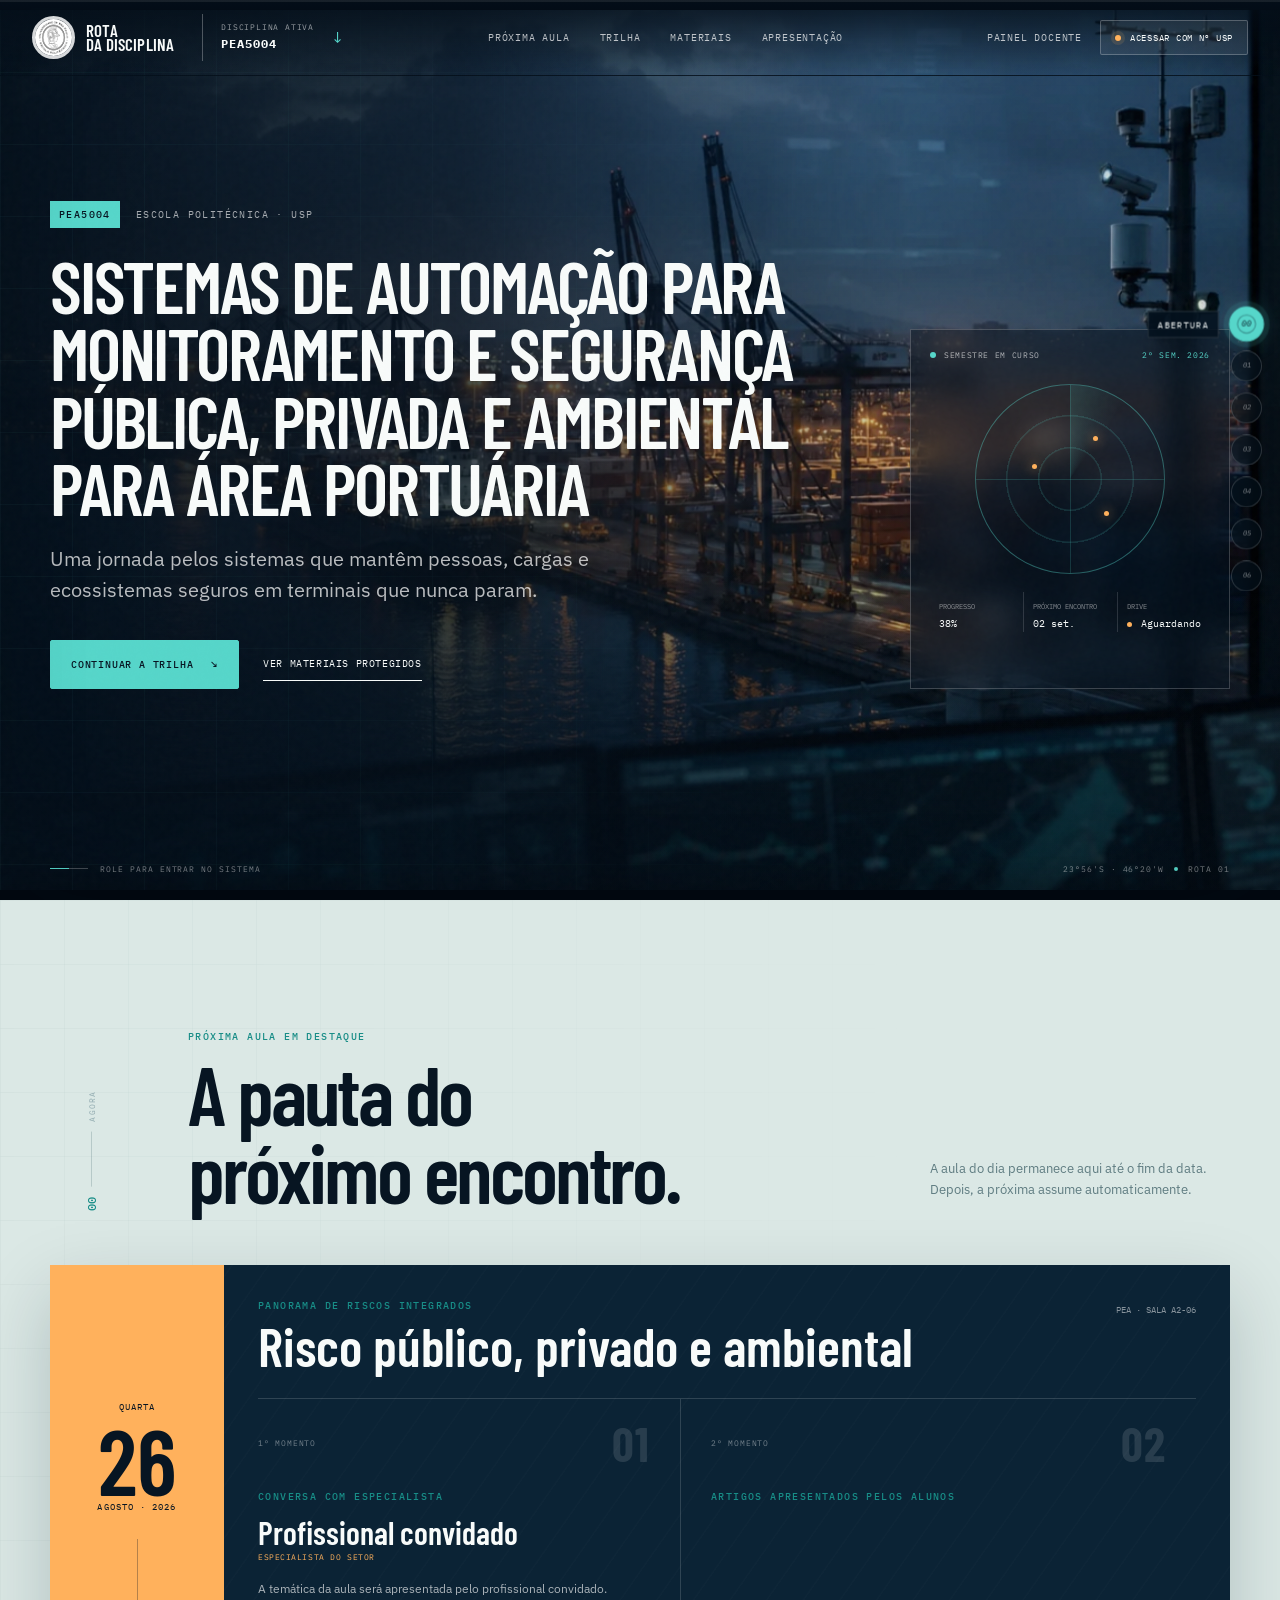
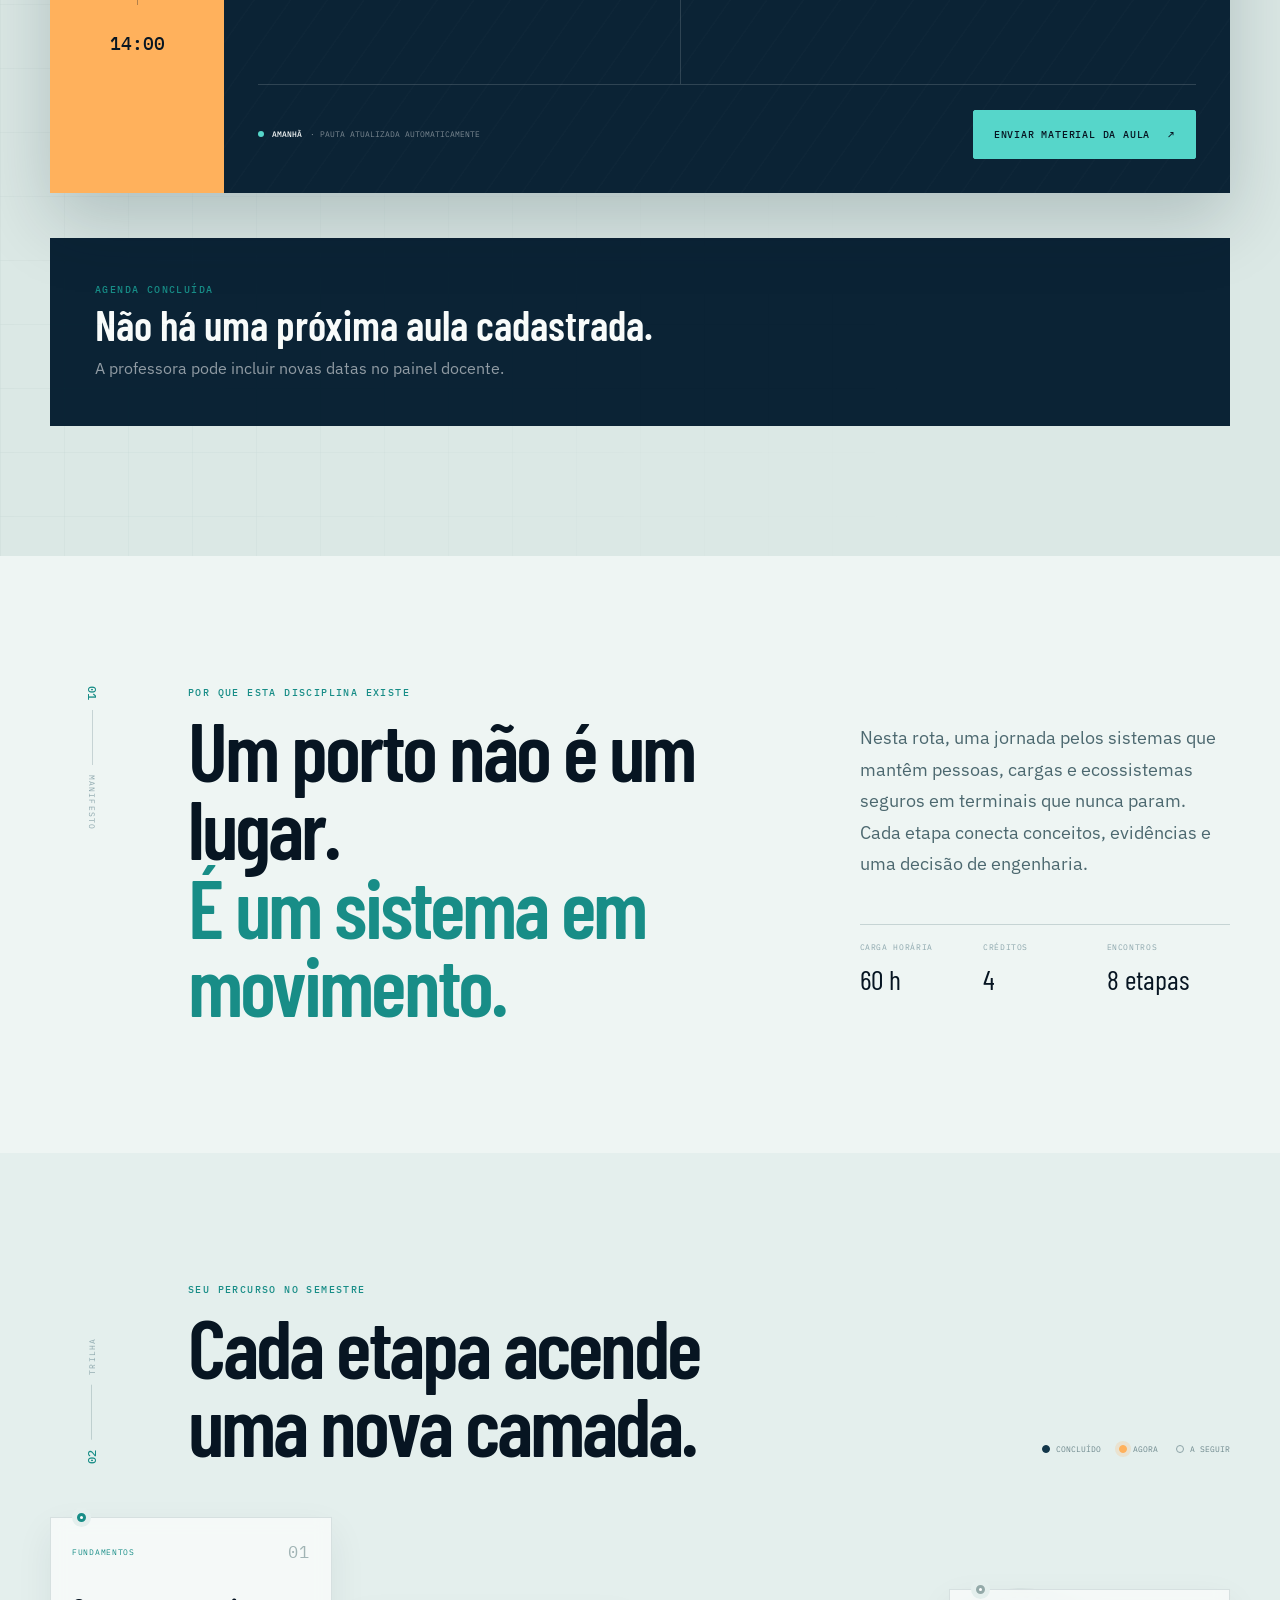
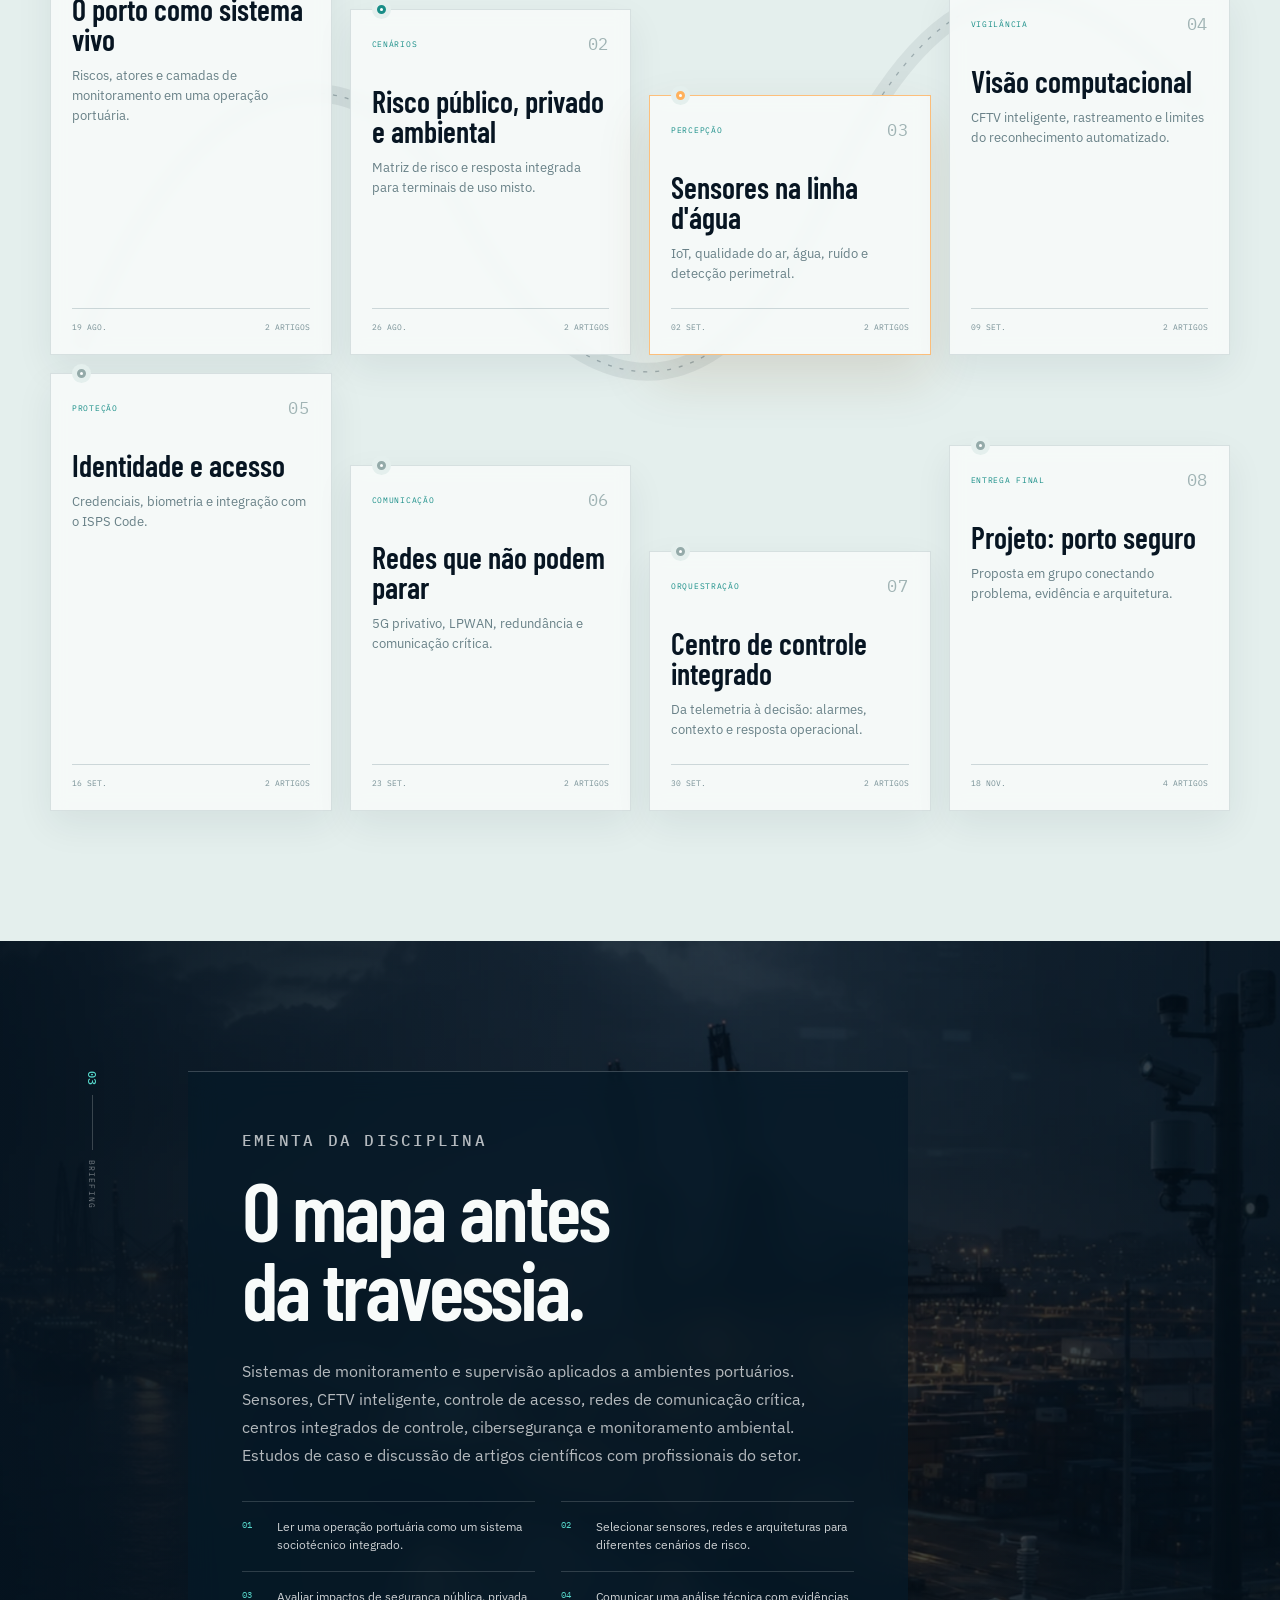
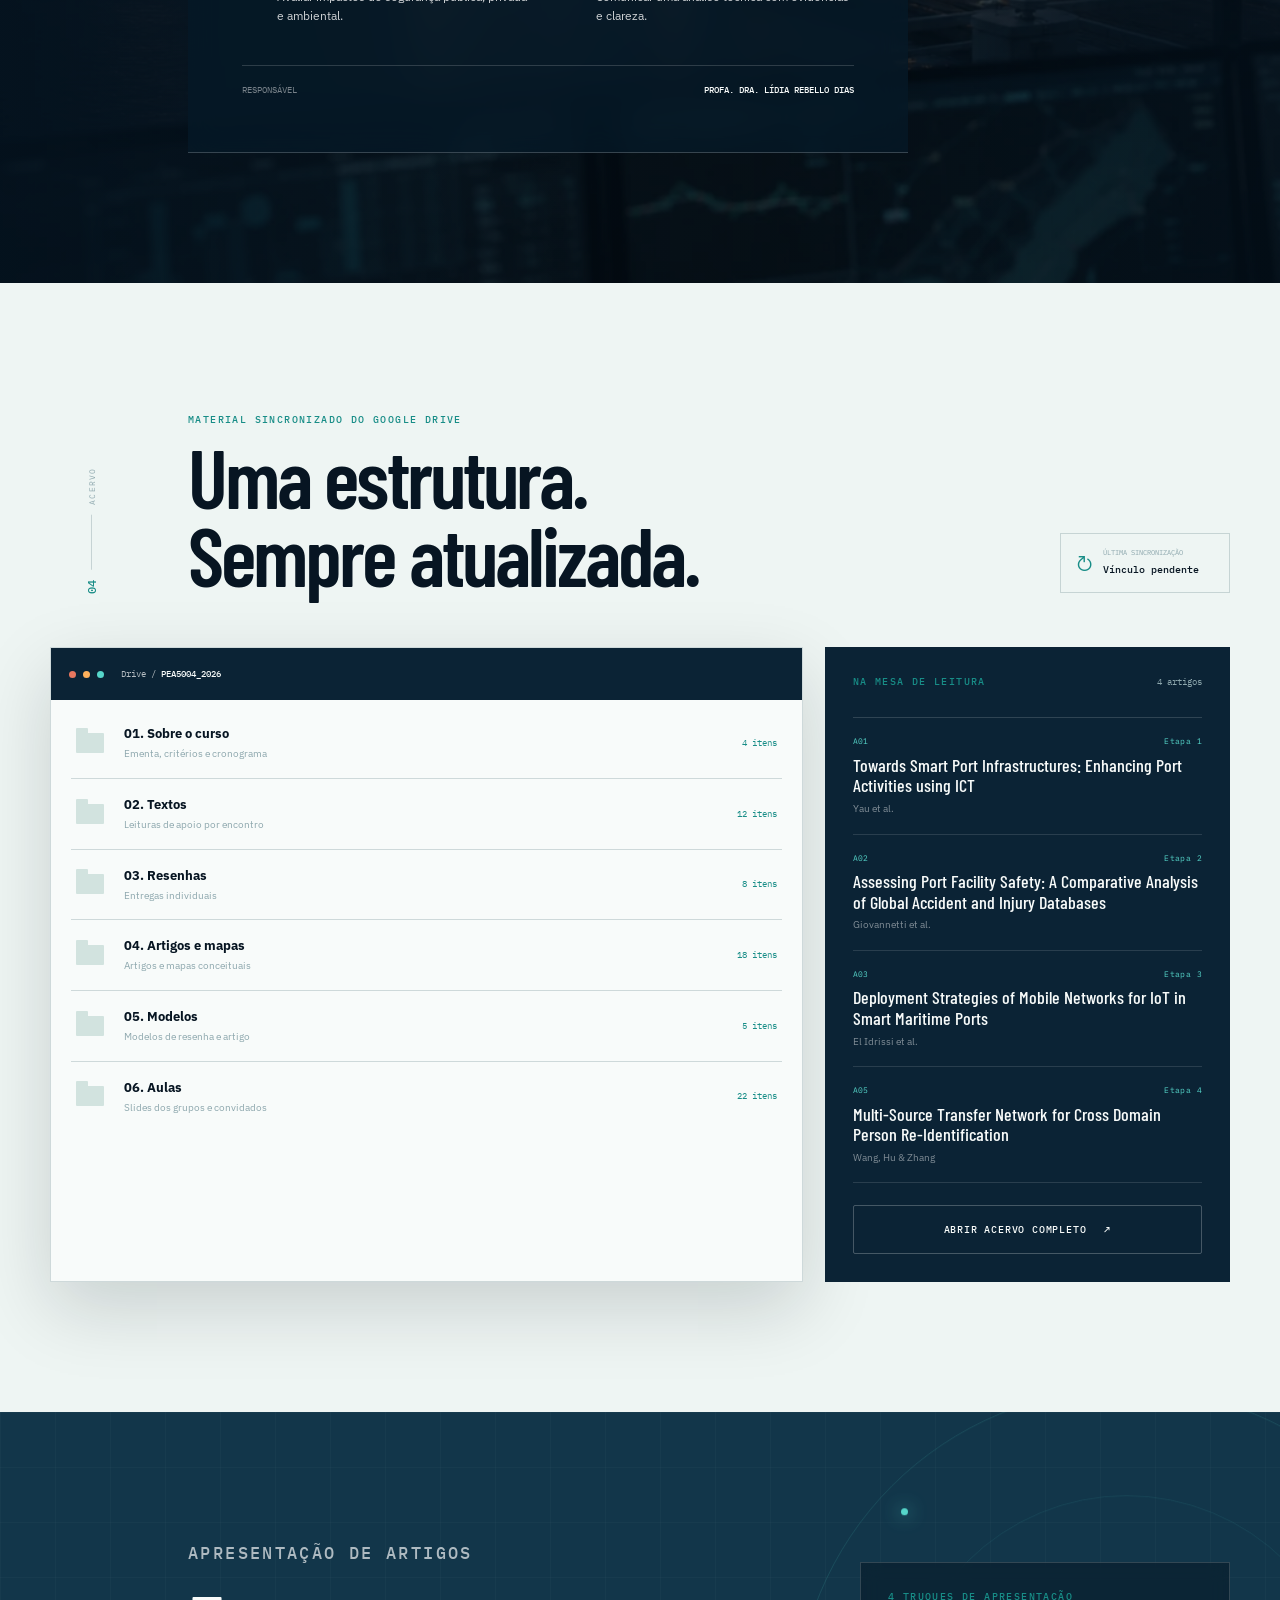
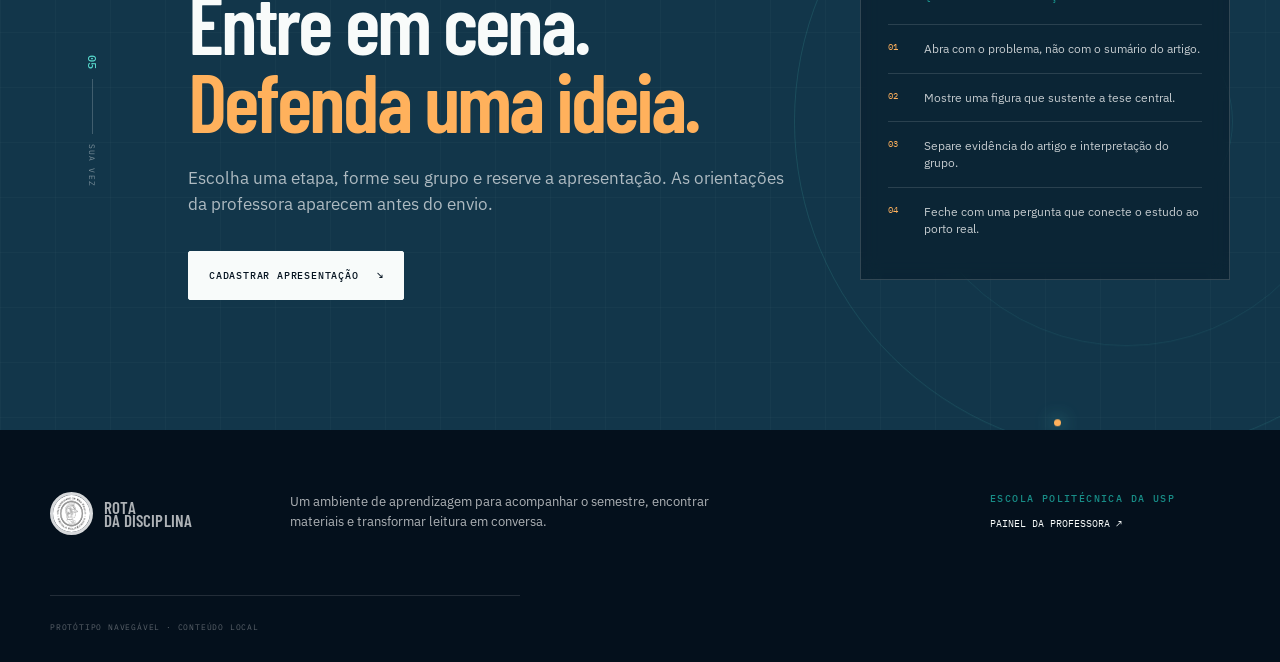
==== index.html @ afad5a91 "feat: restaura narrativa cinematografica por scroll" ====
<!doctype html>
<html lang="pt-BR">
<head>
  <meta charset="utf-8">
  <meta name="viewport" content="width=device-width, initial-scale=1">
  <meta name="theme-color" content="#071522">
  <meta name="description" content="Rota da Disciplina — ambiente imersivo de aprendizagem para disciplinas PEA/USP.">
  <title>Rota da Disciplina · PEA/USP</title>
  <link rel="icon" href="assets/epusp-logo.webp" type="image/webp">
  <link rel="preconnect" href="https://fonts.googleapis.com">
  <link rel="preconnect" href="https://fonts.gstatic.com" crossorigin>
  <link href="https://fonts.googleapis.com/css2?family=Barlow+Condensed:wght@500;600;700&family=IBM+Plex+Mono:wght@400;500&family=IBM+Plex+Sans:wght@400;500;600&display=swap" rel="stylesheet">
  <link rel="stylesheet" href="styles.css">
</head>
<body class="student-page">
  <a class="skip-link" href="#conteudo">Pular para o conteúdo</a>
  <div class="page-noise" aria-hidden="true"></div>
  <div class="scroll-progress" aria-hidden="true"><span id="scrollProgress"></span></div>
  <div class="cinematic-frame" aria-hidden="true">
    <span class="cinematic-bar cinematic-bar--top"></span>
    <span class="cinematic-bar cinematic-bar--bottom"></span>
    <span class="cinematic-vignette"></span>
    <span class="cinematic-scanline"></span>
  </div>

  <nav class="cinematic-chapters" id="cinematicChapters" aria-label="Capítulos da experiência">
    <a href="#top" data-cinematic-link="top"><i>00</i><span>Abertura</span></a>
    <a href="#proxima-aula" data-cinematic-link="proxima-aula"><i>01</i><span>Próxima aula</span></a>
    <a href="#manifesto" data-cinematic-link="manifesto"><i>02</i><span>Manifesto</span></a>
    <a href="#trilha" data-cinematic-link="trilha"><i>03</i><span>Trilha</span></a>
    <a href="#ementa" data-cinematic-link="ementa"><i>04</i><span>Ementa</span></a>
    <a href="#materiais" data-cinematic-link="materiais"><i>05</i><span>Materiais</span></a>
    <a href="#apresentacao" data-cinematic-link="apresentacao"><i>06</i><span>Sua cena</span></a>
  </nav>

  <header class="site-header" id="siteHeader">
    <a class="wordmark" href="#top" aria-label="Rota da Disciplina, início">
      <img class="epusp-seal" src="assets/epusp-logo.webp" alt="" width="44" height="44">
      <span>Rota<br>da disciplina</span>
    </a>
    <button class="course-trigger" id="courseTrigger" aria-expanded="false" aria-controls="courseSwitcher">
      <span><small>Disciplina ativa</small><strong id="headerCourseCode">PEA5004</strong></span>
      <span class="trigger-arrow" aria-hidden="true">↓</span>
    </button>
    <nav class="header-nav" aria-label="Navegação principal">
      <a href="#proxima-aula">Próxima aula</a>
      <a href="#trilha">Trilha</a>
      <a href="#materiais">Materiais</a>
      <a href="#apresentacao">Apresentação</a>
    </nav>
    <div class="header-actions">
      <a class="icon-link" href="admin.html" aria-label="Abrir painel da professora">Painel docente</a>
      <button class="access-button" id="accessButton"><span class="status-led" aria-hidden="true"></span><span id="accessLabel">Acessar com Nº USP</span></button>
    </div>
  </header>

  <aside class="course-switcher" id="courseSwitcher" aria-label="Escolher disciplina" hidden>
    <div class="switcher-head">
      <div>
        <span class="eyebrow">Disciplinas da professora</span>
        <h2>Escolha uma rota</h2>
      </div>
      <button class="close-button" id="closeSwitcher" aria-label="Fechar seletor">×</button>
    </div>
    <div class="switcher-grid" id="switcherGrid"></div>
  </aside>
  <div class="switcher-scrim" id="switcherScrim" hidden></div>

  <main id="conteudo">
    <section class="cinematic-hero cine-scene" id="top" data-cinematic-scene="top" aria-labelledby="heroTitle">
      <div class="hero-media" id="heroMedia" aria-hidden="true"></div>
      <div class="hero-shade" aria-hidden="true"></div>
      <div class="chart-grid" aria-hidden="true"></div>
      <div class="hero-content shell">
        <div class="hero-copy reveal">
          <div class="hero-kicker">
            <span id="heroCode">PEA5004</span>
            <span>Escola Politécnica · USP</span>
          </div>
          <h1 id="heroTitle">Sistemas de Automação para Monitoramento e Segurança</h1>
          <p id="heroDescription">Uma jornada pelos sistemas que mantêm pessoas, cargas e ecossistemas seguros em terminais que nunca param.</p>
          <div class="hero-actions">
            <a class="primary-button" href="#trilha">Continuar a trilha <span aria-hidden="true">↘</span></a>
            <button class="text-button" id="openAccessFromHero">Ver materiais protegidos</button>
          </div>
        </div>

        <aside class="signal-panel reveal" aria-label="Estado da disciplina">
          <div class="signal-head">
            <span class="live-dot" aria-hidden="true"></span>
            <span>Semestre em curso</span>
            <span id="heroSemester">2º sem. 2026</span>
          </div>
          <div class="signal-radar" aria-hidden="true">
            <span class="radar-sweep"></span>
            <i class="ping p1"></i><i class="ping p2"></i><i class="ping p3"></i>
          </div>
          <dl>
            <div><dt>Progresso</dt><dd id="heroProgress">38%</dd></div>
            <div><dt>Próximo encontro</dt><dd id="nextClass">02 set.</dd></div>
            <div><dt>Drive</dt><dd><span class="inline-ok" id="heroDriveDot"></span> <span id="heroDriveStatus">Sincronizado</span></dd></div>
          </dl>
        </aside>
      </div>
      <div class="hero-foot shell">
        <div class="scroll-cue"><span aria-hidden="true"></span>Role para entrar no sistema</div>
        <div class="coordinates">23°56'S · 46°20'W <i></i> ROTA 01</div>
      </div>
    </section>

    <section class="next-class-section section-pad cine-scene" id="proxima-aula" data-cinematic-scene="proxima-aula" aria-labelledby="nextClassTitle">
      <div class="shell">
        <header class="next-class-heading reveal">
          <div class="section-index"><span>00</span><i></i><small>Agora</small></div>
          <div>
            <p class="eyebrow">Próxima aula em destaque</p>
            <h2 id="nextClassTitle">A pauta do<br>próximo encontro.</h2>
          </div>
          <p class="next-class-rule">A aula do dia permanece aqui até o fim da data. Depois, a próxima assume automaticamente.</p>
        </header>

        <article class="class-call-sheet reveal" id="nextClassCard">
          <aside class="class-date-block">
            <span id="nextClassWeekday">Quarta</span>
            <strong id="nextClassDay">26</strong>
            <span id="nextClassMonth">Agosto · 2026</span>
            <i aria-hidden="true"></i>
            <small id="nextClassTime">14:00</small>
          </aside>
          <div class="class-call-main">
            <div class="call-title">
              <div><span class="eyebrow" id="nextClassTheme">Panorama de riscos integrados</span><h3 id="nextClassName">Risco público, privado e ambiental</h3></div>
              <p id="nextClassLocation">PEA · Sala A2-06</p>
            </div>
            <div class="two-act-grid">
              <section class="class-act specialist-act" aria-labelledby="specialistActTitle">
                <div class="act-number"><span>1º momento</span><strong>01</strong></div>
                <p class="eyebrow" id="specialistActTitle">Conversa com especialista</p>
                <h4 id="specialistName">Profissional convidado</h4>
                <p class="act-role" id="specialistRole">Especialista do setor</p>
                <p id="specialistTopic">A temática da aula será apresentada pelo profissional convidado.</p>
              </section>
              <section class="class-act student-act" aria-labelledby="studentActTitle">
                <div class="act-number"><span>2º momento</span><strong>02</strong></div>
                <p class="eyebrow" id="studentActTitle">Artigos apresentados pelos alunos</p>
                <div class="next-article-list" id="nextArticleList"></div>
              </section>
            </div>
            <footer class="call-actions">
              <p><span class="live-dot" aria-hidden="true"></span><strong id="classCountdown">Amanhã</strong> · pauta atualizada automaticamente</p>
              <button class="primary-button protected-action" data-action="upload">Enviar material da aula <span aria-hidden="true">↗</span></button>
            </footer>
          </div>
        </article>
        <div class="next-class-empty" id="nextClassEmpty" hidden>
          <span class="eyebrow">Agenda concluída</span>
          <h3>Não há uma próxima aula cadastrada.</h3>
          <p>A professora pode incluir novas datas no painel docente.</p>
        </div>
      </div>
    </section>

    <section class="manifest-section section-pad cine-scene" id="manifesto" data-cinematic-scene="manifesto" aria-labelledby="manifestTitle">
      <div class="shell manifest-layout">
        <div class="section-index reveal"><span>01</span><i></i><small>Manifesto</small></div>
        <div class="manifest-copy reveal">
          <p class="eyebrow">Por que esta disciplina existe</p>
          <h2 id="manifestTitle">Um porto não é um lugar.<br><em>É um sistema em movimento.</em></h2>
        </div>
        <div class="manifest-body reveal">
          <p id="courseDescriptionLong">Nesta rota, cada sensor, protocolo e decisão deixa de ser uma peça isolada. Você aprende a ler o conjunto: o risco que aparece, o dado que chega e a resposta que precisa acontecer.</p>
          <dl class="course-facts">
            <div><dt>Carga horária</dt><dd id="factWorkload">60 h</dd></div>
            <div><dt>Créditos</dt><dd id="factCredits">4</dd></div>
            <div><dt>Encontros</dt><dd id="factMeetings">8 etapas</dd></div>
          </dl>
        </div>
      </div>
    </section>

    <section class="course-map section-pad cine-scene" id="trilha" data-cinematic-scene="trilha" aria-labelledby="trailTitle">
      <div class="shell">
        <header class="section-heading reveal">
          <div class="section-index"><span>02</span><i></i><small>Trilha</small></div>
          <div>
            <p class="eyebrow">Seu percurso no semestre</p>
            <h2 id="trailTitle">Cada etapa acende<br>uma nova camada.</h2>
          </div>
          <div class="trail-legend" aria-label="Legenda da trilha">
            <span><i class="done"></i> concluído</span>
            <span><i class="current"></i> agora</span>
            <span><i></i> a seguir</span>
          </div>
        </header>
        <div class="route-canvas">
          <svg class="route-line" viewBox="0 0 1200 520" preserveAspectRatio="none" aria-hidden="true">
            <path class="route-shadow" d="M30 410 C150 110 320 90 420 275 S670 520 790 260 S1030 20 1170 170"/>
            <path class="route-track" d="M30 410 C150 110 320 90 420 275 S670 520 790 260 S1030 20 1170 170"/>
            <path class="route-glow" d="M30 410 C150 110 320 90 420 275 S670 520 790 260 S1030 20 1170 170"/>
          </svg>
          <div class="module-grid" id="moduleGrid"></div>
        </div>
      </div>
    </section>

    <section class="briefing-section section-pad cine-scene" id="ementa" data-cinematic-scene="ementa" aria-labelledby="briefingTitle">
      <div class="briefing-photo" id="briefingPhoto" aria-hidden="true"></div>
      <div class="shell briefing-layout">
        <div class="section-index light reveal"><span>03</span><i></i><small>Briefing</small></div>
        <div class="briefing-panel reveal">
          <p class="eyebrow">Ementa da disciplina</p>
          <h2 id="briefingTitle">O mapa antes<br>da travessia.</h2>
          <p id="syllabusText"></p>
          <div class="objective-list" id="objectiveList"></div>
          <p class="professor-line"><span>Responsável</span><strong id="professorName">Profa. Dra. Lídia Rebello Dias</strong></p>
        </div>
      </div>
    </section>

    <section class="materials-section section-pad cine-scene" id="materiais" data-cinematic-scene="materiais" aria-labelledby="materialsTitle">
      <div class="shell">
        <header class="section-heading reveal">
          <div class="section-index"><span>04</span><i></i><small>Acervo</small></div>
          <div>
            <p class="eyebrow">Material sincronizado do Google Drive</p>
            <h2 id="materialsTitle">Uma estrutura.<br>Sempre atualizada.</h2>
          </div>
          <div class="sync-stamp"><span class="sync-icon" aria-hidden="true">↻</span><small>Última sincronização</small><strong id="syncTime">Hoje, 18:42</strong></div>
        </header>

        <div class="materials-layout">
          <div class="folder-browser reveal">
            <div class="browser-bar"><span></span><span></span><span></span><p>Drive / <strong id="drivePath">PEA5004_2026</strong></p></div>
            <div class="folder-list" id="folderList"></div>
          </div>
          <aside class="reading-desk reveal">
            <div class="desk-head">
              <p class="eyebrow">Na mesa de leitura</p>
              <span id="readingCount">4 artigos</span>
            </div>
            <div id="readingList"></div>
            <button class="secondary-button protected-action" data-action="drive">Abrir acervo completo <span aria-hidden="true">↗</span></button>
          </aside>
        </div>
      </div>
    </section>

    <section class="presentation-section section-pad cine-scene" id="apresentacao" data-cinematic-scene="apresentacao" aria-labelledby="presentationTitle">
      <div class="presentation-orbit" aria-hidden="true"><span></span><i></i><b></b></div>
      <div class="shell presentation-layout">
        <div class="section-index light reveal"><span>05</span><i></i><small>Sua vez</small></div>
        <div class="presentation-copy reveal">
          <p class="eyebrow">Apresentação de artigos</p>
          <h2 id="presentationTitle">Entre em cena.<br><em>Defenda uma ideia.</em></h2>
          <p>Escolha uma etapa, forme seu grupo e reserve a apresentação. As orientações da professora aparecem antes do envio.</p>
          <button class="primary-button light protected-action" data-action="presentation">Cadastrar apresentação <span aria-hidden="true">↘</span></button>
        </div>
        <aside class="tip-reel reveal">
          <p class="eyebrow">4 truques de apresentação</p>
          <ol id="tipList"></ol>
        </aside>
      </div>
    </section>
  </main>

  <footer class="site-footer">
    <div class="shell footer-grid">
      <a class="wordmark" href="#top"><img class="epusp-seal" src="assets/epusp-logo.webp" alt="" width="44" height="44"><span>Rota<br>da disciplina</span></a>
      <p>Um ambiente de aprendizagem para acompanhar o semestre, encontrar materiais e transformar leitura em conversa.</p>
      <div><span class="eyebrow">Escola Politécnica da USP</span><a href="admin.html">Painel da professora ↗</a></div>
      <p class="footer-meta">Protótipo navegável · Conteúdo local</p>
    </div>
  </footer>

  <dialog class="app-dialog access-dialog" id="accessDialog">
    <form method="dialog" class="dialog-card" id="accessForm">
      <button class="dialog-close" type="button" data-close="accessDialog" aria-label="Fechar">×</button>
      <span class="eyebrow">Acesso da turma</span>
      <h2>Confirme sua matrícula</h2>
      <p>Use o Nº USP e o e-mail que a professora cadastrou nesta disciplina.</p>
      <label>Número USP<input name="nusp" inputmode="numeric" autocomplete="username" placeholder="Ex.: 12345678" required pattern="[0-9]{7,10}"></label>
      <label>E-mail USP<input name="email" type="email" autocomplete="email" placeholder="voce@usp.br" required></label>
      <p class="form-hint">Para testar: <strong>12345678</strong> e <strong>ana.souza@usp.br</strong></p>
      <p class="form-error" id="accessError" role="alert"></p>
      <button class="primary-button" value="default" type="submit">Entrar na disciplina</button>
    </form>
  </dialog>

  <dialog class="app-dialog presentation-dialog" id="presentationDialog">
    <form method="dialog" class="dialog-card wide" id="presentationForm">
      <button class="dialog-close" type="button" data-close="presentationDialog" aria-label="Fechar">×</button>
      <span class="eyebrow">Reserva de apresentação</span>
      <h2>Sua cena no semestre</h2>
      <div class="form-columns">
        <label>Etapa<select name="module" id="moduleSelect" required></select></label>
        <label>Nome do grupo<input name="group" placeholder="Ex.: Grupo Farol" required></label>
      </div>
      <label>Integrantes<textarea name="members" rows="3" placeholder="Nome e Nº USP, um por linha" required></textarea></label>
      <label>Link dos slides no Drive<input name="slides" type="url" placeholder="https://drive.google.com/..."></label>
      <div class="dialog-actions"><button class="text-button" type="button" data-close="presentationDialog">Cancelar</button><button class="primary-button" type="submit" value="default">Reservar apresentação</button></div>
    </form>
  </dialog>

  <dialog class="app-dialog upload-dialog" id="uploadDialog">
    <form class="dialog-card wide" id="uploadForm" enctype="multipart/form-data">
      <button class="dialog-close" type="button" data-close="uploadDialog" aria-label="Fechar">×</button>
      <span class="eyebrow">Envio para a disciplina</span>
      <h2>Entregar material</h2>
      <p>Envie slides, resenha ou material de apoio. A professora verá o arquivo, o aluno e a aula vinculada no painel.</p>
      <div class="form-columns">
        <label>Aula<select name="session_id" id="uploadSessionSelect" required></select></label>
        <label>Artigo relacionado<select name="article_id" id="uploadArticleSelect"><option value="">Material geral da aula</option></select></label>
      </div>
      <label>Arquivo<input name="file" type="file" required accept=".pdf,.ppt,.pptx,.doc,.docx,.odt,.odp,.xls,.xlsx,.csv,.zip"></label>
      <label>Descrição<textarea name="description" rows="3" placeholder="Ex.: slides finais do Grupo Farol"></textarea></label>
      <p class="upload-note">Tamanho máximo: 25 MB.</p>
      <p class="form-error" id="uploadError" role="alert"></p>
      <div class="upload-progress" id="uploadProgress" hidden><span></span><p>Enviando material…</p></div>
      <div class="dialog-actions"><button class="text-button" type="button" data-close="uploadDialog">Cancelar</button><button class="primary-button" type="submit">Enviar material</button></div>
    </form>
  </dialog>

  <div class="toast" id="toast" role="status" aria-live="polite"></div>

  <script src="data.js"></script>
  <script src="app.js"></script>
</body>
</html>
---- styles.css ----
:root {
  --ink: #071522;
  --ink-2: #0b2335;
  --ink-3: #12364a;
  --paper: #eef5f3;
  --paper-2: #dce8e6;
  --white: #f8fbfa;
  --teal: #56d6ca;
  --teal-deep: #188d87;
  --amber: #ffb15c;
  --coral: #e8775f;
  --muted: #8da7ad;
  --line: rgba(20, 62, 74, .18);
  --display: 'Barlow Condensed', sans-serif;
  --body: 'IBM Plex Sans', sans-serif;
  --mono: 'IBM Plex Mono', monospace;
  --shell: min(1180px, calc(100vw - 64px));
  --header-height: 76px;
  --shadow: 0 26px 70px rgba(3, 16, 27, .16);
  --cine-progress: 0;
  --hero-exit: 0;
  --hero-shift: 0;
  --hero-zoom: 0;
  --pointer-x: 0;
  --pointer-y: 0;
  --briefing-shift: 0;
  --orbit-turn: 0deg;
}

* { box-sizing: border-box; }
html { scroll-behavior: smooth; }
body {
  margin: 0;
  color: var(--ink);
  background: var(--paper);
  font-family: var(--body);
  font-size: 16px;
  line-height: 1.55;
  -webkit-font-smoothing: antialiased;
}
body.switcher-open { overflow: hidden; }
button, input, textarea, select { font: inherit; }
button, a { -webkit-tap-highlight-color: transparent; }
button { cursor: pointer; }
a { color: inherit; }
img { max-width: 100%; }
::selection { color: var(--ink); background: var(--teal); }
:focus-visible { outline: 2px solid var(--amber); outline-offset: 4px; }

.skip-link {
  position: fixed;
  top: 8px;
  left: 8px;
  z-index: 200;
  padding: 10px 16px;
  color: var(--ink);
  background: var(--white);
  transform: translateY(-150%);
  transition: transform .2s ease;
}
.skip-link:focus { transform: none; }
.shell { width: var(--shell); margin-inline: auto; }
.page-noise {
  position: fixed;
  inset: 0;
  z-index: 90;
  pointer-events: none;
  opacity: .025;
  background-image: url("data:image/svg+xml,%3Csvg viewBox='0 0 180 180' xmlns='http://www.w3.org/2000/svg'%3E%3Cfilter id='n'%3E%3CfeTurbulence type='fractalNoise' baseFrequency='.8' numOctaves='3' stitchTiles='stitch'/%3E%3C/filter%3E%3Crect width='100%25' height='100%25' filter='url(%23n)' opacity='.8'/%3E%3C/svg%3E");
}
.scroll-progress {
  position: fixed;
  inset: 0 0 auto;
  z-index: 120;
  height: 2px;
  background: rgba(255,255,255,.08);
}
.scroll-progress span { display: block; width: 0; height: 100%; background: var(--amber); }

/* Cinematic viewport: a port control-room narrative guided by scroll */
.cinematic-frame {
  position: fixed;
  inset: 0;
  z-index: 92;
  overflow: hidden;
  pointer-events: none;
}
.cinematic-bar {
  position: absolute;
  right: 0;
  left: 0;
  height: clamp(5px, .75vw, 10px);
  background: #020810;
  box-shadow: 0 0 30px rgba(0,0,0,.4);
}
.cinematic-bar--top { top: 0; }
.cinematic-bar--bottom { bottom: 0; }
.cinematic-vignette {
  position: absolute;
  inset: 0;
  opacity: .45;
  box-shadow: inset 0 0 110px rgba(0,8,18,.22);
}
.cinematic-scanline {
  position: absolute;
  top: -18%;
  right: 0;
  left: 0;
  height: 18%;
  opacity: .1;
  background: linear-gradient(180deg, transparent, rgba(86,214,202,.2), transparent);
  animation: cinematicScan 8s linear infinite;
  mix-blend-mode: screen;
}
@keyframes cinematicScan { to { transform: translateY(660%); } }

.cinematic-chapters {
  position: fixed;
  top: 50%;
  right: 18px;
  z-index: 96;
  display: grid;
  gap: 11px;
  transform: translateY(-50%);
}
.cinematic-chapters a {
  position: relative;
  width: 31px;
  height: 31px;
  display: grid;
  place-items: center;
  color: rgba(255,255,255,.48);
  background: rgba(4,18,30,.56);
  border: 1px solid rgba(255,255,255,.16);
  border-radius: 50%;
  backdrop-filter: blur(9px);
  font-family: var(--mono);
  font-size: 7px;
  text-decoration: none;
  transition: color .25s ease, background .25s ease, border-color .25s ease, transform .25s ease;
}
.cinematic-chapters a::before {
  content: '';
  position: absolute;
  inset: 6px;
  border: 1px solid transparent;
  border-radius: inherit;
}
.cinematic-chapters a span {
  position: absolute;
  top: 50%;
  right: 39px;
  width: max-content;
  padding: 5px 8px;
  opacity: 0;
  color: var(--white);
  background: rgba(4,18,30,.88);
  border: 1px solid rgba(255,255,255,.13);
  transform: translate(8px, -50%);
  pointer-events: none;
  transition: opacity .2s ease, transform .25s ease;
  font-size: 8px;
  letter-spacing: .08em;
  text-transform: uppercase;
}
.cinematic-chapters a:hover span,
.cinematic-chapters a:focus-visible span,
.cinematic-chapters a.active span { opacity: 1; transform: translate(0, -50%); }
.cinematic-chapters a.active {
  color: var(--ink);
  background: var(--teal);
  border-color: var(--teal);
  transform: scale(1.13);
  box-shadow: 0 0 0 5px rgba(86,214,202,.1), 0 0 22px rgba(86,214,202,.24);
}
.cinematic-chapters a.active::before { border-color: rgba(7,21,34,.34); }
.cine-scene { --scene-proximity: 0; }

.eyebrow {
  display: block;
  color: var(--teal-deep);
  font-family: var(--mono);
  font-size: 10px;
  font-weight: 500;
  letter-spacing: .14em;
  line-height: 1.4;
  text-transform: uppercase;
}
.section-pad { padding: 130px 0; }
h1, h2, h3, p { margin-top: 0; }
h1, h2, h3 { font-family: var(--display); font-weight: 600; line-height: .94; }
h2 { font-size: clamp(52px, 6.5vw, 90px); letter-spacing: -.035em; }
h2 em { color: var(--teal-deep); font-family: inherit; font-style: normal; }

/* Global header */
.site-header {
  position: fixed;
  inset: 0 0 auto;
  z-index: 100;
  height: var(--header-height);
  display: grid;
  grid-template-columns: auto auto 1fr auto;
  align-items: center;
  gap: 28px;
  padding: 0 32px;
  color: var(--white);
  background: linear-gradient(180deg, rgba(4, 15, 26, .84), rgba(4, 15, 26, .28) 70%, transparent);
  border-bottom: 1px solid transparent;
  transition: height .35s ease, background .35s ease, border-color .35s ease;
}
.site-header.compact {
  height: 66px;
  background: rgba(7, 21, 34, .94);
  border-color: rgba(255,255,255,.1);
  backdrop-filter: blur(14px);
}
.wordmark {
  display: inline-flex;
  align-items: center;
  gap: 11px;
  color: inherit;
  font-family: var(--display);
  font-size: 17px;
  font-weight: 600;
  line-height: .78;
  letter-spacing: .01em;
  text-decoration: none;
  text-transform: uppercase;
}
.epusp-seal {
  width: 43px;
  height: 43px;
  flex: 0 0 43px;
  border: 3px solid rgba(255,255,255,.84);
  border-radius: 50%;
  object-fit: cover;
  filter: grayscale(1) contrast(1.1);
}
.course-trigger {
  min-width: 142px;
  display: flex;
  align-items: center;
  justify-content: space-between;
  gap: 16px;
  padding: 7px 0 7px 18px;
  color: inherit;
  background: transparent;
  border: 0;
  border-left: 1px solid rgba(255,255,255,.28);
  text-align: left;
}
.course-trigger small, .course-trigger strong { display: block; }
.course-trigger small { color: rgba(255,255,255,.58); font-family: var(--mono); font-size: 8px; letter-spacing: .1em; text-transform: uppercase; }
.course-trigger strong { margin-top: 2px; font-family: var(--mono); font-size: 12px; letter-spacing: .08em; }
.trigger-arrow { color: var(--teal); font-size: 16px; transition: transform .3s ease; }
.course-trigger[aria-expanded="true"] .trigger-arrow { transform: rotate(180deg); }
.header-nav { display: flex; justify-content: center; gap: 30px; }
.header-nav a, .icon-link {
  color: rgba(255,255,255,.72);
  font-family: var(--mono);
  font-size: 10px;
  letter-spacing: .08em;
  text-decoration: none;
  text-transform: uppercase;
  transition: color .2s ease;
}
.header-nav a:hover, .icon-link:hover { color: var(--white); }
.header-actions { display: flex; align-items: center; gap: 18px; }
.access-button {
  display: inline-flex;
  align-items: center;
  gap: 9px;
  padding: 10px 14px;
  color: var(--white);
  background: rgba(255,255,255,.08);
  border: 1px solid rgba(255,255,255,.24);
  border-radius: 2px;
  font-family: var(--mono);
  font-size: 9px;
  letter-spacing: .08em;
  text-transform: uppercase;
}
.access-button:hover { background: rgba(255,255,255,.14); }
.status-led { width: 6px; height: 6px; border-radius: 50%; background: var(--amber); box-shadow: 0 0 0 4px rgba(255,177,92,.12); }
.is-authenticated .status-led { background: var(--teal); box-shadow: 0 0 0 4px rgba(86,214,202,.12); }

/* Course switcher */
.course-switcher {
  position: fixed;
  inset: 0 0 auto;
  z-index: 115;
  min-height: 465px;
  padding: 40px max(32px, calc((100vw - 1180px)/2));
  color: var(--white);
  background: var(--ink);
  box-shadow: 0 24px 80px rgba(0,0,0,.38);
  animation: switcherIn .35s cubic-bezier(.2,.8,.2,1) both;
}
@keyframes switcherIn { from { opacity: 0; transform: translateY(-20px); } }
.switcher-scrim { position: fixed; inset: 0; z-index: 110; background: rgba(3,12,20,.68); backdrop-filter: blur(4px); }
.switcher-head { display: flex; align-items: flex-start; justify-content: space-between; margin-bottom: 26px; }
.switcher-head h2 { margin: 5px 0 0; font-size: 42px; }
.close-button, .dialog-close {
  width: 40px;
  height: 40px;
  display: grid;
  place-items: center;
  color: inherit;
  background: transparent;
  border: 1px solid rgba(255,255,255,.22);
  border-radius: 50%;
  font-size: 22px;
}
.switcher-grid { display: grid; grid-template-columns: repeat(3, 1fr); gap: 14px; }
.course-option {
  position: relative;
  min-height: 275px;
  display: flex;
  flex-direction: column;
  justify-content: flex-end;
  overflow: hidden;
  padding: 24px;
  color: var(--white);
  background: #102a3c center/cover;
  border: 1px solid rgba(255,255,255,.14);
  text-align: left;
  isolation: isolate;
}
.course-option::before { content: ''; position: absolute; inset: 0; z-index: -1; background: linear-gradient(180deg, rgba(5,18,30,.05), rgba(5,18,30,.94)); }
.course-option::after { content: ''; position: absolute; inset: auto 24px 19px; height: 1px; background: var(--course-accent, var(--teal)); transform: scaleX(.18); transform-origin: left; transition: transform .35s ease; }
.course-option:hover::after, .course-option.active::after { transform: scaleX(1); }
.course-option .option-top { position: absolute; inset: 20px 20px auto; display: flex; justify-content: space-between; font-family: var(--mono); font-size: 9px; letter-spacing: .1em; text-transform: uppercase; }
.course-option .option-top i { width: 8px; height: 8px; border-radius: 50%; background: var(--course-accent, var(--teal)); }
.course-option strong { max-width: 310px; margin-bottom: 24px; font-family: var(--display); font-size: 27px; line-height: 1; }
.course-option small { margin-bottom: 6px; color: var(--course-accent, var(--teal)); font-family: var(--mono); font-size: 10px; letter-spacing: .12em; }

/* Cinematic hero */
.cinematic-hero {
  position: relative;
  min-height: 100svh;
  display: flex;
  align-items: center;
  overflow: hidden;
  color: var(--white);
  background: var(--ink);
  isolation: isolate;
}
.hero-media, .briefing-photo {
  position: absolute;
  inset: -5%;
  z-index: -4;
  background: center/cover no-repeat;
  will-change: transform;
}
.hero-media {
  transform: translate3d(
    calc(var(--pointer-x) * -9px),
    calc((var(--hero-shift) * 1px) + (var(--pointer-y) * -6px)),
    0
  ) scale(calc(1.06 + var(--hero-zoom)));
  filter: saturate(calc(.84 + (var(--hero-exit) * .2))) contrast(1.04);
}
.briefing-photo {
  transform: translate3d(0, calc(var(--briefing-shift) * 1px), 0) scale(1.1);
  will-change: transform;
}
.hero-shade { position: absolute; inset: 0; z-index: -3; background: linear-gradient(90deg, rgba(4,15,26,.97) 0%, rgba(4,15,26,.76) 36%, rgba(4,15,26,.14) 71%), linear-gradient(0deg, rgba(4,15,26,.74), transparent 38%); }
.chart-grid {
  position: absolute;
  inset: 0;
  z-index: -2;
  opacity: .14;
  background-image: linear-gradient(rgba(102,213,203,.3) 1px, transparent 1px), linear-gradient(90deg, rgba(102,213,203,.3) 1px, transparent 1px);
  background-size: 72px 72px;
  mask-image: linear-gradient(90deg, #000, transparent 72%);
}
.hero-content { display: grid; grid-template-columns: minmax(0, 1fr) 320px; align-items: end; gap: 74px; padding-top: 110px; padding-bottom: 120px; }
.hero-copy { max-width: 810px; }
.hero-kicker { display: flex; align-items: center; gap: 16px; margin-bottom: 24px; font-family: var(--mono); font-size: 10px; letter-spacing: .14em; text-transform: uppercase; }
.hero-kicker span:first-child { padding: 6px 9px; color: var(--ink); background: var(--teal); font-weight: 500; }
.hero-kicker span:last-child { color: rgba(255,255,255,.64); }
.hero-copy h1 { max-width: 840px; margin-bottom: 22px; font-size: clamp(54px, 5.7vw, 82px); letter-spacing: -.03em; line-height: .92; text-transform: uppercase; text-wrap: balance; }
.hero-copy p { max-width: 640px; margin-bottom: 34px; color: rgba(255,255,255,.72); font-size: clamp(16px, 1.6vw, 21px); line-height: 1.55; }
.hero-actions { display: flex; align-items: center; gap: 24px; }
.primary-button, .secondary-button {
  display: inline-flex;
  align-items: center;
  justify-content: center;
  gap: 18px;
  min-height: 49px;
  padding: 0 20px;
  color: var(--ink);
  background: var(--teal);
  border: 1px solid var(--teal);
  border-radius: 2px;
  font-family: var(--mono);
  font-size: 10px;
  font-weight: 500;
  letter-spacing: .08em;
  text-decoration: none;
  text-transform: uppercase;
  transition: color .25s ease, background .25s ease, transform .25s ease;
}
.primary-button:hover { background: var(--white); border-color: var(--white); transform: translateY(-2px); }
.primary-button.light { background: var(--white); border-color: var(--white); }
.primary-button.light:hover { background: var(--teal); border-color: var(--teal); }
.text-button { padding: 8px 0; color: inherit; background: transparent; border: 0; border-bottom: 1px solid currentColor; font-family: var(--mono); font-size: 10px; letter-spacing: .06em; text-transform: uppercase; }
.signal-panel {
  position: relative;
  min-height: 360px;
  padding: 19px;
  background: rgba(5, 21, 34, .42);
  border: 1px solid rgba(255,255,255,.2);
  backdrop-filter: blur(14px);
}
.signal-head { display: grid; grid-template-columns: auto 1fr auto; align-items: center; gap: 8px; color: rgba(255,255,255,.66); font-family: var(--mono); font-size: 8px; letter-spacing: .08em; text-transform: uppercase; }
.signal-head span:last-child { color: var(--teal); }
.live-dot { width: 6px; height: 6px; border-radius: 50%; background: var(--teal); animation: pulse 2s ease infinite; }
@keyframes pulse { 50% { box-shadow: 0 0 0 8px rgba(86,214,202,0); } 0% { box-shadow: 0 0 0 0 rgba(86,214,202,.42); } }
.signal-radar { position: relative; width: 190px; height: 190px; margin: 23px auto 18px; overflow: hidden; border: 1px solid rgba(86,214,202,.36); border-radius: 50%; background: repeating-radial-gradient(circle, transparent 0 30px, rgba(86,214,202,.15) 31px 32px); }
.signal-radar::before, .signal-radar::after { content: ''; position: absolute; background: rgba(86,214,202,.18); }
.signal-radar::before { inset: 50% 0 auto; height: 1px; }
.signal-radar::after { inset: 0 auto 0 50%; width: 1px; }
.radar-sweep { position: absolute; width: 50%; height: 50%; top: 0; left: 50%; background: conic-gradient(from 270deg at 0 100%, rgba(86,214,202,.48), transparent 35%); transform-origin: 0 100%; animation: sweep 5s linear infinite; }
@keyframes sweep { to { transform: rotate(360deg); } }
.ping { position: absolute; width: 5px; height: 5px; border-radius: 50%; background: var(--amber); box-shadow: 0 0 12px var(--amber); }
.ping.p1 { left: 30%; top: 42%; }.ping.p2 { left: 62%; top: 27%; }.ping.p3 { left: 68%; top: 67%; }
.signal-panel dl { display: grid; grid-template-columns: repeat(3, 1fr); gap: 0; margin: 0; }
.signal-panel dl div { padding: 10px 9px 0; border-left: 1px solid rgba(255,255,255,.14); }
.signal-panel dl div:first-child { border-left: 0; }
.signal-panel dt { color: rgba(255,255,255,.5); font-family: var(--mono); font-size: 7px; line-height: 1.3; text-transform: uppercase; }
.signal-panel dd { margin: 5px 0 0; color: var(--white); font-family: var(--mono); font-size: 10px; }
.inline-ok { display: inline-block; width: 5px; height: 5px; margin-right: 3px; border-radius: 50%; background: var(--teal); }
.inline-ok.pending { background: var(--amber); }
.hero-foot { position: absolute; inset: auto 0 25px; display: flex; align-items: center; justify-content: space-between; color: rgba(255,255,255,.48); font-family: var(--mono); font-size: 8px; letter-spacing: .12em; text-transform: uppercase; }
.scroll-cue { display: flex; align-items: center; gap: 12px; }
.scroll-cue > span { width: 38px; height: 1px; overflow: hidden; background: rgba(255,255,255,.24); }
.scroll-cue > span::after { content: ''; display: block; width: 50%; height: 1px; background: var(--teal); animation: cue 2s ease-in-out infinite; }
@keyframes cue { 50% { transform: translateX(100%); } }
.coordinates { display: flex; align-items: center; gap: 10px; }
.coordinates i { width: 4px; height: 4px; border-radius: 50%; background: var(--teal); }

/* Reveal */
.reveal { opacity: 0; transform: translateY(24px); transition: opacity .7s ease, transform .9s cubic-bezier(.2,.8,.2,1); }
.reveal.in-view { opacity: 1; transform: none; }
.cinematic-ready .hero-copy.reveal.in-view {
  opacity: calc(1 - (var(--hero-exit) * .72));
  transform: translate3d(
    calc(var(--pointer-x) * -8px),
    calc(var(--hero-exit) * -38px),
    0
  );
}
.cinematic-ready .signal-panel.reveal.in-view {
  opacity: calc(1 - (var(--hero-exit) * .45));
  transform: perspective(900px)
    translate3d(calc(var(--pointer-x) * 11px), calc(var(--hero-exit) * 26px), 0)
    rotateY(calc(var(--pointer-x) * -1.1deg));
}
.cinematic-ready .hero-foot {
  opacity: calc(1 - (var(--hero-exit) * 1.2));
  transform: translateY(calc(var(--hero-exit) * 18px));
}
.cinematic-ready .chart-grid {
  background-position: calc(var(--hero-exit) * -45px) calc(var(--hero-exit) * 32px);
}

/* Next class: a two-act call sheet */
.next-class-section {
  position: relative;
  overflow: hidden;
  background: #dbe8e5;
}
.next-class-section::before {
  content: '';
  position: absolute;
  inset: 0;
  opacity: .22;
  pointer-events: none;
  background-image: linear-gradient(rgba(14,76,83,.14) 1px, transparent 1px), linear-gradient(90deg, rgba(14,76,83,.14) 1px, transparent 1px);
  background-size: 64px 64px;
  mask-image: linear-gradient(90deg, #000, transparent 78%);
}
.next-class-heading {
  position: relative;
  display: grid;
  grid-template-columns: 84px minmax(0, 1fr) 300px;
  gap: 54px;
  align-items: end;
}
.next-class-heading h2 { margin: 10px 0 0; }
.next-class-rule { margin: 0 0 10px; color: #5f7c81; font-size: 13px; line-height: 1.65; }
.class-call-sheet {
  position: relative;
  display: grid;
  grid-template-columns: 174px minmax(0, 1fr);
  margin-top: 55px;
  overflow: hidden;
  color: var(--white);
  background: var(--ink-2);
  box-shadow: 0 28px 70px rgba(7,30,40,.2);
}
.class-call-sheet::before {
  content: '';
  position: absolute;
  inset: 0;
  opacity: .16;
  pointer-events: none;
  background: repeating-linear-gradient(125deg, transparent 0 28px, rgba(255,255,255,.08) 29px 30px);
}
.class-date-block {
  position: relative;
  z-index: 1;
  display: flex;
  flex-direction: column;
  align-items: center;
  justify-content: center;
  min-height: 520px;
  padding: 28px 18px;
  color: var(--ink);
  background: var(--amber);
  text-align: center;
}
.class-date-block > span { font-family: var(--mono); font-size: 9px; letter-spacing: .12em; text-transform: uppercase; }
.class-date-block strong { margin: 9px 0 4px; font-family: var(--display); font-size: 92px; font-weight: 600; line-height: .8; }
.class-date-block i { width: 1px; height: 66px; margin: 25px 0; background: rgba(7,21,34,.3); }
.class-date-block small { font-family: var(--mono); font-size: 18px; font-weight: 500; }
.class-call-main { position: relative; z-index: 1; min-width: 0; padding: 34px; }
.call-title { display: flex; justify-content: space-between; align-items: start; gap: 30px; padding-bottom: 27px; border-bottom: 1px solid rgba(255,255,255,.15); }
.call-title h3 { max-width: 750px; margin: 8px 0 0; font-size: clamp(40px, 4.2vw, 66px); line-height: .92; }
.call-title > p { margin: 4px 0 0; color: rgba(255,255,255,.5); font-family: var(--mono); font-size: 9px; text-align: right; text-transform: uppercase; }
.two-act-grid { display: grid; grid-template-columns: .9fr 1.1fr; border-bottom: 1px solid rgba(255,255,255,.15); }
.class-act { position: relative; min-height: 285px; padding: 28px 30px 25px 0; }
.class-act + .class-act { padding-left: 30px; border-left: 1px solid rgba(255,255,255,.15); }
.act-number { display: flex; justify-content: space-between; align-items: center; margin-bottom: 30px; color: rgba(255,255,255,.42); font-family: var(--mono); font-size: 8px; letter-spacing: .1em; text-transform: uppercase; }
.act-number strong { color: rgba(255,255,255,.12); font-family: var(--display); font-size: 48px; line-height: .7; }
.class-act h4 { margin: 12px 0 3px; font-family: var(--display); font-size: 32px; font-weight: 600; line-height: 1; }
.class-act > p:last-child { max-width: 430px; margin: 16px 0 0; color: rgba(255,255,255,.65); font-size: 12px; line-height: 1.55; }
.act-role { margin: 0 !important; color: var(--amber) !important; font-family: var(--mono); font-size: 8px !important; letter-spacing: .07em; text-transform: uppercase; }
.next-article-list { display: grid; gap: 8px; margin-top: 15px; }
.next-article {
  display: grid;
  grid-template-columns: 40px minmax(0, 1fr);
  gap: 12px;
  padding: 11px 0;
  border-top: 1px solid rgba(255,255,255,.12);
}
.next-article:first-child { border-top: 0; }
.next-article > span { color: var(--teal); font-family: var(--mono); font-size: 9px; }
.next-article strong { display: block; font-size: 11px; font-weight: 500; line-height: 1.35; }
.next-article small { display: block; margin-top: 5px; color: rgba(255,255,255,.5); font-size: 9px; }
.presenter-line { color: var(--amber) !important; }
.next-article-empty { padding: 20px 0; color: rgba(255,255,255,.46); font-size: 12px; }
.call-actions { display: flex; align-items: center; justify-content: space-between; gap: 24px; padding-top: 25px; }
.call-actions > p { display: flex; align-items: center; gap: 8px; margin: 0; color: rgba(255,255,255,.46); font-family: var(--mono); font-size: 8px; text-transform: uppercase; }
.call-actions > p strong { color: var(--white); font-weight: 500; }
.next-class-empty { margin-top: 45px; padding: 45px; color: var(--white); background: var(--ink-2); }
.next-class-empty h3 { margin: 8px 0 12px; font-size: 42px; }.next-class-empty p { margin: 0; color: rgba(255,255,255,.55); }
.upload-note { color: #718a90 !important; font-family: var(--mono); font-size: 9px !important; text-transform: uppercase; }
.upload-progress { display: flex; align-items: center; gap: 12px; padding: 12px; background: #dbe9e6; }
.upload-progress span { width: 15px; height: 15px; border: 2px solid rgba(24,141,135,.2); border-top-color: var(--teal-deep); border-radius: 50%; animation: uploadSpin .8s linear infinite; }
.upload-progress p { margin: 0; color: #56747a; font-family: var(--mono); font-size: 9px; text-transform: uppercase; }
@keyframes uploadSpin { to { transform: rotate(360deg); } }

/* Manifest */
.manifest-section { color: var(--ink); background: var(--paper); }
.manifest-layout { display: grid; grid-template-columns: 84px minmax(0, 1.25fr) minmax(280px, .75fr); gap: 54px; align-items: start; }
.section-index { display: flex; align-items: center; gap: 10px; color: var(--muted); font-family: var(--mono); font-size: 10px; writing-mode: vertical-rl; transform: rotate(180deg); }
.section-index span { color: var(--teal-deep); font-size: 12px; font-weight: 500; }
.section-index i { width: 1px; height: 55px; background: var(--line); }
.section-index small { font-size: 8px; letter-spacing: .14em; text-transform: uppercase; }
.section-index.light { color: rgba(255,255,255,.44); }.section-index.light span { color: var(--teal); }.section-index.light i { background: rgba(255,255,255,.2); }
.manifest-copy h2 { margin: 10px 0 0; }
.manifest-body { padding-top: 36px; }
.manifest-body > p { color: #4c686f; font-size: 18px; line-height: 1.75; }
.course-facts { display: grid; grid-template-columns: repeat(3, 1fr); margin: 44px 0 0; border-top: 1px solid var(--line); }
.course-facts div { padding: 16px 10px 0 0; }
.course-facts dt { color: var(--muted); font-family: var(--mono); font-size: 8px; letter-spacing: .08em; text-transform: uppercase; }
.course-facts dd { margin: 5px 0 0; font-family: var(--display); font-size: 28px; }

/* Trail */
.course-map { overflow: hidden; background: #e4efed; }
.section-heading { display: grid; grid-template-columns: 84px minmax(0, 1fr) auto; gap: 54px; align-items: end; }
.section-heading h2 { margin: 10px 0 0; }
.trail-legend { display: flex; gap: 18px; padding-bottom: 8px; color: #6f898e; font-family: var(--mono); font-size: 8px; text-transform: uppercase; }
.trail-legend span { display: flex; align-items: center; gap: 6px; }
.trail-legend i { width: 8px; height: 8px; border: 1px solid #8da4a8; border-radius: 50%; }
.trail-legend i.done { background: var(--ink-3); border-color: var(--ink-3); }.trail-legend i.current { background: var(--amber); border-color: var(--amber); box-shadow: 0 0 0 4px rgba(255,177,92,.2); }
.route-canvas { position: relative; min-height: 650px; margin-top: 54px; }
.route-line { position: absolute; inset: 20px 0 auto; width: 100%; height: 520px; overflow: visible; }
.route-line path { fill: none; vector-effect: non-scaling-stroke; }
.route-shadow { stroke: rgba(8,35,48,.07); stroke-width: 18; }
.route-track { stroke: rgba(8,35,48,.28); stroke-width: 1.3; stroke-dasharray: 4 8; }
.route-glow { stroke: var(--teal-deep); stroke-width: 2.2; stroke-linecap: round; filter: drop-shadow(0 0 7px rgba(24,141,135,.5)); }
.module-grid { position: relative; z-index: 2; display: grid; grid-template-columns: repeat(4, 1fr); gap: 18px; }
.module-card {
  --node-color: #94aaa9;
  position: relative;
  min-height: 250px;
  display: flex;
  flex-direction: column;
  padding: 21px;
  background: rgba(247,251,250,.88);
  border: 1px solid rgba(11,51,65,.13);
  box-shadow: 0 14px 35px rgba(10,45,57,.07);
  backdrop-filter: blur(8px);
  transition: transform .3s ease, box-shadow .3s ease, border-color .3s ease;
}
.module-card:nth-child(2), .module-card:nth-child(6) { margin-top: 92px; }
.module-card:nth-child(3), .module-card:nth-child(7) { margin-top: 178px; }
.module-card:nth-child(4), .module-card:nth-child(8) { margin-top: 72px; }
.module-card.done { --node-color: var(--teal-deep); }.module-card.current { --node-color: var(--amber); border-color: rgba(255,177,92,.8); box-shadow: 0 24px 50px rgba(108,67,17,.14); }
.module-card:hover { transform: translateY(-7px); border-color: var(--node-color); box-shadow: 0 26px 55px rgba(10,45,57,.12); }
.module-node { position: absolute; top: -10px; left: 21px; width: 19px; height: 19px; display: grid; place-items: center; border: 5px solid #e4efed; border-radius: 50%; background: var(--node-color); }
.module-node::after { content: ''; width: 3px; height: 3px; border-radius: 50%; background: #fff; }
.module-top { display: flex; align-items: center; justify-content: space-between; margin-bottom: 28px; color: var(--teal-deep); font-family: var(--mono); font-size: 8px; letter-spacing: .09em; text-transform: uppercase; }
.module-number { color: #a1b4b5; font-size: 17px; }
.module-card h3 { margin-bottom: 12px; font-size: 30px; line-height: 1; }
.module-card p { margin-bottom: 24px; color: #688087; font-size: 13px; line-height: 1.55; }
.module-meta { display: flex; justify-content: space-between; margin-top: auto; padding-top: 12px; border-top: 1px solid var(--line); color: #789096; font-family: var(--mono); font-size: 8px; text-transform: uppercase; }
.module-action { position: absolute; inset: 0; border: 0; background: transparent; color: transparent; }

/* Briefing */
.briefing-section { position: relative; min-height: 780px; display: flex; align-items: center; overflow: hidden; color: var(--white); background: var(--ink); isolation: isolate; }
.briefing-photo { background-position: center; filter: saturate(.65) brightness(.62); }
.briefing-section::before { content: ''; position: absolute; inset: 0; z-index: -3; background: linear-gradient(90deg, rgba(4,18,30,.92), rgba(4,18,30,.46) 58%, rgba(4,18,30,.72)); }
.briefing-layout { display: grid; grid-template-columns: 84px minmax(0, 720px); gap: 54px; }
.briefing-panel { padding: 54px; background: rgba(6,26,40,.76); border-top: 1px solid rgba(255,255,255,.2); border-bottom: 1px solid rgba(255,255,255,.2); backdrop-filter: blur(15px); }
.briefing-panel h2 { margin: 10px 0 30px; }
.briefing-panel > p { color: rgba(255,255,255,.7); font-size: 16px; line-height: 1.75; }
.objective-list { display: grid; grid-template-columns: 1fr 1fr; gap: 0 26px; margin-top: 32px; counter-reset: objective; }
.objective-item { position: relative; min-height: 70px; padding: 16px 0 16px 35px; border-top: 1px solid rgba(255,255,255,.16); color: rgba(255,255,255,.8); font-size: 12px; }
.objective-item::before { counter-increment: objective; content: counter(objective, decimal-leading-zero); position: absolute; left: 0; color: var(--teal); font-family: var(--mono); font-size: 9px; }
.professor-line { display: flex; justify-content: space-between; gap: 20px; margin: 24px 0 0 !important; padding-top: 16px; border-top: 1px solid rgba(255,255,255,.16); font-family: var(--mono); font-size: 9px !important; text-transform: uppercase; }
.professor-line span { color: rgba(255,255,255,.46); }.professor-line strong { color: var(--white); font-weight: 500; }

/* Materials */
.materials-section { background: var(--paper); }
.sync-stamp { min-width: 170px; display: grid; grid-template-columns: auto 1fr; column-gap: 10px; align-items: center; padding: 13px 15px; border: 1px solid var(--line); }
.sync-icon { grid-row: 1 / 3; color: var(--teal-deep); font-size: 21px; }
.sync-stamp small { color: var(--muted); font-family: var(--mono); font-size: 7px; text-transform: uppercase; }.sync-stamp strong { font-family: var(--mono); font-size: 10px; font-weight: 500; }
.materials-layout { display: grid; grid-template-columns: minmax(0, 1.3fr) minmax(320px, .7fr); gap: 22px; margin-top: 54px; }
.folder-browser { overflow: hidden; background: #f8fbfa; border: 1px solid var(--line); box-shadow: var(--shadow); }
.browser-bar { height: 52px; display: flex; align-items: center; gap: 7px; padding: 0 18px; background: var(--ink-2); color: rgba(255,255,255,.7); }
.browser-bar > span { width: 7px; height: 7px; border-radius: 50%; background: rgba(255,255,255,.18); }.browser-bar > span:first-child { background: var(--coral); }.browser-bar > span:nth-child(2) { background: var(--amber); }.browser-bar > span:nth-child(3) { background: var(--teal); }
.browser-bar p { margin: 0 0 0 10px; font-family: var(--mono); font-size: 9px; }.browser-bar strong { color: var(--white); font-weight: 500; }
.folder-list { padding: 8px 20px 20px; }
.folder-row { display: grid; grid-template-columns: 34px 1fr auto; align-items: center; gap: 14px; padding: 16px 5px; border-bottom: 1px solid var(--line); }
.folder-row:last-child { border-bottom: 0; }
.folder-icon { position: relative; width: 28px; height: 20px; background: #d2e3df; border-radius: 1px; }.folder-icon::before { content: ''; position: absolute; left: 0; top: -5px; width: 12px; height: 6px; background: #d2e3df; border-radius: 1px 1px 0 0; }
.folder-row strong { display: block; font-size: 13px; }.folder-row small { display: block; margin-top: 2px; color: var(--muted); font-size: 10px; }
.folder-count { color: var(--teal-deep); font-family: var(--mono); font-size: 9px; }
.reading-desk { padding: 28px; color: var(--white); background: var(--ink-2); }
.desk-head { display: flex; justify-content: space-between; padding-bottom: 18px; border-bottom: 1px solid rgba(255,255,255,.15); }
.desk-head > span { color: var(--muted); font-family: var(--mono); font-size: 9px; }
.reading-row { padding: 17px 0; border-bottom: 1px solid rgba(255,255,255,.12); }
.reading-row small { display: flex; justify-content: space-between; color: var(--teal); font-family: var(--mono); font-size: 8px; letter-spacing: .05em; }
.reading-row strong { display: block; margin-top: 7px; font-family: var(--display); font-size: 18px; font-weight: 500; line-height: 1.15; }
.reading-row p { margin: 5px 0 0; color: rgba(255,255,255,.48); font-size: 10px; }
.secondary-button { width: 100%; margin-top: 22px; color: var(--white); background: transparent; border-color: rgba(255,255,255,.24); }
.secondary-button:hover { color: var(--ink); background: var(--teal); border-color: var(--teal); }

/* Presentation */
.presentation-section { position: relative; overflow: hidden; color: var(--white); background: var(--ink-3); }
.presentation-section::before { content: ''; position: absolute; inset: 0; opacity: .12; background-image: linear-gradient(rgba(255,255,255,.2) 1px, transparent 1px), linear-gradient(90deg, rgba(255,255,255,.2) 1px, transparent 1px); background-size: 55px 55px; }
.presentation-layout { position: relative; z-index: 2; display: grid; grid-template-columns: 84px minmax(0, 1fr) 370px; gap: 54px; align-items: center; }
.presentation-copy h2 { margin: 10px 0 25px; }.presentation-copy h2 em { color: var(--amber); }.presentation-copy > p { max-width: 600px; color: rgba(255,255,255,.66); font-size: 17px; }.presentation-copy .primary-button { margin-top: 17px; }
.tip-reel { padding: 27px; background: rgba(5,20,32,.5); border: 1px solid rgba(255,255,255,.16); backdrop-filter: blur(10px); }
.tip-reel ol { margin: 20px 0 0; padding: 0; list-style: none; counter-reset: tips; }
.tip-reel li { position: relative; padding: 15px 0 15px 36px; border-top: 1px solid rgba(255,255,255,.13); color: rgba(255,255,255,.76); font-size: 12px; line-height: 1.45; }
.tip-reel li::before { counter-increment: tips; content: counter(tips, decimal-leading-zero); position: absolute; left: 0; color: var(--amber); font-family: var(--mono); font-size: 9px; }
.presentation-orbit { position: absolute; right: -14vw; top: 50%; width: 52vw; aspect-ratio: 1; border: 1px solid rgba(86,214,202,.15); border-radius: 50%; transform: translateY(-50%) rotate(var(--orbit-turn)); will-change: transform; }
.presentation-orbit::before, .presentation-orbit::after { content: ''; position: absolute; inset: 16%; border: 1px solid rgba(86,214,202,.1); border-radius: 50%; }.presentation-orbit::after { inset: 34%; }
.presentation-orbit span, .presentation-orbit i, .presentation-orbit b { position: absolute; width: 7px; height: 7px; border-radius: 50%; background: var(--teal); box-shadow: 0 0 18px var(--teal); }.presentation-orbit span { left: 16%; top: 18%; }.presentation-orbit i { right: 12%; top: 48%; }.presentation-orbit b { left: 39%; bottom: 4%; background: var(--amber); }

/* Footer */
.site-footer { padding: 62px 0 28px; color: rgba(255,255,255,.68); background: #04101c; }
.footer-grid { display: grid; grid-template-columns: 180px 1fr 240px; gap: 60px; align-items: start; }
.footer-grid > p { max-width: 470px; margin: 0; font-size: 13px; }.footer-grid > div a { display: block; margin-top: 10px; color: var(--white); font-family: var(--mono); font-size: 10px; text-decoration: none; text-transform: uppercase; }.footer-meta { grid-column: 1 / -1; padding-top: 25px; border-top: 1px solid rgba(255,255,255,.12); color: rgba(255,255,255,.34); font-family: var(--mono); font-size: 8px !important; letter-spacing: .1em; text-transform: uppercase; }

/* Dialogs and feedback */
.app-dialog {
  width: min(620px, calc(100vw - 30px));
  max-width: calc(100vw - 30px);
  max-height: min(88dvh, 760px);
  overflow-x: hidden;
  overflow-y: auto;
  padding: 0;
  color: var(--ink);
  background: var(--paper);
  border: 0;
  box-shadow: 0 40px 120px rgba(0,0,0,.45);
}
.presentation-dialog, .upload-dialog { width: min(720px, calc(100vw - 30px)); }
.app-dialog::backdrop { background: rgba(3,14,23,.74); backdrop-filter: blur(8px); }
.dialog-card { position: relative; width: 100%; min-width: 0; display: grid; gap: 16px; padding: 38px; }
.dialog-card.wide { width: 100%; }
.dialog-card > * { min-width: 0; }
.dialog-card h2 { max-width: 100%; margin: 0; padding-right: 54px; overflow-wrap: anywhere; font-size: 48px; }.dialog-card > p { margin: 0; color: #607a81; font-size: 14px; }.dialog-close { position: absolute; top: 18px; right: 18px; color: var(--ink); border-color: var(--line); }
.dialog-card label, .admin-field { display: grid; gap: 7px; color: #527079; font-family: var(--mono); font-size: 9px; letter-spacing: .06em; text-transform: uppercase; }
.dialog-card input, .dialog-card textarea, .dialog-card select, .admin-field input, .admin-field textarea, .admin-field select {
  width: 100%;
  padding: 13px 14px;
  color: var(--ink);
  background: #fff;
  border: 1px solid rgba(13,59,72,.2);
  border-radius: 0;
  outline: 0;
  font-family: var(--body);
  font-size: 14px;
  text-transform: none;
}
.dialog-card input:focus, .dialog-card textarea:focus, .dialog-card select:focus, .admin-field input:focus, .admin-field textarea:focus, .admin-field select:focus { border-color: var(--teal-deep); box-shadow: 0 0 0 3px rgba(24,141,135,.1); }
.form-hint { padding: 10px 12px; background: #deebe8; font-size: 11px !important; }.form-error { min-height: 18px; color: #a73e2f !important; font-family: var(--mono); font-size: 9px !important; }
.form-columns { display: grid; grid-template-columns: minmax(0, 1fr) minmax(0, 1fr); gap: 14px; }.dialog-actions { display: flex; flex-wrap: wrap; align-items: center; justify-content: flex-end; gap: 22px; margin-top: 10px; }
.toast { position: fixed; z-index: 180; right: 24px; bottom: 24px; max-width: 370px; padding: 14px 18px; color: var(--white); background: var(--ink-2); border-left: 3px solid var(--teal); box-shadow: var(--shadow); font-size: 13px; opacity: 0; transform: translateY(15px); pointer-events: none; transition: opacity .25s ease, transform .25s ease; }.toast.show { opacity: 1; transform: none; }

/* Admin shell */
.admin-page { min-height: 100vh; overflow-x: hidden; color: #15343f; background: #e8efed; }
.admin-shell { min-height: 100vh; display: grid; grid-template-columns: 264px 1fr; }
.admin-sidebar { position: sticky; top: 0; height: 100vh; display: flex; flex-direction: column; padding: 25px 20px; color: var(--white); background: var(--ink); }
.admin-sidebar .wordmark { margin-bottom: 38px; }.admin-sidebar .epusp-seal { width: 39px; height: 39px; flex-basis: 39px; }
.admin-profile { display: flex; align-items: center; gap: 11px; padding: 14px 0 20px; border-bottom: 1px solid rgba(255,255,255,.12); }
.admin-avatar { width: 34px; height: 34px; display: grid; place-items: center; color: var(--ink); background: var(--amber); border-radius: 50%; font-family: var(--mono); font-size: 10px; font-weight: 500; }
.admin-profile strong, .admin-profile small { display: block; }.admin-profile strong { font-size: 12px; }.admin-profile small { color: rgba(255,255,255,.48); font-size: 9px; }
.admin-nav { display: grid; gap: 5px; margin-top: 28px; }
.admin-nav a { display: flex; align-items: center; gap: 11px; padding: 11px 12px; color: rgba(255,255,255,.56); border-left: 2px solid transparent; font-family: var(--mono); font-size: 9px; letter-spacing: .05em; text-decoration: none; text-transform: uppercase; }.admin-nav a:hover, .admin-nav a.active { color: var(--white); background: rgba(255,255,255,.06); border-color: var(--teal); }.admin-nav a span { width: 19px; text-align: center; color: var(--teal); font-size: 13px; }
.sidebar-foot { margin-top: auto; padding-top: 20px; border-top: 1px solid rgba(255,255,255,.12); }.sidebar-foot a { color: rgba(255,255,255,.6); font-family: var(--mono); font-size: 9px; text-decoration: none; text-transform: uppercase; }
.admin-main { min-width: 0; }
.admin-topbar { height: 72px; display: flex; align-items: center; justify-content: space-between; padding: 0 35px; background: rgba(247,250,249,.86); border-bottom: 1px solid rgba(20,62,74,.12); backdrop-filter: blur(12px); }
.admin-breadcrumb { color: #779096; font-family: var(--mono); font-size: 9px; text-transform: uppercase; }.admin-breadcrumb strong { color: var(--ink-2); font-weight: 500; }
.admin-top-actions { display: flex; align-items: center; gap: 10px; }.admin-button { min-height: 38px; padding: 0 15px; color: var(--ink-2); background: transparent; border: 1px solid rgba(20,62,74,.2); font-family: var(--mono); font-size: 9px; letter-spacing: .05em; text-transform: uppercase; }.admin-button:hover { background: #fff; }.admin-button.primary { color: var(--ink); background: var(--teal); border-color: var(--teal); }
.admin-content { width: 100%; max-width: 1380px; padding: 36px; }
.admin-welcome { display: flex; justify-content: space-between; align-items: end; margin-bottom: 27px; }.admin-welcome h1 { margin: 4px 0 0; font-size: 48px; text-transform: uppercase; }.admin-welcome p { max-width: 520px; margin: 0; color: #6d868c; font-size: 13px; }
.course-tabs { display: grid; grid-template-columns: repeat(3, 1fr); gap: 12px; margin-bottom: 24px; }
.admin-course-tab { position: relative; min-width: 0; min-height: 122px; overflow: hidden; padding: 16px; color: var(--white); background: var(--ink-2) center/cover; border: 2px solid transparent; text-align: left; isolation: isolate; }.admin-course-tab::before { content: ''; position: absolute; inset: 0; z-index: -1; background: linear-gradient(90deg, rgba(6,23,36,.96), rgba(6,23,36,.48)); }.admin-course-tab.active { border-color: var(--teal); }.admin-course-tab small, .admin-course-tab strong, .admin-course-tab span { display: block; }.admin-course-tab small { color: var(--teal); font-family: var(--mono); font-size: 9px; }.admin-course-tab strong { max-width: 280px; margin-top: 7px; font-family: var(--display); font-size: 23px; line-height: 1; }.admin-course-tab span { position: absolute; right: 13px; top: 13px; padding: 4px 6px; background: rgba(0,0,0,.35); font-family: var(--mono); font-size: 7px; text-transform: uppercase; }
.metric-grid { display: grid; grid-template-columns: repeat(4, 1fr); gap: 12px; margin-bottom: 20px; }.metric { padding: 18px; background: #f7faf9; border: 1px solid rgba(20,62,74,.12); }.metric small { display: block; color: #789095; font-family: var(--mono); font-size: 8px; text-transform: uppercase; }.metric strong { display: block; margin-top: 7px; color: var(--ink-2); font-family: var(--display); font-size: 36px; font-weight: 600; line-height: 1; }.metric span { display: block; margin-top: 4px; color: var(--teal-deep); font-size: 10px; }
.admin-grid { display: grid; grid-template-columns: minmax(0, 1fr) 360px; gap: 20px; align-items: start; }
.admin-panel { margin-bottom: 20px; background: #f8fbfa; border: 1px solid rgba(20,62,74,.12); }.panel-heading { display: flex; align-items: center; justify-content: space-between; gap: 18px; padding: 18px 20px; border-bottom: 1px solid rgba(20,62,74,.12); }.panel-heading h2 { margin: 0; font-family: var(--display); font-size: 28px; letter-spacing: -.01em; }.panel-heading p { margin: 3px 0 0; color: #789095; font-size: 11px; }.panel-body { padding: 20px; }.editor-grid { display: grid; grid-template-columns: 150px 1fr; gap: 14px 18px; }.editor-grid .full { grid-column: 1 / -1; }.editor-grid .double { grid-column: span 1; }
.course-cover-editor { position: relative; min-height: 215px; margin-bottom: 20px; overflow: hidden; background: var(--ink-2) center/cover; }.course-cover-editor::after { content: ''; position: absolute; inset: 0; background: linear-gradient(90deg, rgba(5,20,32,.84), transparent 65%); }.cover-editor-copy { position: absolute; z-index: 1; left: 20px; bottom: 18px; color: #fff; }.cover-editor-copy small { color: var(--teal); font-family: var(--mono); font-size: 9px; }.cover-editor-copy strong { display: block; max-width: 430px; margin-top: 6px; font-family: var(--display); font-size: 31px; line-height: 1; }
.drive-card { color: var(--white); background: var(--ink-2); }.drive-card .panel-heading { border-color: rgba(255,255,255,.13); }.drive-card .panel-heading p { color: rgba(255,255,255,.5); }.drive-state { display: flex; align-items: center; gap: 12px; padding-bottom: 18px; border-bottom: 1px solid rgba(255,255,255,.12); }.drive-state-icon { width: 38px; height: 38px; display: grid; place-items: center; border: 1px solid rgba(86,214,202,.45); border-radius: 50%; color: var(--teal); }.drive-state strong, .drive-state small { display: block; }.drive-state strong { font-size: 12px; }.drive-state small { color: rgba(255,255,255,.45); font-size: 9px; }.drive-folders { display: grid; gap: 9px; margin: 17px 0; }.drive-folder { display: flex; align-items: center; justify-content: space-between; color: rgba(255,255,255,.7); font-family: var(--mono); font-size: 8px; }.drive-folder span:last-child { color: var(--teal); }.drive-card .admin-button { width: 100%; color: var(--white); border-color: rgba(255,255,255,.22); }
.admin-list { display: grid; }.admin-list-row { display: grid; grid-template-columns: 45px minmax(0, 1fr) auto auto; gap: 14px; align-items: center; padding: 13px 20px; border-bottom: 1px solid rgba(20,62,74,.1); }.admin-list-row:last-child { border-bottom: 0; }.row-index { color: var(--teal-deep); font-family: var(--mono); font-size: 10px; }.admin-list-row strong, .admin-list-row small { display: block; }.admin-list-row strong { font-size: 12px; }.admin-list-row small { color: #7d9398; font-size: 9px; }.row-meta { color: #698188; font-family: var(--mono); font-size: 8px; text-transform: uppercase; }.row-action { width: 30px; height: 30px; color: #6d858a; background: transparent; border: 1px solid rgba(20,62,74,.15); }
.student-table { width: 100%; border-collapse: collapse; }.student-table th, .student-table td { padding: 12px 14px; border-bottom: 1px solid rgba(20,62,74,.1); text-align: left; }.student-table th { color: #7c9296; font-family: var(--mono); font-size: 7px; font-weight: 500; text-transform: uppercase; }.student-table td { font-size: 11px; }.access-pill { display: inline-flex; align-items: center; gap: 5px; color: var(--teal-deep); font-family: var(--mono); font-size: 8px; text-transform: uppercase; }.access-pill::before { content: ''; width: 5px; height: 5px; border-radius: 50%; background: currentColor; }.access-pill.off { color: #9a8b83; }
.inline-form { display: grid; grid-template-columns: 1fr 1fr 130px auto; gap: 10px; padding: 15px 20px; background: #edf3f1; border-top: 1px solid rgba(20,62,74,.1); }.inline-form input { min-width: 0; padding: 10px 11px; border: 1px solid rgba(20,62,74,.18); font-size: 11px; }
.class-admin-row { grid-template-columns: 82px minmax(0, 1fr) minmax(190px, .65fr) auto; }
.class-date-chip { display: grid; place-items: center; min-height: 52px; color: var(--ink); background: #dce9e6; font-family: var(--mono); text-align: center; }
.class-date-chip strong { font-family: var(--display); font-size: 27px; line-height: .8; }.class-date-chip small { margin-top: 4px; color: #668187; font-size: 7px; text-transform: uppercase; }
.class-date-chip.next { background: var(--amber); }.class-date-chip.past { opacity: .58; }
.class-specialist-summary { padding-left: 14px; border-left: 1px solid var(--line); }.class-specialist-summary span { display: block; color: var(--teal-deep); font-family: var(--mono); font-size: 7px; text-transform: uppercase; }.class-specialist-summary strong { display: block; margin-top: 3px; font-size: 11px; }.class-specialist-summary small { display: block; color: #799095; font-size: 8px; }
.class-row-actions { display: flex; gap: 6px; }.class-row-actions .row-action { width: auto; min-width: 32px; padding: 0 8px; font-family: var(--mono); font-size: 8px; text-transform: uppercase; }
.class-dialog { width: min(820px, calc(100vw - 30px)); }.class-dialog .dialog-card { max-height: 88vh; overflow-y: auto; }.class-form-grid, .article-form { display: grid; gap: 14px; }.class-moment-label { display: flex; align-items: center; gap: 12px; margin-top: 5px; padding: 11px 13px; background: var(--ink-2); color: var(--white); }.class-moment-label span { color: var(--amber); font-family: var(--mono); font-size: 8px; text-transform: uppercase; }.class-moment-label strong { font-family: var(--display); font-size: 19px; font-weight: 500; }
.article-manager { margin-top: 8px; padding-top: 22px; border-top: 1px solid var(--line); }.article-manager header > p { margin: 10px 0 0; color: #71898f; font-size: 11px; }.managed-article-list { display: grid; gap: 8px; margin: 16px 0; }.managed-article { display: grid; grid-template-columns: 42px 1fr auto; gap: 12px; align-items: start; padding: 13px; background: #e8f0ee; }.managed-article > span { color: var(--teal-deep); font-family: var(--mono); font-size: 9px; }.managed-article strong { display: block; font-size: 11px; line-height: 1.35; }.managed-article small { display: block; margin-top: 4px; color: #6f868b; font-size: 8px; }.article-form { padding: 17px; background: #f0f5f4; border: 1px solid var(--line); }.presenter-fieldset { margin: 0; padding: 13px; border: 1px solid var(--line); }.presenter-fieldset legend { padding: 0 7px; color: #55747a; font-family: var(--mono); font-size: 8px; text-transform: uppercase; }.presenter-checks { display: grid; grid-template-columns: repeat(2, 1fr); gap: 8px; }.presenter-checks label { display: flex; align-items: center; gap: 7px; color: #345963; font-size: 10px; }.presenter-checks input { width: 14px; height: 14px; accent-color: var(--teal-deep); }
.upload-admin-row { grid-template-columns: 42px minmax(0, 1fr) minmax(160px, .55fr) auto; }.file-badge { width: 34px; height: 40px; display: grid; place-items: center; background: #dce8e5; color: var(--teal-deep); font-family: var(--mono); font-size: 7px; text-transform: uppercase; clip-path: polygon(0 0, 72% 0, 100% 25%, 100% 100%, 0 100%); }.upload-context { color: #6e858a; font-size: 9px; }.upload-context strong { color: var(--ink-2); font-size: 9px; }.file-size { color: #789095; font-family: var(--mono); font-size: 8px; }.upload-file-actions { display: grid; justify-items: end; gap: 7px; }.upload-file-actions .row-action { text-decoration: none; }

/* Responsive */
@media (max-width: 1100px) {
  :root { --shell: min(100% - 42px, 980px); }
  .header-nav { display: none; }
  .site-header { grid-template-columns: auto auto 1fr; }.header-actions { justify-self: end; }.icon-link { display: none; }
  .hero-content { grid-template-columns: 1fr 275px; gap: 35px; }.hero-copy h1 { font-size: clamp(50px, 6vw, 74px); }
  .manifest-layout, .section-heading, .briefing-layout, .presentation-layout { grid-template-columns: 55px 1fr; gap: 32px; }.manifest-body { grid-column: 2; padding-top: 0; }.trail-legend, .sync-stamp { grid-column: 2; justify-self: start; }.presentation-copy { grid-column: 2; }.tip-reel { grid-column: 2; max-width: 620px; }
  .next-class-heading { grid-template-columns: 55px 1fr; gap: 32px; }.next-class-rule { grid-column: 2; }.class-call-sheet { grid-template-columns: 145px 1fr; }.class-call-main { padding: 28px; }.two-act-grid { grid-template-columns: 1fr 1fr; }
  .materials-layout { grid-template-columns: 1fr; }.module-grid { grid-template-columns: repeat(4, minmax(210px, 1fr)); overflow-x: auto; padding: 12px 10px 44px; }.route-canvas { min-height: auto; }.route-line { display: none; }.module-card:nth-child(n) { margin-top: 0; }
  .admin-grid { grid-template-columns: 1fr; }.admin-content { width: 100%; }.drive-card { order: -1; }
  .cinematic-chapters { display: none; }
}

@media (max-width: 760px) {
  :root { --shell: calc(100vw - 30px); --header-height: 64px; }
  .section-pad { padding: 84px 0; }
  .site-header { grid-template-columns: auto 1fr auto; gap: 10px; padding: 0 15px; }.site-header .wordmark > span { display: none; }.epusp-seal { width: 38px; height: 38px; flex-basis: 38px; }.course-trigger { min-width: 0; padding-left: 10px; }.course-trigger small { display: none; }.access-button { width: 38px; height: 38px; justify-content: center; padding: 0; }.access-button #accessLabel { display: none; }
  .course-switcher { min-height: 100svh; padding: 26px 15px; overflow-y: auto; }.switcher-grid { grid-template-columns: 1fr; }.course-option { min-height: 190px; }
  .cinematic-hero { min-height: 920px; align-items: flex-start; }.hero-content { grid-template-columns: 1fr; gap: 35px; padding-top: 125px; }.hero-copy h1 { font-size: clamp(48px, 13.5vw, 66px); }.hero-copy p { font-size: 15px; }.signal-panel { min-height: auto; }.signal-radar { display: none; }.signal-panel dl { margin-top: 22px; }.hero-foot { bottom: 18px; }.coordinates { display: none; }.hero-shade { background: linear-gradient(180deg, rgba(4,15,26,.85), rgba(4,15,26,.55) 52%, rgba(4,15,26,.94)); }
  .manifest-layout, .section-heading, .briefing-layout, .presentation-layout { grid-template-columns: 1fr; gap: 23px; }.section-index { writing-mode: horizontal-tb; transform: none; }.section-index i { width: 40px; height: 1px; }.manifest-body, .trail-legend, .sync-stamp, .presentation-copy, .tip-reel { grid-column: 1; }.manifest-body > p { font-size: 16px; }.course-facts { grid-template-columns: repeat(3, 1fr); }.course-facts dd { font-size: 23px; }
  .next-class-heading { grid-template-columns: 1fr; gap: 22px; }.next-class-rule { grid-column: 1; }.class-call-sheet { grid-template-columns: 1fr; }.class-date-block { min-height: auto; flex-direction: row; justify-content: flex-start; gap: 10px; padding: 17px 20px; text-align: left; }.class-date-block strong { order: -1; margin: 0; font-size: 45px; }.class-date-block i { width: 1px; height: 28px; margin: 0 5px; }.class-date-block small { margin-left: auto; font-size: 14px; }.class-call-main { padding: 22px; }.call-title { display: grid; }.call-title > p { text-align: left; }.two-act-grid { grid-template-columns: 1fr; }.class-act { min-height: auto; padding: 25px 0; }.class-act + .class-act { padding-left: 0; border-top: 1px solid rgba(255,255,255,.15); border-left: 0; }.call-actions { align-items: stretch; flex-direction: column; }.call-actions .primary-button { width: 100%; }
  h2 { font-size: clamp(48px, 15vw, 68px); }.trail-legend { flex-wrap: wrap; }.module-grid { grid-template-columns: 84vw 84vw 84vw 84vw 84vw 84vw 84vw 84vw; margin-right: -15px; }.module-card { min-height: 260px; }
  .briefing-panel { padding: 28px 22px; }.objective-list { grid-template-columns: 1fr; }.professor-line { display: grid; }.materials-layout { margin-top: 34px; }.folder-row { grid-template-columns: 30px 1fr auto; }.reading-desk { padding: 22px; }
  .presentation-orbit { width: 100vw; right: -50vw; }.footer-grid { grid-template-columns: 1fr; gap: 30px; }.footer-meta { grid-column: 1; }
  .app-dialog { max-height: calc(100dvh - 20px); }.form-columns { grid-template-columns: 1fr; }.dialog-card { padding: 30px 20px 24px; }.dialog-card h2 { padding-right: 46px; font-size: 39px; }.dialog-actions { gap: 15px; }.toast { right: 15px; bottom: 15px; left: 15px; }

  .admin-shell { display: block; }.admin-sidebar { position: static; width: 100%; height: auto; display: grid; grid-template-columns: 1fr auto; align-items: center; padding: 13px 15px; }.admin-sidebar .wordmark { margin: 0; }.admin-profile, .admin-nav, .sidebar-foot { display: none; }.admin-topbar { height: 60px; padding: 0 15px; }.admin-top-actions .admin-button:first-child { display: none; }.admin-content { width: 100%; padding: 22px 15px; }.admin-welcome { display: grid; gap: 12px; }.admin-welcome h1 { font-size: 38px; }.course-tabs { grid-template-columns: 1fr; }.metric-grid { grid-template-columns: 1fr 1fr; }.admin-grid { grid-template-columns: 1fr; }.editor-grid { grid-template-columns: 1fr; }.editor-grid .full { grid-column: 1; }.admin-list-row { grid-template-columns: 34px 1fr auto; }.row-meta { display: none; }.inline-form { grid-template-columns: 1fr; }.student-table { display: block; overflow-x: auto; white-space: nowrap; }
  .class-admin-row { grid-template-columns: 62px 1fr auto; }.class-specialist-summary { grid-column: 2; border-left: 0; padding-left: 0; }.class-row-actions { grid-column: 3; grid-row: 1 / 3; flex-direction: column; }.presenter-checks { grid-template-columns: 1fr; }.upload-admin-row { grid-template-columns: 36px 1fr; }.upload-context, .upload-file-actions { grid-column: 2; }.upload-file-actions { justify-items: start; grid-auto-flow: column; justify-content: start; align-items: center; }
}

@media (prefers-reduced-motion: reduce) {
  html { scroll-behavior: auto; }
  *, *::before, *::after { animation-duration: .01ms !important; animation-iteration-count: 1 !important; transition-duration: .01ms !important; scroll-behavior: auto !important; }
  .hero-media { transform: scale(1.04); }
  .briefing-photo { transform: scale(1.06); }
  .reveal { opacity: 1; transform: none; }
  .cinematic-scanline { display: none; }
  .cinematic-ready .hero-copy.reveal.in-view,
  .cinematic-ready .signal-panel.reveal.in-view,
  .cinematic-ready .hero-foot { opacity: 1; transform: none; }
  .presentation-orbit { transform: translateY(-50%); }
}
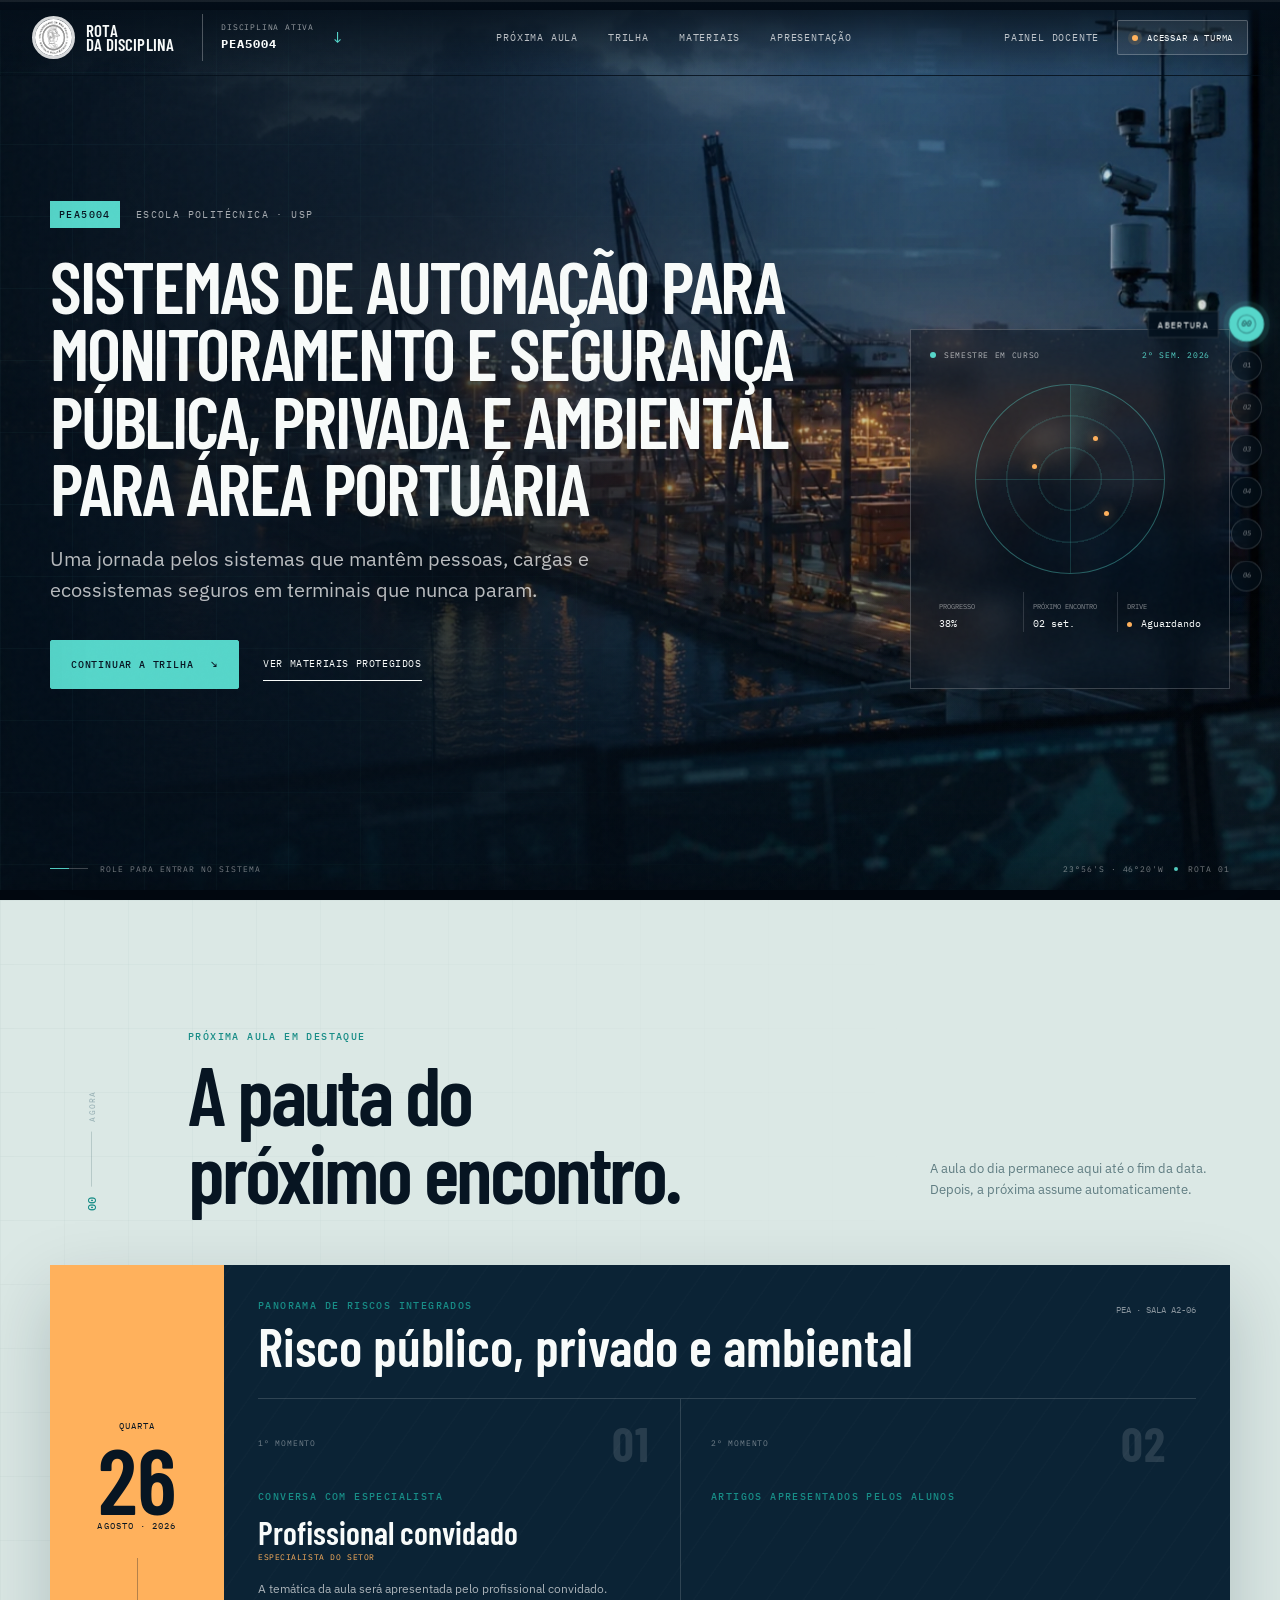
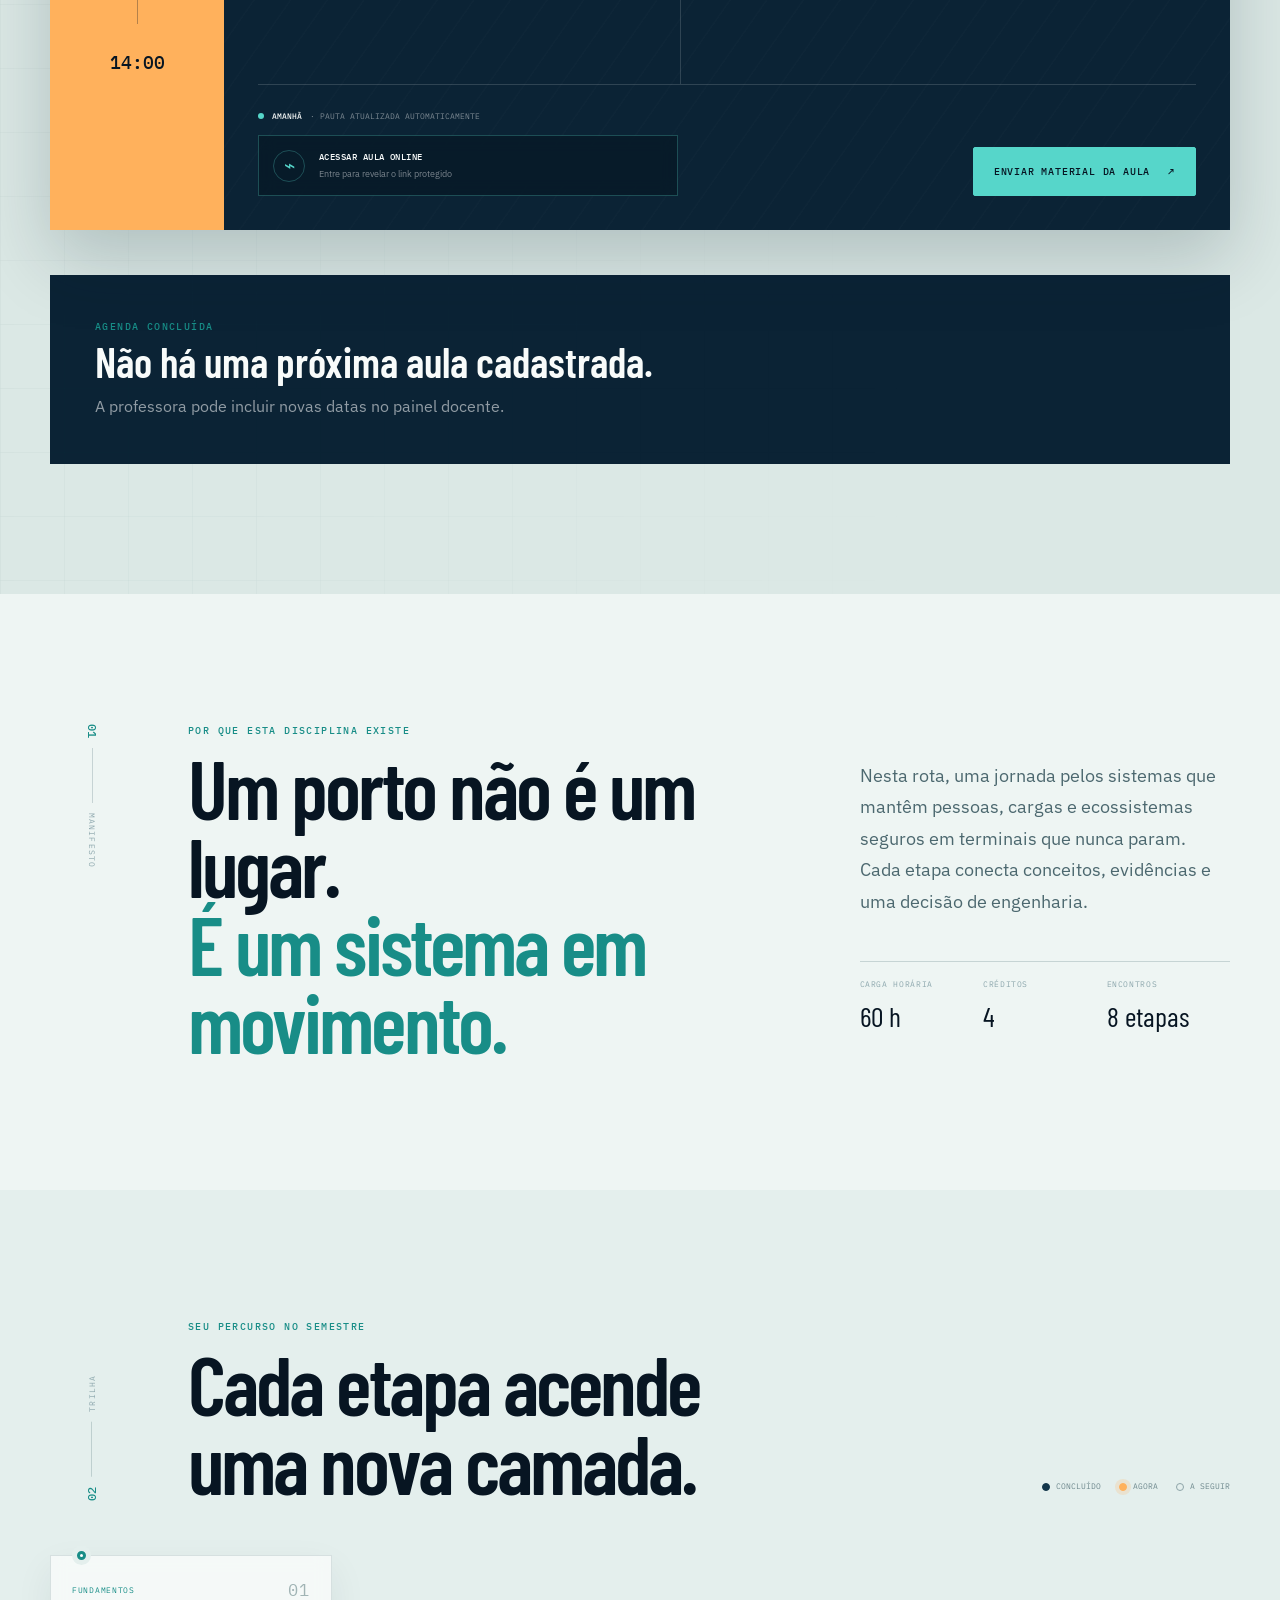
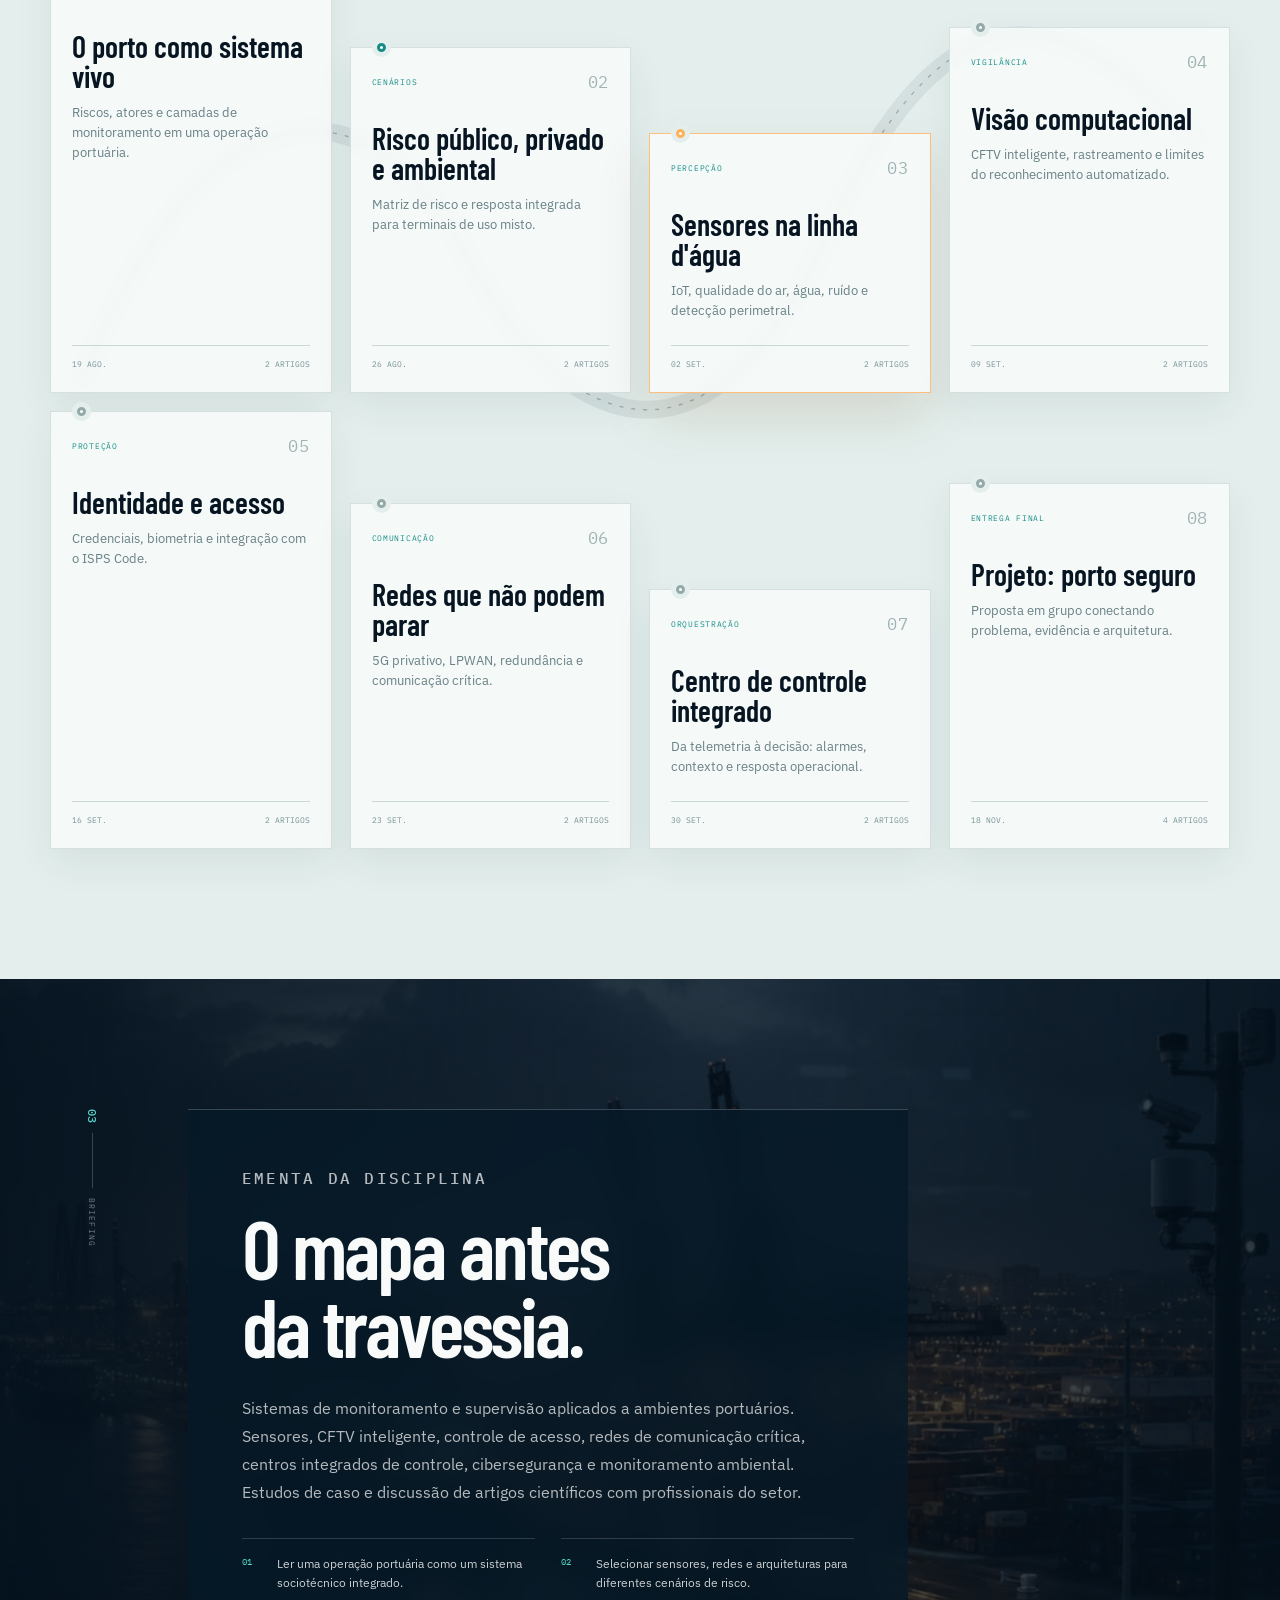
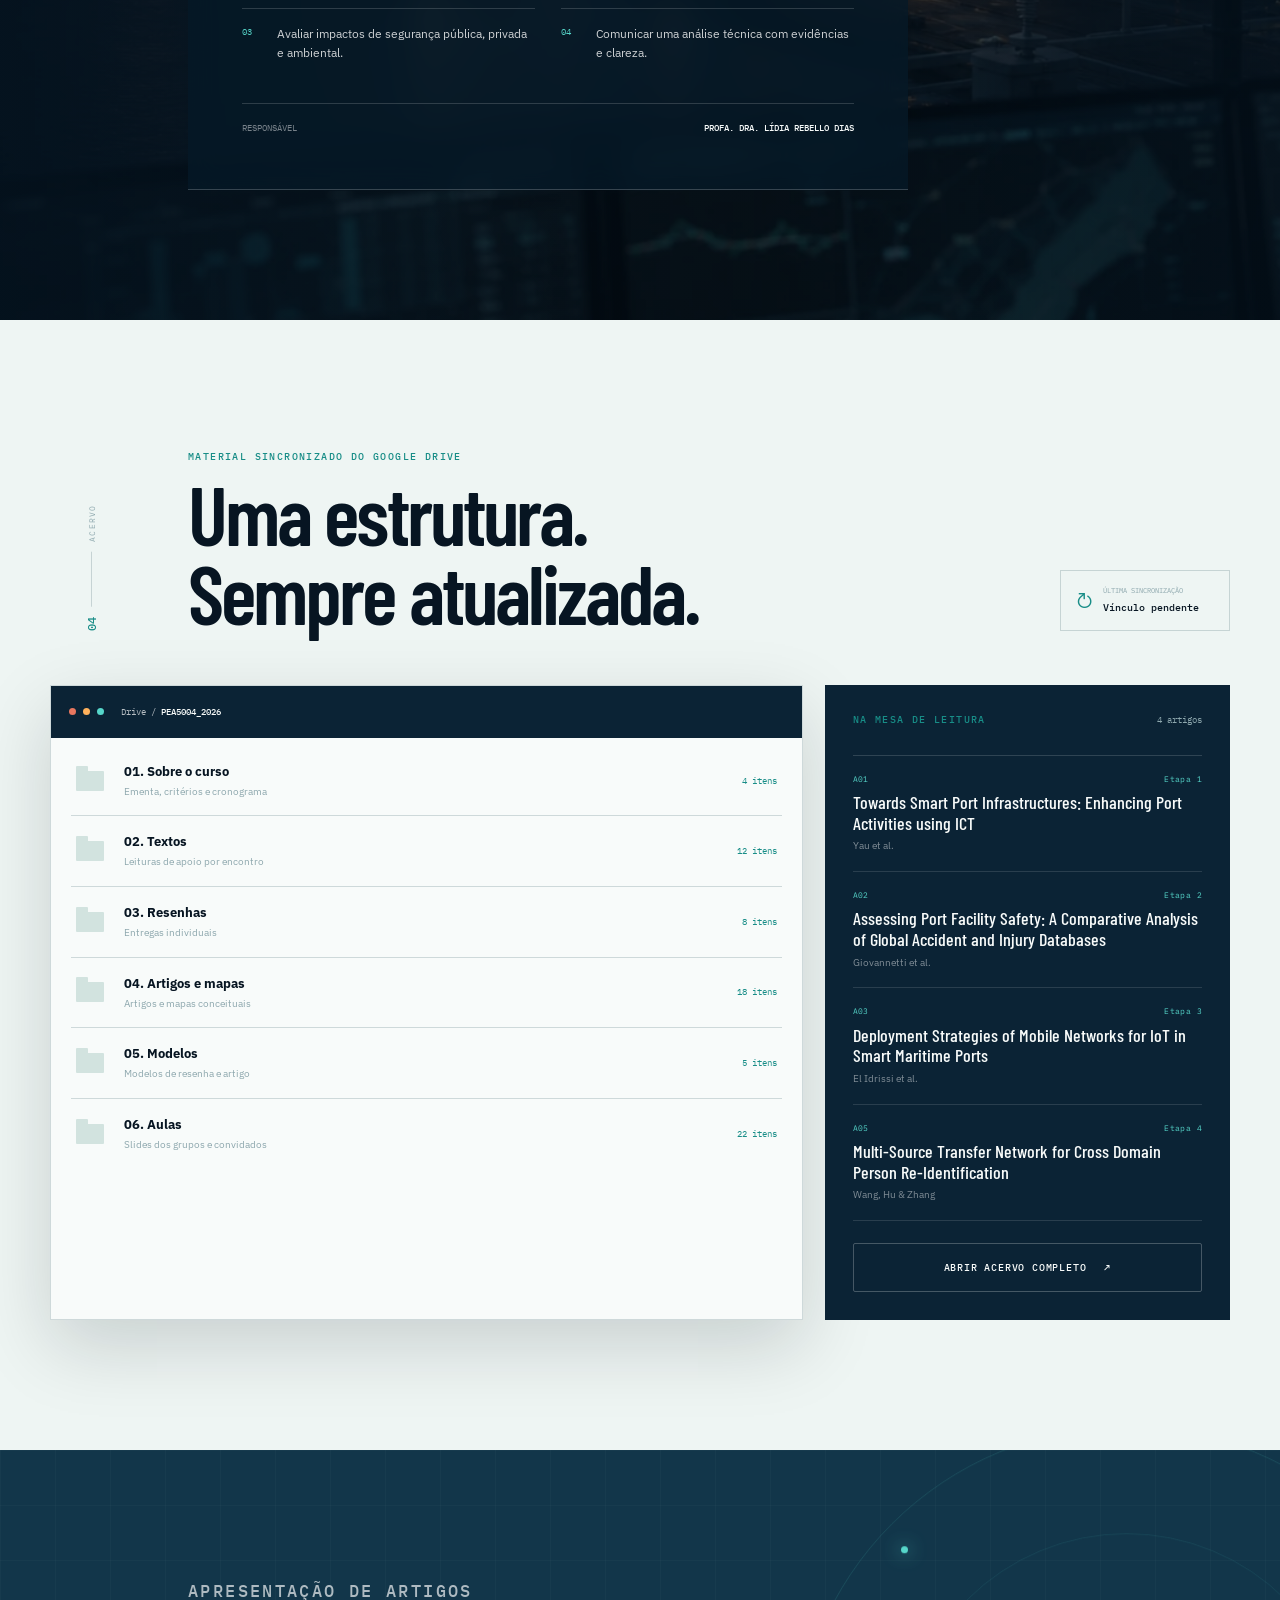
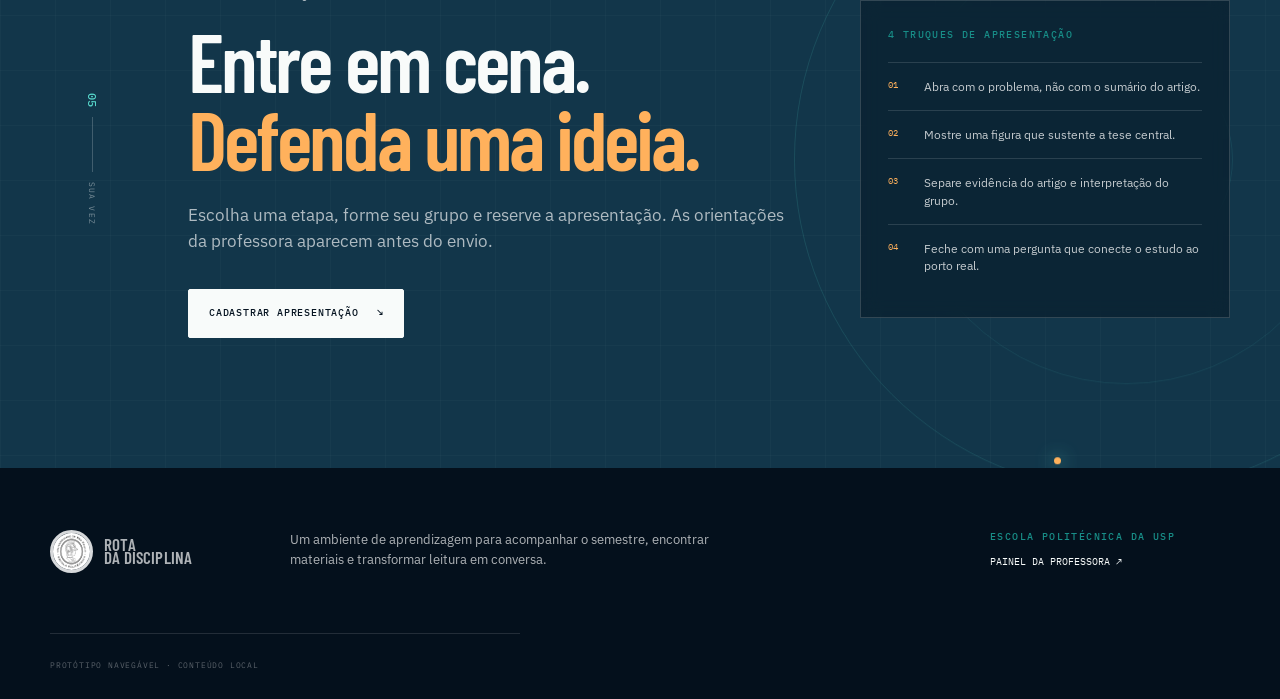
==== commit 4ef8daa9: "feat: adiciona acesso por token e automacao docente" ====
--- a/index.html
+++ b/index.html
@@ -147,7 +147,20 @@
               </section>
             </div>
             <footer class="call-actions">
-              <p><span class="live-dot" aria-hidden="true"></span><strong id="classCountdown">Amanhã</strong> · pauta atualizada automaticamente</p>
+              <div class="class-access-stack">
+                <p><span class="live-dot" aria-hidden="true"></span><strong id="classCountdown">Amanhã</strong> · pauta atualizada automaticamente</p>
+                <div class="meeting-gate" id="meetingGate">
+                  <button class="meeting-locked protected-action" id="meetingLockedButton" data-action="meeting" type="button">
+                    <span aria-hidden="true">⌁</span>
+                    <span><strong>Acessar aula online</strong><small id="meetingStatus">Entre para revelar o link protegido</small></span>
+                  </button>
+                  <a class="meeting-link" id="meetingLink" href="#" target="_blank" rel="noopener noreferrer" hidden>
+                    <span class="meeting-camera" aria-hidden="true"></span>
+                    <span><strong>Entrar no Google Meet</strong><small>Credencial validada para esta aula</small></span>
+                    <b aria-hidden="true">↗</b>
+                  </a>
+                </div>
+              </div>
               <button class="primary-button protected-action" data-action="upload">Enviar material da aula <span aria-hidden="true">↗</span></button>
             </footer>
           </div>
@@ -273,16 +286,27 @@
   </footer>
 
   <dialog class="app-dialog access-dialog" id="accessDialog">
-    <form method="dialog" class="dialog-card" id="accessForm">
+    <form method="dialog" class="dialog-card access-card" id="accessForm">
       <button class="dialog-close" type="button" data-close="accessDialog" aria-label="Fechar">×</button>
-      <span class="eyebrow">Acesso da turma</span>
-      <h2>Confirme sua matrícula</h2>
-      <p>Use o Nº USP e o e-mail que a professora cadastrou nesta disciplina.</p>
-      <label>Número USP<input name="nusp" inputmode="numeric" autocomplete="username" placeholder="Ex.: 12345678" required pattern="[0-9]{7,10}"></label>
-      <label>E-mail USP<input name="email" type="email" autocomplete="email" placeholder="voce@usp.br" required></label>
-      <p class="form-hint">Para testar: <strong>12345678</strong> e <strong>ana.souza@usp.br</strong></p>
+      <div class="credential-head">
+        <span class="credential-pulse" aria-hidden="true"></span>
+        <span>Acesso protegido · <b id="accessCourseCode">PEA5004</b></span>
+        <small>Token 12h</small>
+      </div>
+      <span class="eyebrow">Credencial da turma</span>
+      <h2>Entre na rota.</h2>
+      <p>Informe um dos dados cadastrados pela professora. Após a validação, uma credencial temporária libera o Meet e os materiais da disciplina.</p>
+      <label class="access-identity-field">E-mail ou Número USP
+        <input name="identifier" autocomplete="username" placeholder="voce@usp.br ou 12345678" required>
+      </label>
+      <div class="token-contract" aria-label="Detalhes da sessão">
+        <span><small>Validade</small><strong>12 horas</strong></span>
+        <span><small>Escopo</small><strong id="accessScope">Esta disciplina</strong></span>
+        <span><small>Proteção</small><strong>Token individual</strong></span>
+      </div>
+      <p class="form-hint">Ambiente de demonstração: use <strong>12345678</strong> ou <strong>ana.souza@usp.br</strong>.</p>
       <p class="form-error" id="accessError" role="alert"></p>
-      <button class="primary-button" value="default" type="submit">Entrar na disciplina</button>
+      <button class="primary-button access-submit" value="default" type="submit"><span>Gerar credencial e entrar</span><b aria-hidden="true">→</b></button>
     </form>
   </dialog>
 
@@ -292,8 +316,12 @@
       <span class="eyebrow">Reserva de apresentação</span>
       <h2>Sua cena no semestre</h2>
       <div class="form-columns">
-        <label>Etapa<select name="module" id="moduleSelect" required></select></label>
+        <label>Tipo de apresentação<select name="kind" id="presentationKind" required><option value="article">Artigo da aula</option><option value="final">Trabalho final</option></select></label>
+        <label>Artigo ou aula<select name="target_id" id="presentationTargetSelect" required></select></label>
+      </div>
+      <div class="form-columns">
         <label>Nome do grupo<input name="group" placeholder="Ex.: Grupo Farol" required></label>
+        <label>Tema do trabalho<input name="topic" placeholder="Obrigatório para trabalho final"></label>
       </div>
       <label>Integrantes<textarea name="members" rows="3" placeholder="Nome e Nº USP, um por linha" required></textarea></label>
       <label>Link dos slides no Drive<input name="slides" type="url" placeholder="https://drive.google.com/..."></label>
@@ -309,8 +337,9 @@
       <p>Envie slides, resenha ou material de apoio. A professora verá o arquivo, o aluno e a aula vinculada no painel.</p>
       <div class="form-columns">
         <label>Aula<select name="session_id" id="uploadSessionSelect" required></select></label>
-        <label>Artigo relacionado<select name="article_id" id="uploadArticleSelect"><option value="">Material geral da aula</option></select></label>
-      </div>
+        <label>Tipo de entrega<select name="deliverable_type_id" id="uploadDeliverableSelect" required></select></label>
+      </div>
+      <label>Artigo relacionado<select name="article_id" id="uploadArticleSelect"><option value="">Material geral da aula</option></select></label>
       <label>Arquivo<input name="file" type="file" required accept=".pdf,.ppt,.pptx,.doc,.docx,.odt,.odp,.xls,.xlsx,.csv,.zip"></label>
       <label>Descrição<textarea name="description" rows="3" placeholder="Ex.: slides finais do Grupo Farol"></textarea></label>
       <p class="upload-note">Tamanho máximo: 25 MB.</p>
--- a/styles.css
+++ b/styles.css
@@ -551,9 +551,38 @@
 .next-article small { display: block; margin-top: 5px; color: rgba(255,255,255,.5); font-size: 9px; }
 .presenter-line { color: var(--amber) !important; }
 .next-article-empty { padding: 20px 0; color: rgba(255,255,255,.46); font-size: 12px; }
-.call-actions { display: flex; align-items: center; justify-content: space-between; gap: 24px; padding-top: 25px; }
-.call-actions > p { display: flex; align-items: center; gap: 8px; margin: 0; color: rgba(255,255,255,.46); font-family: var(--mono); font-size: 8px; text-transform: uppercase; }
-.call-actions > p strong { color: var(--white); font-weight: 500; }
+.call-actions { display: flex; align-items: flex-end; justify-content: space-between; gap: 24px; padding-top: 25px; }
+.class-access-stack { display: grid; gap: 13px; min-width: min(100%, 420px); }
+.class-access-stack > p { display: flex; align-items: center; gap: 8px; margin: 0; color: rgba(255,255,255,.46); font-family: var(--mono); font-size: 8px; text-transform: uppercase; }
+.class-access-stack > p strong { color: var(--white); font-weight: 500; }
+.meeting-gate { min-height: 61px; }
+.meeting-locked, .meeting-link {
+  width: min(100%, 420px);
+  min-height: 61px;
+  display: grid;
+  grid-template-columns: 34px minmax(0, 1fr) auto;
+  align-items: center;
+  gap: 12px;
+  padding: 11px 14px;
+  color: var(--white);
+  background: rgba(3,15,25,.4);
+  border: 1px solid rgba(86,214,202,.28);
+  text-align: left;
+  text-decoration: none;
+  backdrop-filter: blur(8px);
+  transition: border-color .25s ease, background .25s ease, transform .25s ease;
+}
+.meeting-locked[hidden], .meeting-link[hidden] { display: none; }
+.meeting-locked:hover, .meeting-link:hover { background: rgba(86,214,202,.1); border-color: var(--teal); transform: translateY(-2px); }
+.meeting-locked > span:first-child, .meeting-camera { width: 32px; height: 32px; display: grid; place-items: center; color: var(--teal); border: 1px solid rgba(86,214,202,.28); border-radius: 50%; font-size: 19px; }
+.meeting-locked strong, .meeting-locked small, .meeting-link strong, .meeting-link small { display: block; }
+.meeting-locked strong, .meeting-link strong { font-family: var(--mono); font-size: 9px; font-weight: 500; letter-spacing: .05em; text-transform: uppercase; }
+.meeting-locked small, .meeting-link small { margin-top: 3px; color: rgba(255,255,255,.47); font-size: 9px; }
+.meeting-locked.not-published { border-color: rgba(255,255,255,.13); }
+.meeting-camera { position: relative; border-radius: 4px; }
+.meeting-camera::before { content: ''; width: 13px; height: 10px; border: 1px solid currentColor; }
+.meeting-camera::after { content: ''; position: absolute; right: 5px; width: 5px; height: 7px; border: 1px solid currentColor; clip-path: polygon(0 25%, 100% 0, 100% 100%, 0 75%); }
+.meeting-link b { color: var(--amber); font-family: var(--mono); font-size: 16px; font-weight: 400; }
 .next-class-empty { margin-top: 45px; padding: 45px; color: var(--white); background: var(--ink-2); }
 .next-class-empty h3 { margin: 8px 0 12px; font-size: 42px; }.next-class-empty p { margin: 0; color: rgba(255,255,255,.55); }
 .upload-note { color: #718a90 !important; font-family: var(--mono); font-size: 9px !important; text-transform: uppercase; }
@@ -691,12 +720,23 @@
   border: 0;
   box-shadow: 0 40px 120px rgba(0,0,0,.45);
 }
-.presentation-dialog, .upload-dialog { width: min(720px, calc(100vw - 30px)); }
+.presentation-dialog, .upload-dialog, .access-dialog { width: min(720px, calc(100vw - 30px)); }
 .app-dialog::backdrop { background: rgba(3,14,23,.74); backdrop-filter: blur(8px); }
 .dialog-card { position: relative; width: 100%; min-width: 0; display: grid; gap: 16px; padding: 38px; }
 .dialog-card.wide { width: 100%; }
 .dialog-card > * { min-width: 0; }
 .dialog-card h2 { max-width: 100%; margin: 0; padding-right: 54px; overflow-wrap: anywhere; font-size: 48px; }.dialog-card > p { margin: 0; color: #607a81; font-size: 14px; }.dialog-close { position: absolute; top: 18px; right: 18px; color: var(--ink); border-color: var(--line); }
+.access-card { gap: 17px; padding: 42px; border-top: 4px solid var(--teal); background-image: linear-gradient(90deg, transparent 0 31px, rgba(24,141,135,.11) 31px 32px, transparent 32px); }
+.access-card::after { content: 'PEA · USP / CREDENCIAL TEMPORÁRIA'; position: absolute; right: -93px; bottom: 122px; color: rgba(13,59,72,.17); font-family: var(--mono); font-size: 8px; letter-spacing: .14em; transform: rotate(-90deg); }
+.credential-head { display: grid; grid-template-columns: auto 1fr auto; align-items: center; gap: 9px; padding: 9px 12px; color: #4d6d75; background: #deebe8; border: 1px solid rgba(24,141,135,.15); font-family: var(--mono); font-size: 8px; letter-spacing: .08em; text-transform: uppercase; }
+.credential-head b { color: var(--ink-2); font-weight: 500; }.credential-head small { color: var(--teal-deep); font-size: 8px; }.credential-pulse { width: 6px; height: 6px; border-radius: 50%; background: var(--teal-deep); box-shadow: 0 0 0 5px rgba(24,141,135,.1); }
+.access-identity-field input { min-height: 58px; padding-left: 17px; font-size: 17px; border-left: 3px solid var(--teal-deep); }
+.token-contract { display: grid; grid-template-columns: repeat(3, 1fr); border: 1px solid var(--line); }
+.token-contract span { min-width: 0; padding: 11px 12px; border-left: 1px solid var(--line); }.token-contract span:first-child { border-left: 0; }
+.token-contract small, .token-contract strong { display: block; }.token-contract small { color: #7b9297; font-family: var(--mono); font-size: 7px; text-transform: uppercase; }.token-contract strong { margin-top: 3px; color: var(--ink-2); font-size: 10px; font-weight: 500; overflow-wrap: anywhere; }
+.access-submit { width: 100%; grid-template-columns: 1fr auto; justify-content: stretch; text-align: left; }.access-submit b { font-size: 18px; font-weight: 400; }.access-submit:disabled { cursor: wait; opacity: .7; }.access-submit.is-loading span { animation: access-blink 1s ease-in-out infinite; }
+@keyframes access-blink { 50% { opacity: .38; } }
+.clone-course-box { display: grid; gap: 12px; padding: 17px; background: #e1ece9; border-left: 3px solid var(--teal-deep); }.clone-course-box > p { margin: 0; color: #607a81; font-size: 11px; }.clone-course-box .eyebrow { color: var(--teal-deep); }
 .dialog-card label, .admin-field { display: grid; gap: 7px; color: #527079; font-family: var(--mono); font-size: 9px; letter-spacing: .06em; text-transform: uppercase; }
 .dialog-card input, .dialog-card textarea, .dialog-card select, .admin-field input, .admin-field textarea, .admin-field select {
   width: 100%;
@@ -717,6 +757,7 @@
 
 /* Admin shell */
 .admin-page { min-height: 100vh; overflow-x: hidden; color: #15343f; background: #e8efed; }
+.admin-locked .admin-shell { filter: blur(7px) saturate(.65); pointer-events: none; user-select: none; }
 .admin-shell { min-height: 100vh; display: grid; grid-template-columns: 264px 1fr; }
 .admin-sidebar { position: sticky; top: 0; height: 100vh; display: flex; flex-direction: column; padding: 25px 20px; color: var(--white); background: var(--ink); }
 .admin-sidebar .wordmark { margin-bottom: 38px; }.admin-sidebar .epusp-seal { width: 39px; height: 39px; flex-basis: 39px; }
@@ -747,10 +788,13 @@
 .class-date-chip strong { font-family: var(--display); font-size: 27px; line-height: .8; }.class-date-chip small { margin-top: 4px; color: #668187; font-size: 7px; text-transform: uppercase; }
 .class-date-chip.next { background: var(--amber); }.class-date-chip.past { opacity: .58; }
 .class-specialist-summary { padding-left: 14px; border-left: 1px solid var(--line); }.class-specialist-summary span { display: block; color: var(--teal-deep); font-family: var(--mono); font-size: 7px; text-transform: uppercase; }.class-specialist-summary strong { display: block; margin-top: 3px; font-size: 11px; }.class-specialist-summary small { display: block; color: #799095; font-size: 8px; }
+.meet-admin-pill { display: inline-flex; align-items: center; gap: 5px; margin-top: 7px; padding: 3px 6px; color: #829397; background: #e4ecea; font-family: var(--mono); font-size: 7px; text-transform: uppercase; }.meet-admin-pill::before { content: ''; width: 5px; height: 5px; border-radius: 50%; background: currentColor; }.meet-admin-pill.ready { color: #0c716c; background: rgba(86,214,202,.18); }
+.meeting-admin-field small { color: #71898f; font-family: var(--body); font-size: 9px; letter-spacing: 0; text-transform: none; }
 .class-row-actions { display: flex; gap: 6px; }.class-row-actions .row-action { width: auto; min-width: 32px; padding: 0 8px; font-family: var(--mono); font-size: 8px; text-transform: uppercase; }
 .class-dialog { width: min(820px, calc(100vw - 30px)); }.class-dialog .dialog-card { max-height: 88vh; overflow-y: auto; }.class-form-grid, .article-form { display: grid; gap: 14px; }.class-moment-label { display: flex; align-items: center; gap: 12px; margin-top: 5px; padding: 11px 13px; background: var(--ink-2); color: var(--white); }.class-moment-label span { color: var(--amber); font-family: var(--mono); font-size: 8px; text-transform: uppercase; }.class-moment-label strong { font-family: var(--display); font-size: 19px; font-weight: 500; }
 .article-manager { margin-top: 8px; padding-top: 22px; border-top: 1px solid var(--line); }.article-manager header > p { margin: 10px 0 0; color: #71898f; font-size: 11px; }.managed-article-list { display: grid; gap: 8px; margin: 16px 0; }.managed-article { display: grid; grid-template-columns: 42px 1fr auto; gap: 12px; align-items: start; padding: 13px; background: #e8f0ee; }.managed-article > span { color: var(--teal-deep); font-family: var(--mono); font-size: 9px; }.managed-article strong { display: block; font-size: 11px; line-height: 1.35; }.managed-article small { display: block; margin-top: 4px; color: #6f868b; font-size: 8px; }.article-form { padding: 17px; background: #f0f5f4; border: 1px solid var(--line); }.presenter-fieldset { margin: 0; padding: 13px; border: 1px solid var(--line); }.presenter-fieldset legend { padding: 0 7px; color: #55747a; font-family: var(--mono); font-size: 8px; text-transform: uppercase; }.presenter-checks { display: grid; grid-template-columns: repeat(2, 1fr); gap: 8px; }.presenter-checks label { display: flex; align-items: center; gap: 7px; color: #345963; font-size: 10px; }.presenter-checks input { width: 14px; height: 14px; accent-color: var(--teal-deep); }
 .upload-admin-row { grid-template-columns: 42px minmax(0, 1fr) minmax(160px, .55fr) auto; }.file-badge { width: 34px; height: 40px; display: grid; place-items: center; background: #dce8e5; color: var(--teal-deep); font-family: var(--mono); font-size: 7px; text-transform: uppercase; clip-path: polygon(0 0, 72% 0, 100% 25%, 100% 100%, 0 100%); }.upload-context { color: #6e858a; font-size: 9px; }.upload-context strong { color: var(--ink-2); font-size: 9px; }.file-size { color: #789095; font-family: var(--mono); font-size: 8px; }.upload-file-actions { display: grid; justify-items: end; gap: 7px; }.upload-file-actions .row-action { text-decoration: none; }
+.deliverable-type-list { display: flex; flex-wrap: wrap; gap: 9px; padding: 18px 20px; }.deliverable-type-chip { display: inline-grid; grid-template-columns: auto 24px; align-items: center; gap: 8px; padding: 7px 7px 7px 11px; color: #24515a; background: #deebe8; border: 1px solid rgba(24,141,135,.15); font-family: var(--mono); font-size: 8px; text-transform: uppercase; }.deliverable-type-chip button { width: 24px; height: 24px; color: #738b90; background: rgba(255,255,255,.55); border: 0; }.deliverable-type-form { display: grid; grid-template-columns: 1fr auto; gap: 10px; padding: 15px 20px; background: #edf3f1; border-top: 1px solid rgba(20,62,74,.1); }.deliverable-type-form input { min-width: 0; padding: 10px 11px; border: 1px solid rgba(20,62,74,.18); font-size: 11px; }
 
 /* Responsive */
 @media (max-width: 1100px) {
@@ -772,14 +816,14 @@
   .course-switcher { min-height: 100svh; padding: 26px 15px; overflow-y: auto; }.switcher-grid { grid-template-columns: 1fr; }.course-option { min-height: 190px; }
   .cinematic-hero { min-height: 920px; align-items: flex-start; }.hero-content { grid-template-columns: 1fr; gap: 35px; padding-top: 125px; }.hero-copy h1 { font-size: clamp(48px, 13.5vw, 66px); }.hero-copy p { font-size: 15px; }.signal-panel { min-height: auto; }.signal-radar { display: none; }.signal-panel dl { margin-top: 22px; }.hero-foot { bottom: 18px; }.coordinates { display: none; }.hero-shade { background: linear-gradient(180deg, rgba(4,15,26,.85), rgba(4,15,26,.55) 52%, rgba(4,15,26,.94)); }
   .manifest-layout, .section-heading, .briefing-layout, .presentation-layout { grid-template-columns: 1fr; gap: 23px; }.section-index { writing-mode: horizontal-tb; transform: none; }.section-index i { width: 40px; height: 1px; }.manifest-body, .trail-legend, .sync-stamp, .presentation-copy, .tip-reel { grid-column: 1; }.manifest-body > p { font-size: 16px; }.course-facts { grid-template-columns: repeat(3, 1fr); }.course-facts dd { font-size: 23px; }
-  .next-class-heading { grid-template-columns: 1fr; gap: 22px; }.next-class-rule { grid-column: 1; }.class-call-sheet { grid-template-columns: 1fr; }.class-date-block { min-height: auto; flex-direction: row; justify-content: flex-start; gap: 10px; padding: 17px 20px; text-align: left; }.class-date-block strong { order: -1; margin: 0; font-size: 45px; }.class-date-block i { width: 1px; height: 28px; margin: 0 5px; }.class-date-block small { margin-left: auto; font-size: 14px; }.class-call-main { padding: 22px; }.call-title { display: grid; }.call-title > p { text-align: left; }.two-act-grid { grid-template-columns: 1fr; }.class-act { min-height: auto; padding: 25px 0; }.class-act + .class-act { padding-left: 0; border-top: 1px solid rgba(255,255,255,.15); border-left: 0; }.call-actions { align-items: stretch; flex-direction: column; }.call-actions .primary-button { width: 100%; }
+  .next-class-heading { grid-template-columns: 1fr; gap: 22px; }.next-class-rule { grid-column: 1; }.class-call-sheet { grid-template-columns: 1fr; }.class-date-block { min-height: auto; flex-direction: row; justify-content: flex-start; gap: 10px; padding: 17px 20px; text-align: left; }.class-date-block strong { order: -1; margin: 0; font-size: 45px; }.class-date-block i { width: 1px; height: 28px; margin: 0 5px; }.class-date-block small { margin-left: auto; font-size: 14px; }.class-call-main { padding: 22px; }.call-title { display: grid; }.call-title > p { text-align: left; }.two-act-grid { grid-template-columns: 1fr; }.class-act { min-height: auto; padding: 25px 0; }.class-act + .class-act { padding-left: 0; border-top: 1px solid rgba(255,255,255,.15); border-left: 0; }.call-actions { align-items: stretch; flex-direction: column; }.class-access-stack, .meeting-locked, .meeting-link { width: 100%; }.call-actions .primary-button { width: 100%; }
   h2 { font-size: clamp(48px, 15vw, 68px); }.trail-legend { flex-wrap: wrap; }.module-grid { grid-template-columns: 84vw 84vw 84vw 84vw 84vw 84vw 84vw 84vw; margin-right: -15px; }.module-card { min-height: 260px; }
   .briefing-panel { padding: 28px 22px; }.objective-list { grid-template-columns: 1fr; }.professor-line { display: grid; }.materials-layout { margin-top: 34px; }.folder-row { grid-template-columns: 30px 1fr auto; }.reading-desk { padding: 22px; }
   .presentation-orbit { width: 100vw; right: -50vw; }.footer-grid { grid-template-columns: 1fr; gap: 30px; }.footer-meta { grid-column: 1; }
-  .app-dialog { max-height: calc(100dvh - 20px); }.form-columns { grid-template-columns: 1fr; }.dialog-card { padding: 30px 20px 24px; }.dialog-card h2 { padding-right: 46px; font-size: 39px; }.dialog-actions { gap: 15px; }.toast { right: 15px; bottom: 15px; left: 15px; }
+  .app-dialog { max-height: calc(100dvh - 20px); }.form-columns { grid-template-columns: 1fr; }.dialog-card { padding: 30px 20px 24px; }.access-card { padding: 30px 20px 24px; background-image: none; }.access-card::after { display: none; }.credential-head { grid-template-columns: auto 1fr; }.credential-head small { grid-column: 2; }.token-contract { grid-template-columns: 1fr; }.token-contract span { border-top: 1px solid var(--line); border-left: 0; }.token-contract span:first-child { border-top: 0; }.dialog-card h2 { padding-right: 46px; font-size: 39px; }.dialog-actions { gap: 15px; }.toast { right: 15px; bottom: 15px; left: 15px; }
 
   .admin-shell { display: block; }.admin-sidebar { position: static; width: 100%; height: auto; display: grid; grid-template-columns: 1fr auto; align-items: center; padding: 13px 15px; }.admin-sidebar .wordmark { margin: 0; }.admin-profile, .admin-nav, .sidebar-foot { display: none; }.admin-topbar { height: 60px; padding: 0 15px; }.admin-top-actions .admin-button:first-child { display: none; }.admin-content { width: 100%; padding: 22px 15px; }.admin-welcome { display: grid; gap: 12px; }.admin-welcome h1 { font-size: 38px; }.course-tabs { grid-template-columns: 1fr; }.metric-grid { grid-template-columns: 1fr 1fr; }.admin-grid { grid-template-columns: 1fr; }.editor-grid { grid-template-columns: 1fr; }.editor-grid .full { grid-column: 1; }.admin-list-row { grid-template-columns: 34px 1fr auto; }.row-meta { display: none; }.inline-form { grid-template-columns: 1fr; }.student-table { display: block; overflow-x: auto; white-space: nowrap; }
-  .class-admin-row { grid-template-columns: 62px 1fr auto; }.class-specialist-summary { grid-column: 2; border-left: 0; padding-left: 0; }.class-row-actions { grid-column: 3; grid-row: 1 / 3; flex-direction: column; }.presenter-checks { grid-template-columns: 1fr; }.upload-admin-row { grid-template-columns: 36px 1fr; }.upload-context, .upload-file-actions { grid-column: 2; }.upload-file-actions { justify-items: start; grid-auto-flow: column; justify-content: start; align-items: center; }
+  .class-admin-row { grid-template-columns: 62px 1fr auto; }.class-specialist-summary { grid-column: 2; border-left: 0; padding-left: 0; }.class-row-actions { grid-column: 3; grid-row: 1 / 3; flex-direction: column; }.presenter-checks { grid-template-columns: 1fr; }.upload-admin-row { grid-template-columns: 36px 1fr; }.upload-context, .upload-file-actions { grid-column: 2; }.upload-file-actions { justify-items: start; grid-auto-flow: column; justify-content: start; align-items: center; }.deliverable-type-form { grid-template-columns: 1fr; }
 }
 
 @media (prefers-reduced-motion: reduce) {
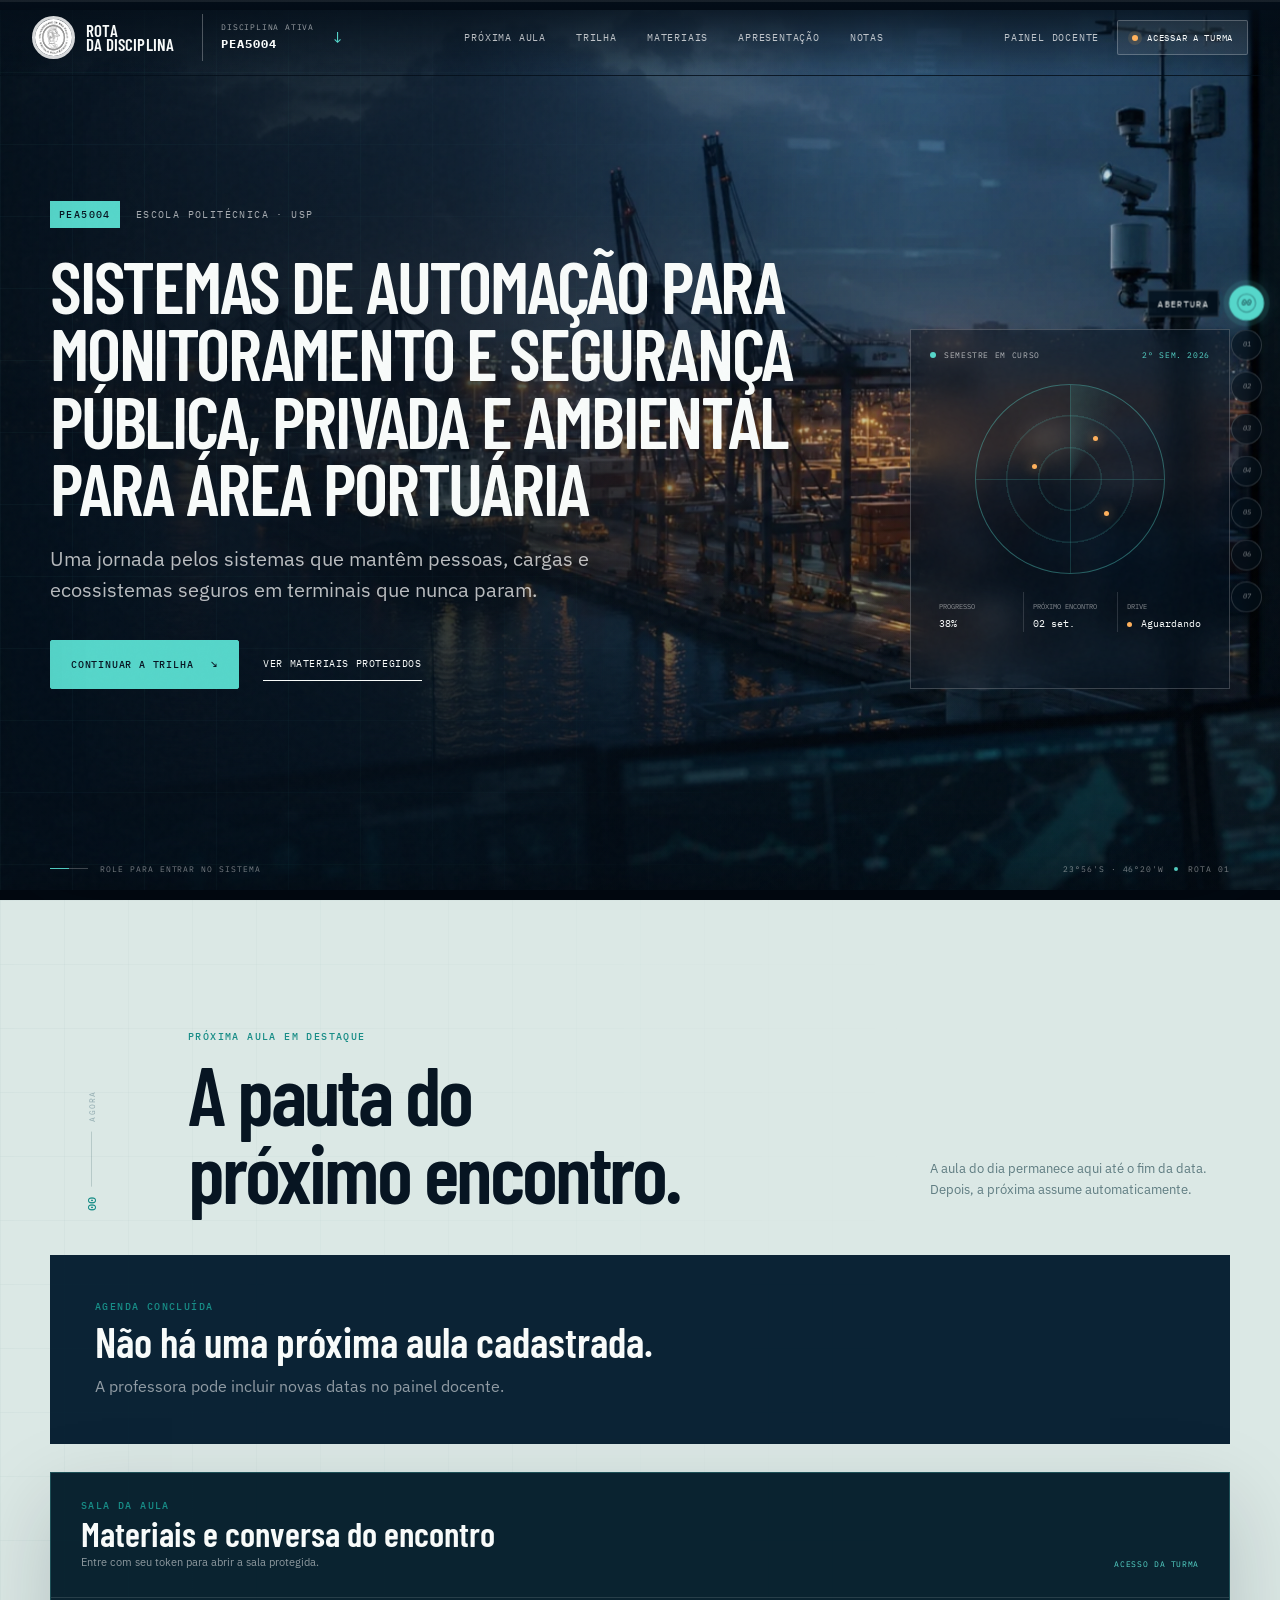
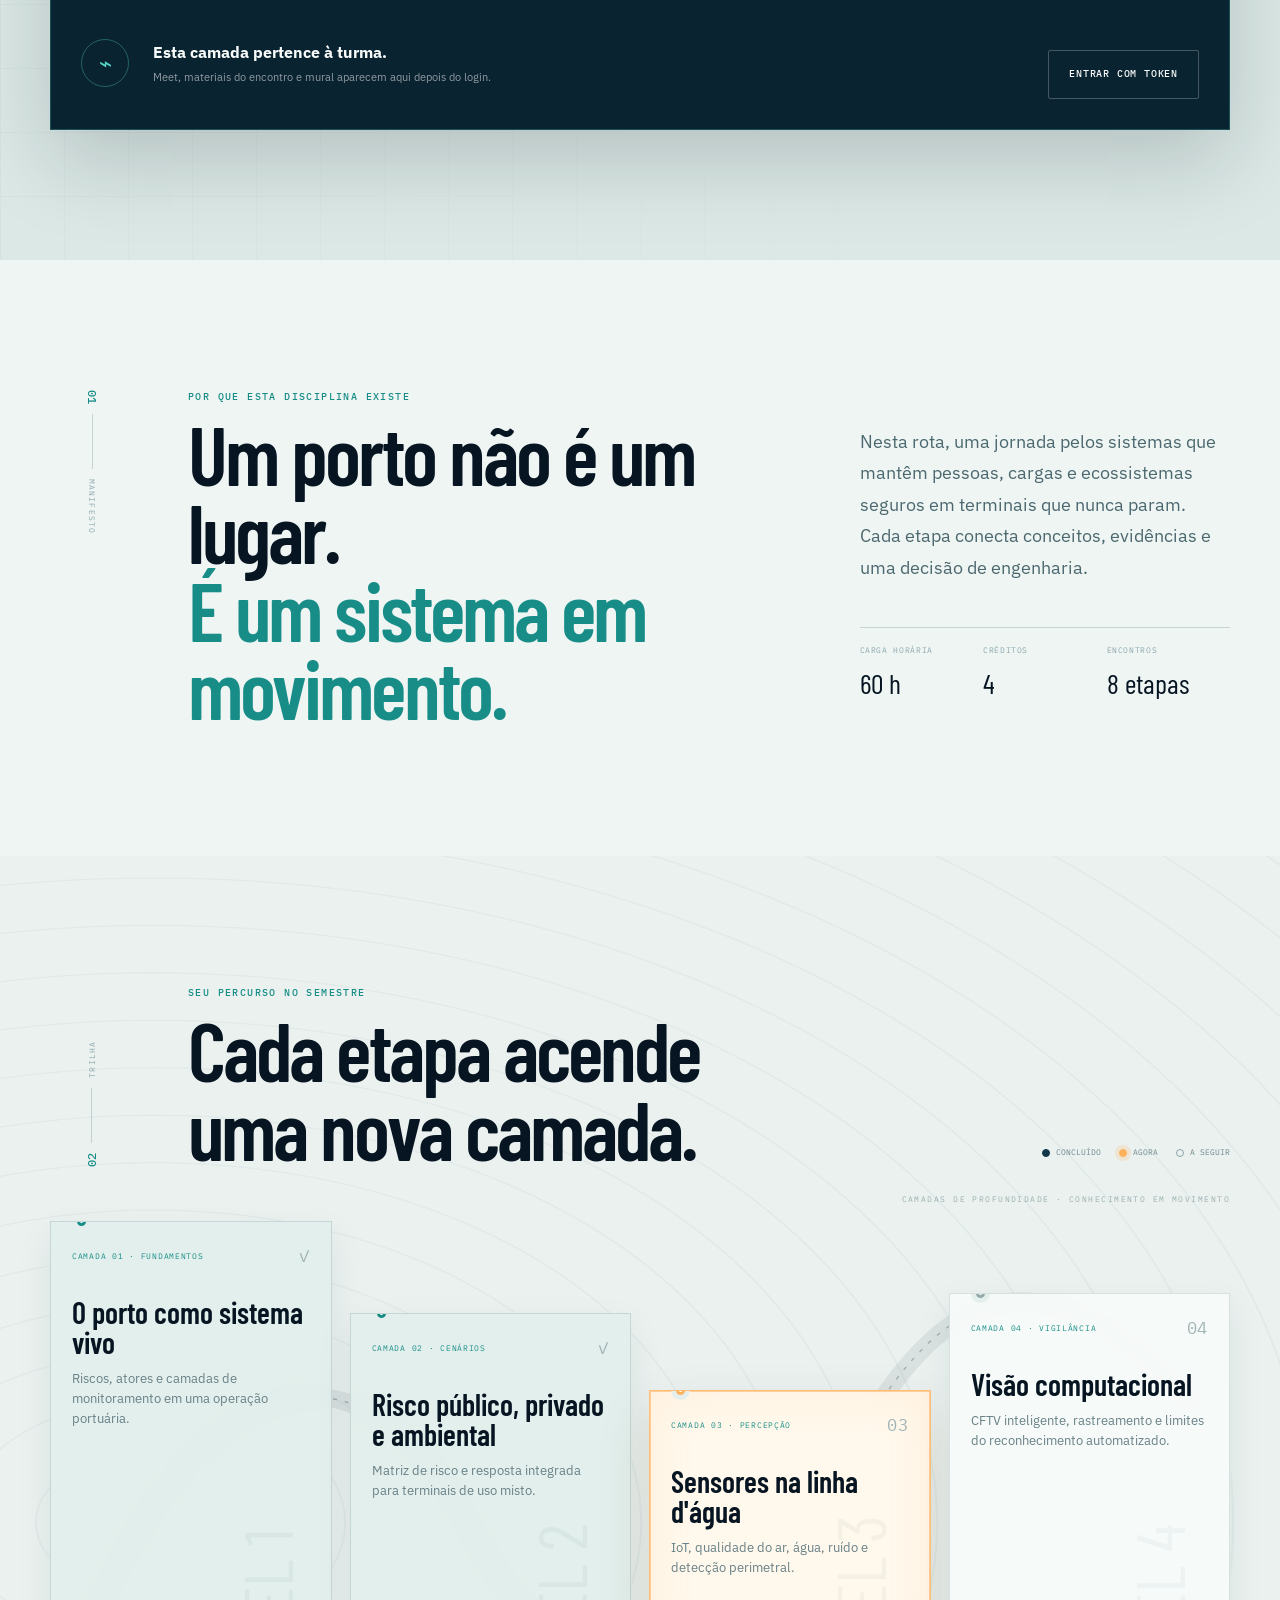
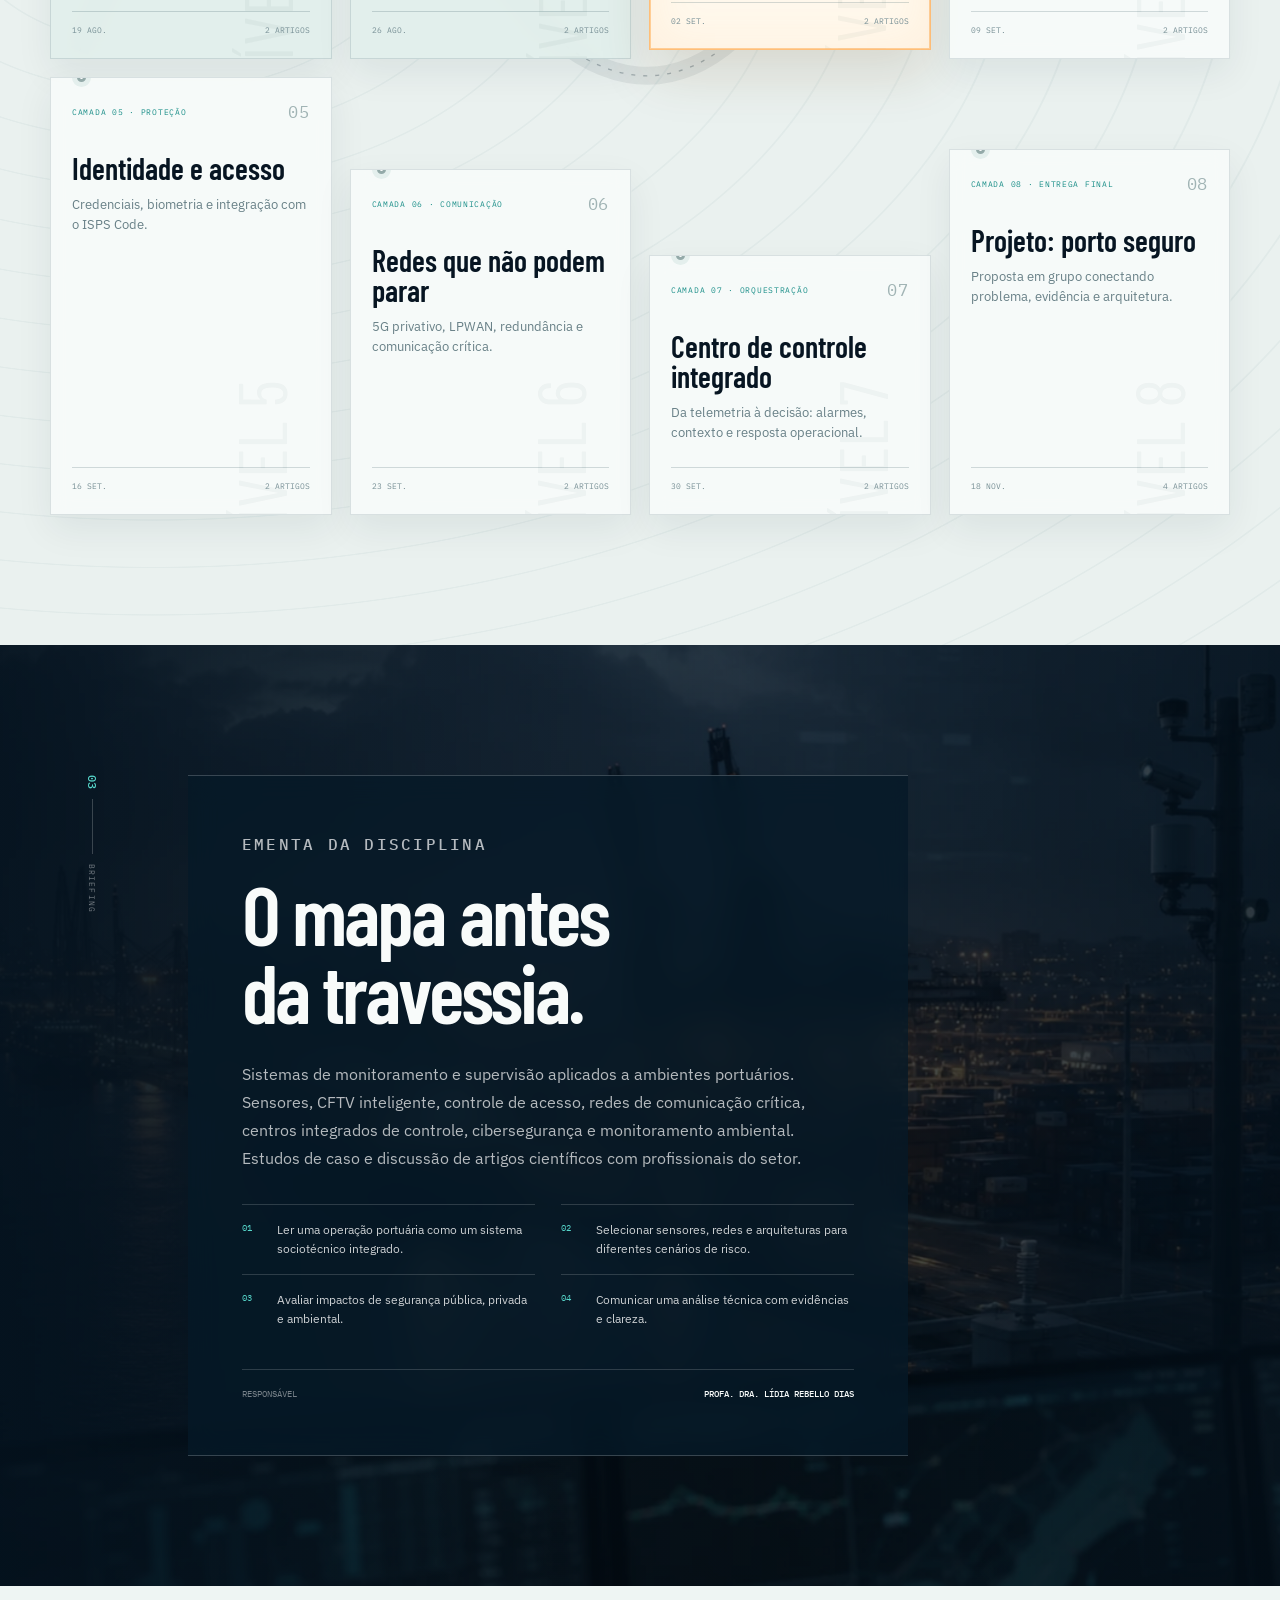
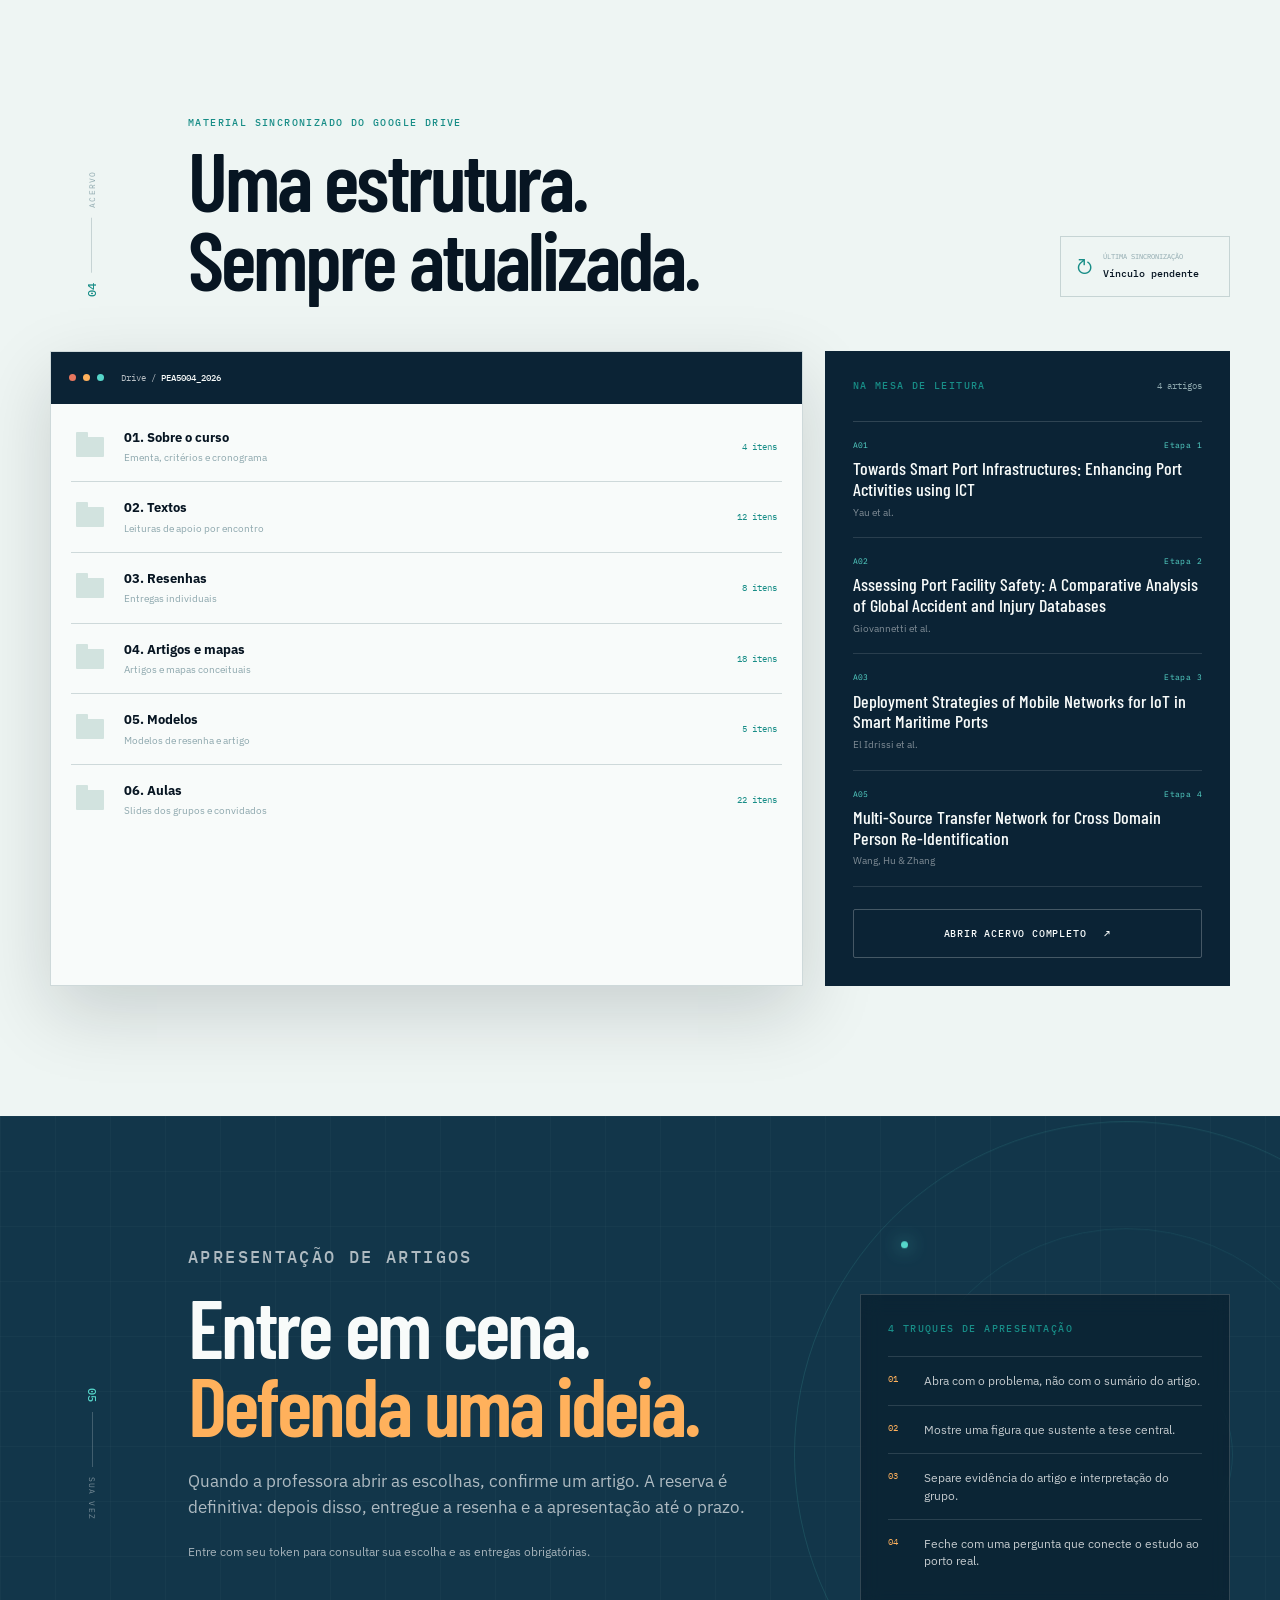
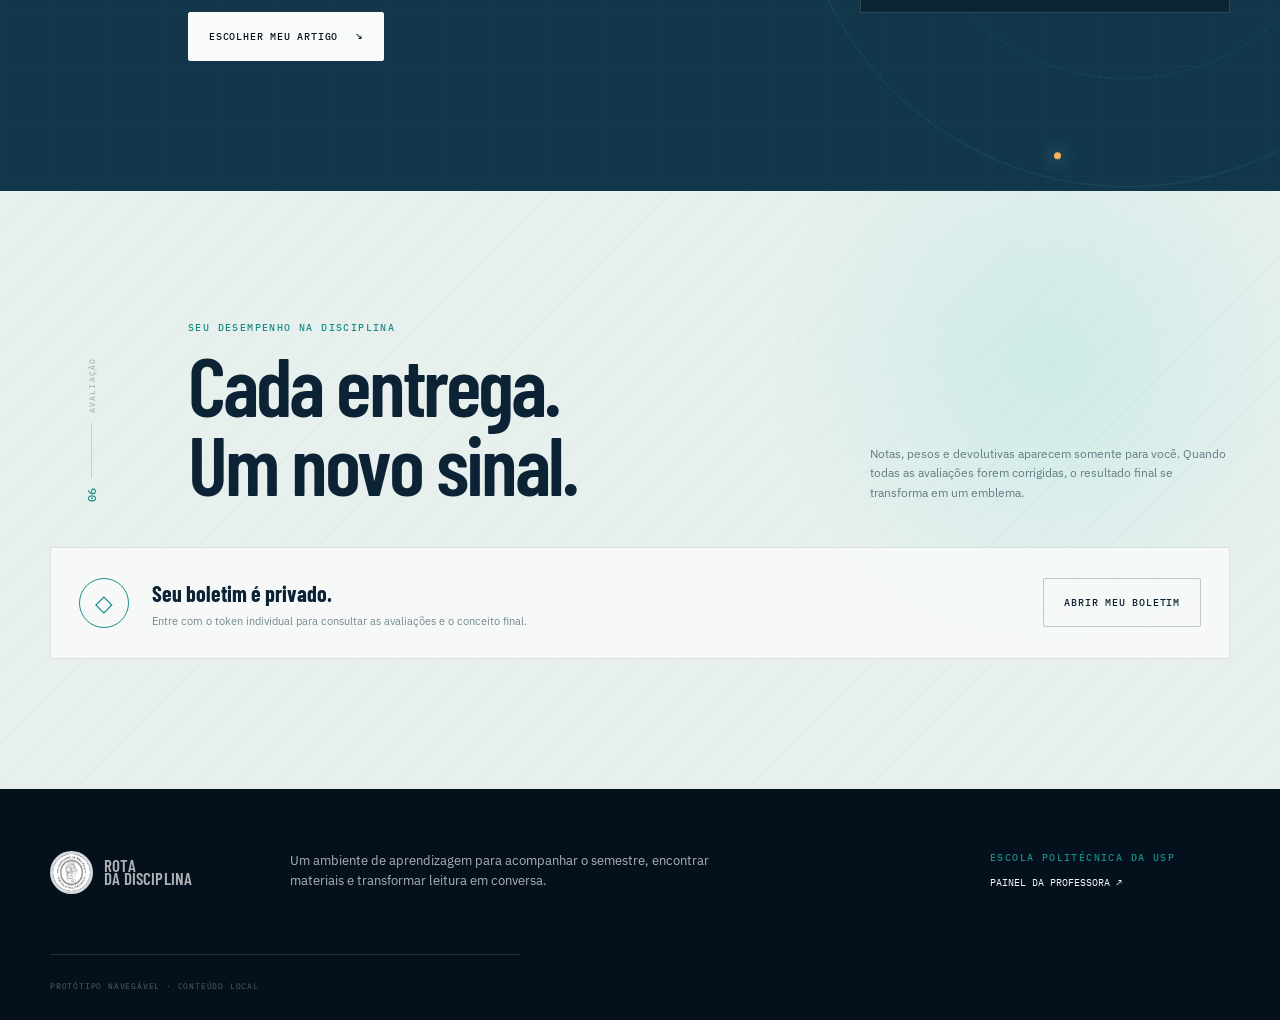
==== commit 19f73457: "feat: completa painel academico e avaliacao por conceitos" ====
--- a/index.html
+++ b/index.html
@@ -31,6 +31,7 @@
     <a href="#ementa" data-cinematic-link="ementa"><i>04</i><span>Ementa</span></a>
     <a href="#materiais" data-cinematic-link="materiais"><i>05</i><span>Materiais</span></a>
     <a href="#apresentacao" data-cinematic-link="apresentacao"><i>06</i><span>Sua cena</span></a>
+    <a href="#notas" data-cinematic-link="notas"><i>07</i><span>Notas</span></a>
   </nav>
 
   <header class="site-header" id="siteHeader">
@@ -47,6 +48,7 @@
       <a href="#trilha">Trilha</a>
       <a href="#materiais">Materiais</a>
       <a href="#apresentacao">Apresentação</a>
+      <a href="#notas">Notas</a>
     </nav>
     <div class="header-actions">
       <a class="icon-link" href="admin.html" aria-label="Abrir painel da professora">Painel docente</a>
@@ -170,6 +172,28 @@
           <h3>Não há uma próxima aula cadastrada.</h3>
           <p>A professora pode incluir novas datas no painel docente.</p>
         </div>
+
+        <section class="class-room reveal" id="sala-aula" aria-labelledby="classRoomTitle">
+          <header class="room-header">
+            <div><span class="eyebrow">Sala da aula</span><h3 id="classRoomTitle">Materiais e conversa do encontro</h3><p id="classRoomSubtitle">Entre com seu token para abrir a sala protegida.</p></div>
+            <span class="room-access-state" id="roomAccessState">Acesso da turma</span>
+          </header>
+          <div class="room-locked" id="roomLocked">
+            <span aria-hidden="true">⌁</span><div><strong>Esta camada pertence à turma.</strong><p>Meet, materiais do encontro e mural aparecem aqui depois do login.</p></div><button class="secondary-button" id="roomLoginButton" type="button">Entrar com token</button>
+          </div>
+          <div class="room-grid" id="roomGrid" hidden>
+            <section class="room-resources"><div class="room-column-head"><h4>Materiais da aula</h4><span id="resourceCount">0 itens</span></div><div id="roomResourceList"></div>
+              <form class="room-resource-form" id="roomResourceForm">
+                <div class="form-columns"><label>Título<input name="title" required placeholder="Ex.: referências sobre segurança"></label><label>Tipo<select name="resource_type"><option value="link">Link</option><option value="material">Material</option><option value="slide">Slides</option></select></label></div>
+                <label>Endereço<input name="url" type="url" required placeholder="https://..."></label>
+                <button class="secondary-button" type="submit">Adicionar link</button>
+              </form>
+            </section>
+            <section class="room-chat"><div class="room-column-head"><h4>Mural da aula</h4><span>Professora · especialista · turma</span></div><div class="room-comment-list" id="roomCommentList"></div>
+              <form class="rich-comment-form" id="roomCommentForm"><div class="rich-toolbar" aria-label="Formatação"><button type="button" data-rich-command="bold"><strong>B</strong></button><button type="button" data-rich-command="italic"><em>I</em></button><button type="button" data-rich-command="insertUnorderedList">• Lista</button><button type="button" data-rich-link>Link</button><span class="rich-link-fields" id="roomRichLinkFields" hidden><input id="roomRichLink" type="url" placeholder="https://..."><button id="applyRoomRichLink" type="button">Aplicar</button></span></div><div class="rich-editor" id="roomCommentEditor" contenteditable="true" role="textbox" aria-multiline="true" data-placeholder="Compartilhe uma pergunta, referência ou comentário…"></div><button class="primary-button" type="submit">Publicar no mural</button></form>
+            </section>
+          </div>
+        </section>
       </div>
     </section>
 
@@ -265,13 +289,29 @@
         <div class="presentation-copy reveal">
           <p class="eyebrow">Apresentação de artigos</p>
           <h2 id="presentationTitle">Entre em cena.<br><em>Defenda uma ideia.</em></h2>
-          <p>Escolha uma etapa, forme seu grupo e reserve a apresentação. As orientações da professora aparecem antes do envio.</p>
-          <button class="primary-button light protected-action" data-action="presentation">Cadastrar apresentação <span aria-hidden="true">↘</span></button>
+          <p>Quando a professora abrir as escolhas, confirme um artigo. A reserva é definitiva: depois disso, entregue a resenha e a apresentação até o prazo.</p>
+          <div class="student-assignment-panel" id="studentAssignmentPanel"><p>Entre com seu token para consultar sua escolha e as entregas obrigatórias.</p></div>
+          <button class="primary-button light protected-action" data-action="presentation">Escolher meu artigo <span aria-hidden="true">↘</span></button>
         </div>
         <aside class="tip-reel reveal">
           <p class="eyebrow">4 truques de apresentação</p>
           <ol id="tipList"></ol>
         </aside>
+      </div>
+    </section>
+
+    <section class="grades-section section-pad cine-scene" id="notas" data-cinematic-scene="notas" aria-labelledby="gradesTitle">
+      <div class="shell">
+        <header class="section-heading reveal">
+          <div class="section-index"><span>06</span><i></i><small>Avaliação</small></div>
+          <div><p class="eyebrow">Seu desempenho na disciplina</p><h2 id="gradesTitle">Cada entrega.<br>Um novo sinal.</h2></div>
+          <p class="grades-intro">Notas, pesos e devolutivas aparecem somente para você. Quando todas as avaliações forem corrigidas, o resultado final se transforma em um emblema.</p>
+        </header>
+        <div class="grades-locked reveal" id="gradesLocked"><span aria-hidden="true">◇</span><div><strong>Seu boletim é privado.</strong><p>Entre com o token individual para consultar as avaliações e o conceito final.</p></div><button class="secondary-button" id="gradesLoginButton" type="button">Abrir meu boletim</button></div>
+        <div class="grades-dashboard reveal" id="gradesDashboard" hidden>
+          <aside class="final-grade-card" id="finalGradeCard"><span class="eyebrow">Resultado consolidado</span><div class="final-concept pending" id="finalConcept">…</div><strong id="finalScore">Aguardando avaliações</strong><p id="finalGradeDetail">O emblema final será liberado após todas as correções.</p><div class="grade-progress"><span id="gradeProgressBar"></span></div></aside>
+          <div class="student-grade-cards" id="studentGradeCards"></div>
+        </div>
       </div>
     </section>
   </main>
@@ -295,16 +335,17 @@
       </div>
       <span class="eyebrow">Credencial da turma</span>
       <h2>Entre na rota.</h2>
-      <p>Informe um dos dados cadastrados pela professora. Após a validação, uma credencial temporária libera o Meet e os materiais da disciplina.</p>
-      <label class="access-identity-field">E-mail ou Número USP
-        <input name="identifier" autocomplete="username" placeholder="voce@usp.br ou 12345678" required>
+      <p>Use o token individual fornecido pela professora. Depois da validação, uma sessão temporária libera sua sala, escolhas e entregas.</p>
+      <label class="access-identity-field">Token de acesso
+        <input name="identifier" autocomplete="one-time-code" placeholder="PEA-..." required>
       </label>
       <div class="token-contract" aria-label="Detalhes da sessão">
         <span><small>Validade</small><strong>12 horas</strong></span>
         <span><small>Escopo</small><strong id="accessScope">Esta disciplina</strong></span>
         <span><small>Proteção</small><strong>Token individual</strong></span>
       </div>
-      <p class="form-hint">Ambiente de demonstração: use <strong>12345678</strong> ou <strong>ana.souza@usp.br</strong>.</p>
+      <button class="text-button access-recovery-trigger" id="accessRecoveryButton" type="button">Esqueci meu token</button>
+      <div class="access-recovery" id="accessRecovery" hidden><label>E-mail ou Nº USP<input id="recoveryIdentifier" placeholder="voce@usp.br ou 12345678"></label><button class="secondary-button" id="requestAccessButton" type="button">Registrar recuperação</button><small>O envio automático por e-mail será conectado ao Resend futuramente.</small></div>
       <p class="form-error" id="accessError" role="alert"></p>
       <button class="primary-button access-submit" value="default" type="submit"><span>Gerar credencial e entrar</span><b aria-hidden="true">→</b></button>
     </form>
@@ -314,18 +355,18 @@
     <form method="dialog" class="dialog-card wide" id="presentationForm">
       <button class="dialog-close" type="button" data-close="presentationDialog" aria-label="Fechar">×</button>
       <span class="eyebrow">Reserva de apresentação</span>
-      <h2>Sua cena no semestre</h2>
+      <h2>Escolha seu artigo</h2>
+      <p class="choice-contract">A primeira confirmação bloqueia o artigo para os demais. Você não poderá remover nem trocar a escolha; somente a professora poderá liberá-la.</p>
       <div class="form-columns">
         <label>Tipo de apresentação<select name="kind" id="presentationKind" required><option value="article">Artigo da aula</option><option value="final">Trabalho final</option></select></label>
         <label>Artigo ou aula<select name="target_id" id="presentationTargetSelect" required></select></label>
       </div>
-      <div class="form-columns">
-        <label>Nome do grupo<input name="group" placeholder="Ex.: Grupo Farol" required></label>
-        <label>Tema do trabalho<input name="topic" placeholder="Obrigatório para trabalho final"></label>
-      </div>
-      <label>Integrantes<textarea name="members" rows="3" placeholder="Nome e Nº USP, um por linha" required></textarea></label>
-      <label>Link dos slides no Drive<input name="slides" type="url" placeholder="https://drive.google.com/..."></label>
-      <div class="dialog-actions"><button class="text-button" type="button" data-close="presentationDialog">Cancelar</button><button class="primary-button" type="submit" value="default">Reservar apresentação</button></div>
+      <div id="finalPresentationFields" hidden>
+        <div class="form-columns"><label>Nome do grupo<input name="group" placeholder="Ex.: Grupo Farol"></label><label>Tema do trabalho<input name="topic" placeholder="Tema do projeto final"></label></div>
+        <label>Integrantes<textarea name="members" rows="3" placeholder="Nome e Nº USP, um por linha"></textarea></label>
+        <label>Link dos slides no Drive<input name="slides" type="url" placeholder="https://drive.google.com/..."></label>
+      </div>
+      <div class="dialog-actions"><button class="text-button" type="button" data-close="presentationDialog">Cancelar</button><button class="primary-button" type="submit" value="default">Confirmar escolha</button></div>
     </form>
   </dialog>
 
--- a/styles.css
+++ b/styles.css
@@ -26,6 +26,8 @@
   --briefing-shift: 0;
   --orbit-turn: 0deg;
 }
+
+[hidden] { display: none !important; }
 
 * { box-sizing: border-box; }
 html { scroll-behavior: smooth; }
@@ -838,3 +840,86 @@
   .cinematic-ready .hero-foot { opacity: 1; transform: none; }
   .presentation-orbit { transform: translateY(-50%); }
 }
+
+/* Course depth sequence — a bathymetric stack rather than a generic card grid */
+.course-map { overflow: hidden; background-color: #eaf1ef; background-image: repeating-radial-gradient(ellipse at 12% 48%, transparent 0 42px, rgba(17,82,91,.045) 43px 44px, transparent 45px 74px); }
+.course-map .section-heading { position: relative; z-index: 2; }
+.route-canvas::before { content: 'CAMADAS DE PROFUNDIDADE · CONHECIMENTO EM MOVIMENTO'; position: absolute; top: -28px; right: 0; color: rgba(10,48,58,.34); font-family: var(--mono); font-size: 8px; letter-spacing: .18em; }
+.module-card { isolation: isolate; overflow: hidden; background: rgba(248,251,250,.91); backdrop-filter: blur(10px); }
+.module-card::before { content: 'NÍVEL ' counter(layer); position: absolute; right: -18px; bottom: 18px; z-index: -1; color: rgba(9,52,62,.04); font-family: var(--display); font-size: 68px; line-height: .8; transform: rotate(-90deg); }
+.module-grid { counter-reset: layer; }
+.module-card { counter-increment: layer; }
+.module-card.current { transform: translateY(-9px); background: #fff8ec; }
+.module-card.current::after { content: ''; position: absolute; inset: 0; z-index: -1; border: 1px solid rgba(255,177,92,.6); box-shadow: inset 0 0 45px rgba(255,177,92,.11); animation: current-layer 2.8s ease-in-out infinite; }
+.module-card.done { background: rgba(225,239,235,.9); }
+.module-top > span:first-child { max-width: 78%; }
+@keyframes current-layer { 50% { opacity: .38; box-shadow: inset 0 0 70px rgba(255,177,92,.2); } }
+
+/* Class room and personal assignment */
+.class-room { margin-top: 28px; color: var(--white); background: #0a2330; border: 1px solid rgba(86,214,202,.25); box-shadow: 0 30px 80px rgba(4,21,31,.18); }
+.room-header { display: flex; align-items: end; justify-content: space-between; gap: 24px; padding: 26px 30px; border-bottom: 1px solid rgba(255,255,255,.12); }
+.room-header h3 { margin: 4px 0; font-size: 35px; }.room-header p { margin: 0; color: rgba(255,255,255,.54); font-size: 11px; }
+.room-access-state { color: var(--teal); font-family: var(--mono); font-size: 8px; letter-spacing: .08em; text-transform: uppercase; }
+.room-locked { display: grid; grid-template-columns: 54px 1fr auto; gap: 18px; align-items: center; padding: 30px; }.room-locked > span { width: 48px; height: 48px; display: grid; place-items: center; border: 1px solid rgba(86,214,202,.35); border-radius: 50%; color: var(--teal); font-size: 22px; }.room-locked strong { display: block; }.room-locked p { margin: 5px 0 0; color: rgba(255,255,255,.55); font-size: 11px; }
+.room-grid { display: grid; grid-template-columns: minmax(0, .9fr) minmax(0, 1.1fr); }.room-grid > section { min-width: 0; padding: 28px 30px; }.room-grid > section + section { border-left: 1px solid rgba(255,255,255,.12); }
+.room-column-head { display: flex; align-items: center; justify-content: space-between; gap: 14px; margin-bottom: 16px; }.room-column-head h4 { margin: 0; font-family: var(--display); font-size: 25px; }.room-column-head span { color: var(--teal); font-family: var(--mono); font-size: 7px; text-transform: uppercase; }
+.room-resource { display: grid; grid-template-columns: 28px minmax(0,1fr) auto; gap: 10px; padding: 13px 0; border-top: 1px solid rgba(255,255,255,.1); }.room-resource > span { color: var(--amber); }.room-resource strong, .room-resource small { display: block; }.room-resource strong { margin-top: 3px; font-size: 11px; }.room-resource small { color: rgba(255,255,255,.43); font-family: var(--mono); font-size: 7px; text-transform: uppercase; }.room-resource p, .room-resource div div { color: rgba(255,255,255,.65); font-size: 10px; }.room-resource a { color: var(--teal); font-family: var(--mono); font-size: 8px; text-decoration: none; }
+.room-resource-form { display: grid; gap: 10px; margin-top: 20px; padding-top: 18px; border-top: 1px solid rgba(255,255,255,.12); }.room-resource-form label { color: rgba(255,255,255,.58); font-family: var(--mono); font-size: 8px; text-transform: uppercase; }.room-resource-form input, .room-resource-form select, .room-resource-form textarea { width: 100%; margin-top: 5px; padding: 10px; color: var(--white); background: rgba(255,255,255,.07); border: 1px solid rgba(255,255,255,.16); }
+.room-comment-list { display: grid; gap: 10px; max-height: 410px; overflow-y: auto; }.room-comment { padding: 13px 14px; color: var(--ink-2); background: #f4f8f7; }.room-comment > div:first-child { display: flex; gap: 8px; align-items: center; margin-bottom: 7px; }.room-comment strong { font-size: 10px; }.room-comment span, .room-comment time { color: #6e878c; font-family: var(--mono); font-size: 7px; text-transform: uppercase; }.room-comment time { margin-left: auto; }.room-comment > div:last-child { font-size: 11px; line-height: 1.55; }.room-comment a { color: var(--teal-deep); }
+.rich-comment-form { display: grid; gap: 10px; margin-top: 17px; }.rich-toolbar { display: flex; gap: 5px; }.rich-toolbar button { min-width: 30px; height: 28px; padding: 0 8px; color: var(--teal); background: rgba(255,255,255,.06); border: 1px solid rgba(255,255,255,.15); font-size: 10px; }.rich-editor { min-height: 105px; padding: 13px; color: var(--ink-2); background: #fff; border: 1px solid rgba(86,214,202,.35); font-size: 12px; line-height: 1.55; }.rich-editor:empty::before { content: attr(data-placeholder); color: #809499; }.room-empty { color: rgba(255,255,255,.45); font-size: 10px; }
+.rich-link-fields { display: inline-flex; gap: 4px; }.rich-link-fields input { width: 170px; height: 28px; padding: 0 8px; color: var(--ink-2); background: white; border: 1px solid var(--line); font-size: 9px; }
+.student-assignment-panel { display: grid; gap: 10px; margin: 22px 0; }.student-assignment-panel > p, .assignment-empty { color: rgba(255,255,255,.62); font-size: 12px; }.assignment-empty { display: grid; gap: 4px; padding: 15px; border: 1px solid rgba(255,255,255,.15); }.assignment-card { display: grid; grid-template-columns: 48px 1fr auto; gap: 14px; align-items: center; padding: 16px; background: rgba(255,255,255,.08); border: 1px solid rgba(86,214,202,.22); }.assignment-code { color: var(--amber); font-family: var(--mono); font-size: 9px; }.assignment-card small, .assignment-card strong { display: block; }.assignment-card small { color: var(--teal); font-family: var(--mono); font-size: 7px; text-transform: uppercase; }.assignment-card strong { margin-top: 4px; font-size: 12px; }.assignment-card p { margin: 7px 0; color: rgba(255,255,255,.65); font-size: 10px; }.required-deliverables { display: flex; flex-wrap: wrap; gap: 6px; }.required-deliverables span { padding: 4px 7px; color: var(--amber); border: 1px solid rgba(255,177,92,.35); font-family: var(--mono); font-size: 7px; text-transform: uppercase; }.required-deliverables span.done { color: var(--teal); border-color: rgba(86,214,202,.35); }
+.choice-contract { padding: 12px 14px; color: #405f66; background: #e3efec; border-left: 3px solid var(--teal-deep); font-size: 10px; line-height: 1.5; }.presenter-line.mine { color: var(--amber); }
+.access-recovery-trigger { margin-top: -8px; }.access-recovery { display: grid; grid-template-columns: 1fr auto; gap: 8px; padding: 12px; background: #e8f0ee; }.access-recovery label { grid-column: 1 / -1; }.access-recovery small { grid-column: 1 / -1; color: #70878c; font-size: 8px; }
+
+/* Admin multi-area workspace */
+[data-admin-view][hidden] { display: none !important; }
+.panel-heading-actions { display: flex; align-items: center; gap: 10px; }.ai-button { color: #68420f; background: rgba(255,177,92,.18); border-color: rgba(190,116,28,.25); }
+.cover-source-row { display: grid; grid-template-columns: 1fr auto; gap: 10px; align-items: end; margin-bottom: 18px; padding: 14px; background: #e8f0ee; }.cover-source-row small { grid-column: 1 / -1; color: #71898f; font-size: 8px; }
+.privacy-switches { display: grid; gap: 9px; }.privacy-switches label, .choice-toggle { display: flex; align-items: flex-start; gap: 10px; padding: 11px; background: #e9f1ef; border: 1px solid rgba(20,62,74,.1); }.privacy-switches input, .choice-toggle input { width: 17px; height: 17px; accent-color: var(--teal-deep); }.privacy-switches strong, .privacy-switches small, .choice-toggle strong, .choice-toggle small { display: block; }.privacy-switches strong, .choice-toggle strong { color: var(--ink-2); font-size: 10px; }.privacy-switches small, .choice-toggle small { margin-top: 3px; color: #71898f; font-size: 8px; line-height: 1.4; }
+.openai-key-form { display: grid; gap: 10px; }.openai-key-form small { color: #71898f; font-size: 8px; }
+.choice-policy-box { display: grid; grid-template-columns: 1fr 240px; gap: 10px; padding: 14px; background: #fff7e8; border: 1px solid rgba(220,143,50,.25); }.choice-policy-box > label:last-child { color: #6f5b3f; font-family: var(--mono); font-size: 8px; text-transform: uppercase; }.choice-policy-box input[type=datetime-local] { width: 100%; margin-top: 6px; padding: 9px; border: 1px solid rgba(20,62,74,.18); }.choice-policy-box small { display: block; margin-top: 4px; font-family: var(--body); font-size: 8px; text-transform: none; }
+.choice-admin-pill { display: inline-flex; margin: 7px 0 0 5px; padding: 3px 6px; color: #8b765d; background: #efe9df; font-family: var(--mono); font-size: 7px; text-transform: uppercase; }.choice-admin-pill.ready { color: #68420f; background: rgba(255,177,92,.24); }
+.specialist-contact-grid { display: grid; grid-template-columns: 1fr 1fr; gap: 12px; }.specialist-contact-grid label { color: #526e74; font-family: var(--mono); font-size: 8px; text-transform: uppercase; }.specialist-contact-grid input { width: 100%; margin-top: 6px; padding: 10px; border: 1px solid var(--line); }
+.specialist-invite-manager { display: grid; grid-template-columns: 1fr 170px auto; gap: 14px; align-items: end; margin-top: 20px; padding: 16px; color: var(--white); background: #112d39; }.specialist-invite-manager h3 { margin: 3px 0; font-size: 22px; }.specialist-invite-manager p { margin: 0; color: rgba(255,255,255,.55); font-size: 9px; }.specialist-invite-manager label { color: rgba(255,255,255,.55); font-family: var(--mono); font-size: 8px; text-transform: uppercase; }.specialist-invite-manager select { width: 100%; margin-top: 5px; padding: 9px; color: white; background: rgba(255,255,255,.08); border: 1px solid rgba(255,255,255,.18); }
+.admin-room-manager { margin-top: 20px; padding-top: 20px; border-top: 1px solid var(--line); }.admin-room-manager > header h3 { margin: 3px 0; font-size: 24px; }.admin-room-manager > header p { margin: 0 0 15px; color: #71898f; font-size: 9px; }.admin-room-grid { display: grid; grid-template-columns: 1fr 1fr; gap: 18px; }.admin-room-grid > div { min-width: 0; padding: 15px; color: var(--white); background: #102b37; }.admin-room-grid .room-resource-form { margin-top: 14px; }.admin-room-grid .room-comment-list { max-height: 310px; }
+.token-reset-button { padding: 5px 7px; color: var(--teal-deep); background: #e1eeeb; border: 1px solid rgba(24,141,135,.18); font-family: var(--mono); font-size: 8px; }.secret-reveal-card code { display: block; max-height: 280px; overflow: auto; padding: 15px; color: #d8fff9; background: #071b27; border: 1px solid rgba(86,214,202,.25); font-family: var(--mono); font-size: 10px; line-height: 1.6; white-space: pre-wrap; word-break: break-all; }.password-required .optional-close { display: none; }
+
+/* Specialist workspace */
+.specialist-page { min-height: 100vh; background: #e9f0ee; }.specialist-locked #specialistContent, .specialist-locked .specialist-header { filter: blur(8px); pointer-events: none; user-select: none; }.specialist-header { height: 76px; display: grid; grid-template-columns: 1fr auto auto; gap: 24px; align-items: center; padding: 0 32px; color: white; background: var(--ink); }.specialist-header > div { display: grid; text-align: right; }.specialist-header > div strong { font-size: 12px; }.specialist-header .admin-button { color: white; border-color: rgba(255,255,255,.2); }.specialist-shell { width: min(1180px, calc(100% - 40px)); margin: 0 auto; padding: 45px 0 80px; }.specialist-hero { display: grid; grid-template-columns: 1fr 360px; gap: 40px; align-items: end; padding: 36px; color: white; background: #0c2b38; }.specialist-hero h1 { max-width: 720px; margin: 5px 0; font-size: 58px; text-transform: uppercase; }.specialist-hero p { max-width: 580px; color: rgba(255,255,255,.6); }.specialist-grid { display: grid; grid-template-columns: .8fr 1.2fr; gap: 20px; margin-top: 20px; }.specialist-profile-form, .specialist-resource-form { display: grid; gap: 12px; }.specialist-resources .room-resource { color: var(--ink-2); border-color: var(--line); }.specialist-resources .room-resource small { color: #71898f; }.specialist-resources .room-resource a { color: var(--teal-deep); }.specialist-resource-form { border-top: 1px solid var(--line); }.specialist-resource-form label { color: #526e74; font-family: var(--mono); font-size: 8px; text-transform: uppercase; }.specialist-resource-form input, .specialist-resource-form select, .specialist-resource-form textarea { width: 100%; margin-top: 5px; padding: 10px; border: 1px solid var(--line); }.specialist-chat .rich-toolbar button { color: var(--teal-deep); background: #e4efec; border-color: var(--line); }
+
+/* Assessment diary and private grade emblems */
+.assessment-config { display: grid; gap: 18px; }
+.grade-scale-form { display: grid; grid-template-columns: repeat(4, minmax(0, 1fr)); gap: 10px; align-items: end; padding: 15px; color: var(--white); background: #0d2c38; }
+.grade-scale-form > div { grid-column: 1 / -1; }
+.grade-scale-form > div strong, .grade-scale-form > div small { display: block; }.grade-scale-form > div strong { margin: 4px 0; font-family: var(--display); font-size: 22px; }.grade-scale-form > div small { color: rgba(255,255,255,.52); font-size: 8px; }.grade-scale-form label { color: rgba(255,255,255,.62); font-family: var(--mono); font-size: 8px; text-transform: uppercase; }.grade-scale-form input { width: 100%; margin-top: 6px; padding: 9px; color: var(--white); background: rgba(255,255,255,.08); border: 1px solid rgba(255,255,255,.18); }.grade-scale-form .admin-button { color: var(--white); border-color: rgba(255,255,255,.25); }.grade-scale-form .admin-button:hover { color: var(--ink); background: var(--teal); border-color: var(--teal); }
+.assessment-create-form { display: grid; grid-template-columns: repeat(2, minmax(0, 1fr)); gap: 10px; align-items: end; }.assessment-create-form .admin-field, .assessment-create-form input, .assessment-create-form select { min-width: 0; }.assessment-create-form .admin-button { white-space: nowrap; }
+.weight-warning { color: #9c5f16; background: #fff0d9; }
+.grade-publish-button.published { color: #0b514c; background: #bde9df; border-color: #78c9bb; }.grade-publish-button:disabled { cursor: not-allowed; opacity: .52; }
+.assessment-list { display: grid; gap: 14px; padding: 0 20px 20px; }.assessment-card { overflow: hidden; border: 1px solid rgba(20,62,74,.14); background: #fff; }.assessment-card.inactive { opacity: .65; }.assessment-card-head { display: grid; grid-template-columns: 42px 1fr auto; gap: 12px; align-items: center; padding: 17px 18px; color: var(--white); background: #143845; }.assessment-index { color: var(--teal); font-family: var(--mono); font-size: 10px; }.assessment-card-head small { color: rgba(255,255,255,.5); font-family: var(--mono); font-size: 7px; text-transform: uppercase; }.assessment-card-head h3 { margin: 3px 0 0; font-size: 25px; }.assessment-weight { text-align: right; }.assessment-weight strong, .assessment-weight small { display: block; }.assessment-weight strong { color: var(--amber); font-family: var(--display); font-size: 25px; }.assessment-weight small { font-size: 7px; }
+.assessment-settings { display: grid; grid-template-columns: repeat(4, minmax(0, 1fr)); gap: 8px; align-items: end; padding: 13px 18px; background: #edf3f1; border-bottom: 1px solid rgba(20,62,74,.12); }.assessment-settings > label:first-child { grid-column: span 2; }.assessment-settings > label:nth-child(5) { grid-column: span 2; }.assessment-settings label { min-width: 0; color: #648087; font-family: var(--mono); font-size: 7px; text-transform: uppercase; }.assessment-settings input:not([type=checkbox]), .assessment-settings select { width: 100%; margin-top: 5px; padding: 8px; color: var(--ink-2); background: #fff; border: 1px solid rgba(20,62,74,.16); font-size: 10px; }.assessment-active { display: flex; align-items: center; gap: 5px; min-height: 36px; white-space: nowrap; }.assessment-active input { accent-color: var(--teal-deep); }
+.grade-roster { padding: 4px 18px 15px; }.grade-roster-head { display: flex; justify-content: space-between; padding: 12px 0 7px; color: #6d878d; font-family: var(--mono); font-size: 8px; text-transform: uppercase; }.grade-row { display: grid; grid-template-columns: minmax(190px, 1fr) 92px minmax(200px, 1.2fr) auto; gap: 10px; align-items: end; padding: 10px 0; border-top: 1px solid rgba(20,62,74,.1); }.grade-row label { color: #72898e; font-family: var(--mono); font-size: 7px; text-transform: uppercase; }.grade-row input { width: 100%; margin-top: 5px; padding: 9px; border: 1px solid rgba(20,62,74,.17); }.grade-student { display: flex; align-items: center; gap: 10px; }.grade-student strong, .grade-student small { display: block; }.grade-student strong { font-size: 11px; }.grade-student small { margin-top: 2px; color: #789095; font-family: var(--mono); font-size: 7px; }.grade-letter { width: 34px; height: 34px; flex: 0 0 34px; display: grid; place-items: center; color: var(--white); background: var(--teal-deep); border-radius: 50%; box-shadow: 0 0 0 4px rgba(24,141,135,.1); font-family: var(--display); font-size: 18px; }.grade-letter.pending { color: #71878c; background: #e4ecea; box-shadow: none; }.grade-letter.grade-b, .final-concept.grade-b { background: #388d8b; }.grade-letter.grade-c, .final-concept.grade-c { color: var(--ink); background: var(--amber); }.grade-letter.grade-r, .final-concept.grade-r { background: #b54e43; }.assessment-empty { padding: 20px; color: #71898f; font-size: 10px; }.assessment-empty.large { text-align: center; border: 1px dashed rgba(20,62,74,.2); }.assessment-empty.large strong { color: var(--ink-2); font-family: var(--display); font-size: 24px; }.assessment-empty.large p { margin: 5px 0 0; }
+
+.grades-section { position: relative; overflow: hidden; color: var(--ink-2); background: #e8f0ee; background-image: radial-gradient(circle at 82% 28%, rgba(86,214,202,.18), transparent 25%), repeating-linear-gradient(135deg, transparent 0 26px, rgba(13,59,72,.025) 27px 28px); }.grades-section .section-heading { grid-template-columns: 84px 1fr minmax(260px, 360px); }.grades-intro { align-self: end; margin: 0; color: #627d84; font-size: 12px; line-height: 1.6; }.grades-locked { display: grid; grid-template-columns: 55px 1fr auto; gap: 18px; align-items: center; margin-top: 45px; padding: 28px; background: rgba(255,255,255,.65); border: 1px solid rgba(13,59,72,.12); }.grades-locked > span { width: 50px; height: 50px; display: grid; place-items: center; border: 1px solid var(--teal-deep); border-radius: 50%; color: var(--teal-deep); font-size: 23px; }.grades-locked strong { font-family: var(--display); font-size: 22px; }.grades-locked p { margin: 3px 0 0; color: #70888d; font-size: 11px; }.grades-locked .secondary-button { width: auto; margin: 0; color: var(--ink-2); border-color: rgba(13,59,72,.25); }.grades-dashboard { display: grid; grid-template-columns: 285px 1fr; gap: 20px; margin-top: 45px; }.final-grade-card { min-height: 330px; display: flex; flex-direction: column; align-items: center; justify-content: center; padding: 30px; color: var(--white); background: #0b2a37; text-align: center; }.final-concept { width: 126px; height: 126px; display: grid; place-items: center; margin: 20px auto 15px; background: var(--teal-deep); border: 1px solid rgba(255,255,255,.28); border-radius: 50%; box-shadow: 0 0 0 10px rgba(86,214,202,.08), 0 0 55px rgba(86,214,202,.18); font-family: var(--display); font-size: 73px; line-height: 1; }.final-concept.pending { color: rgba(255,255,255,.4); background: rgba(255,255,255,.06); }.final-grade-card > strong { font-family: var(--display); font-size: 24px; }.final-grade-card > p { min-height: 32px; margin: 6px 0 0; color: rgba(255,255,255,.52); font-size: 9px; line-height: 1.5; }.grade-progress { width: 100%; height: 3px; margin-top: 22px; overflow: hidden; background: rgba(255,255,255,.12); }.grade-progress span { display: block; width: 0; height: 100%; background: var(--teal); transition: width .5s ease; }
+.student-grade-cards { display: grid; grid-template-columns: repeat(2, minmax(0,1fr)); gap: 12px; }.student-grade-card { position: relative; min-height: 160px; display: flex; flex-direction: column; padding: 19px; overflow: hidden; background: rgba(255,255,255,.82); border: 1px solid rgba(13,59,72,.12); }.student-grade-card::before { content: ''; position: absolute; left: 0; top: 0; width: 3px; height: var(--grade-fill); background: var(--teal-deep); transition: height .5s ease; }.student-grade-top { display: flex; justify-content: space-between; gap: 10px; color: #738c91; font-family: var(--mono); font-size: 7px; text-transform: uppercase; }.student-grade-card h3 { margin: 10px 0; font-size: 23px; }.student-grade-score { display: flex; align-items: baseline; gap: 5px; }.student-grade-score strong { font-family: var(--display); font-size: 37px; }.student-grade-score span { color: #789095; font-size: 10px; }.student-grade-meter { height: 2px; margin: 10px 0; background: #dbe6e3; }.student-grade-meter span { display: block; width: var(--grade-fill); height: 100%; background: var(--teal-deep); }.student-grade-card p { margin: auto 0 0; color: #657f85; font-size: 9px; line-height: 1.5; }.student-grade-card.pending { filter: grayscale(.25); }.grades-empty { grid-column: 1 / -1; padding: 45px; background: rgba(255,255,255,.65); text-align: center; }.grades-empty strong { font-family: var(--display); font-size: 28px; }.grades-empty p { color: #71898f; }
+
+/* Explicit contrast for native select menus and controls on dark surfaces */
+select option { color: var(--ink-2); background: #fff; }
+.drive-card select, .room-resource-form select, .specialist-invite-manager select, .admin-room-grid select { color: #fff; background-color: #173b48; color-scheme: dark; }
+.drive-card select option, .room-resource-form select option, .specialist-invite-manager select option, .admin-room-grid select option { color: #fff; background: #12323e; }
+.drive-card .admin-button:hover, .specialist-invite-manager .admin-button:hover, .admin-room-grid .admin-button:hover, .specialist-header .admin-button:hover { color: var(--ink); background: var(--teal); border-color: var(--teal); }
+.specialist-resource-form select { color: var(--ink-2); background: #fff; color-scheme: light; }
+
+@media (max-width: 900px) {
+  .room-grid, .specialist-grid, .specialist-hero, .admin-room-grid, .grades-dashboard { grid-template-columns: 1fr; }
+  .room-grid > section + section { border-top: 1px solid rgba(255,255,255,.12); border-left: 0; }
+  .choice-policy-box, .specialist-invite-manager, .grade-scale-form, .assessment-create-form, .assessment-settings { grid-template-columns: 1fr 1fr; }
+  .grade-scale-form > div, .assessment-name { grid-column: 1 / -1; }.grade-roster { overflow-x: auto; }.grade-row { min-width: 680px; }
+}
+
+@media (max-width: 760px) {
+  .room-header, .room-locked { align-items: stretch; grid-template-columns: 1fr; }.room-header { display: grid; }.room-grid > section { padding: 22px 18px; }.assignment-card { grid-template-columns: 42px 1fr; }.assignment-card button { grid-column: 1 / -1; }.specialist-contact-grid { grid-template-columns: 1fr; }
+  .admin-sidebar { display: grid; grid-template-columns: 1fr auto; }.admin-sidebar .admin-nav { display: flex; grid-column: 1 / -1; gap: 5px; margin-top: 10px; overflow-x: auto; }.admin-sidebar .admin-nav a { flex: 0 0 auto; }.admin-sidebar .admin-profile, .admin-sidebar .sidebar-foot { display: none; }
+  .cover-source-row { grid-template-columns: 1fr; }.cover-source-row small { grid-column: 1; }.panel-heading-actions { align-items: flex-end; flex-direction: column; }.specialist-shell { width: min(100% - 24px, 1180px); padding-top: 20px; }.specialist-header { padding: 0 14px; }.specialist-header > div { display: none; }.specialist-hero { padding: 25px 20px; }.specialist-hero h1 { font-size: 42px; }
+  .grades-section .section-heading { grid-template-columns: 1fr; }.grades-intro { grid-column: 1; }.grades-locked { grid-template-columns: 1fr; }.student-grade-cards { grid-template-columns: 1fr; }.grade-scale-form, .assessment-create-form, .assessment-settings { grid-template-columns: 1fr; }.grade-scale-form > div, .assessment-name { grid-column: 1; }
+}
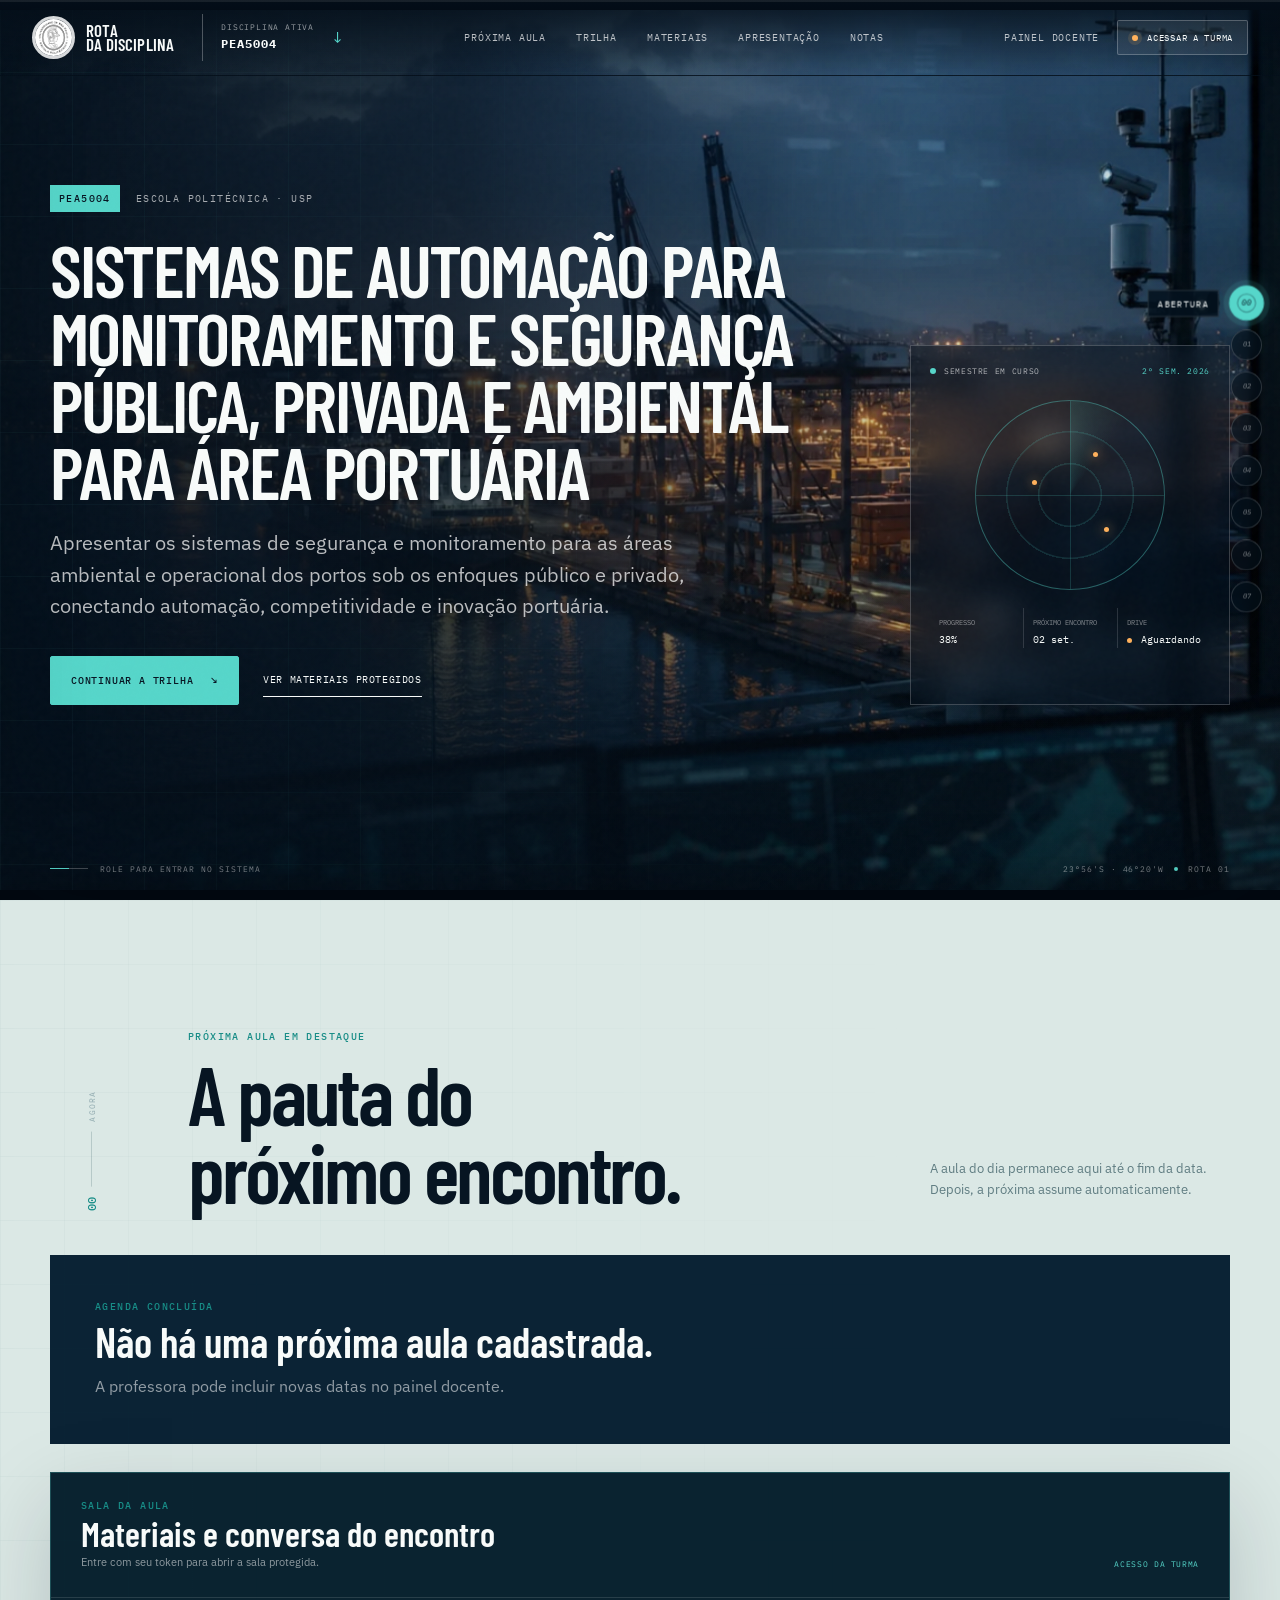
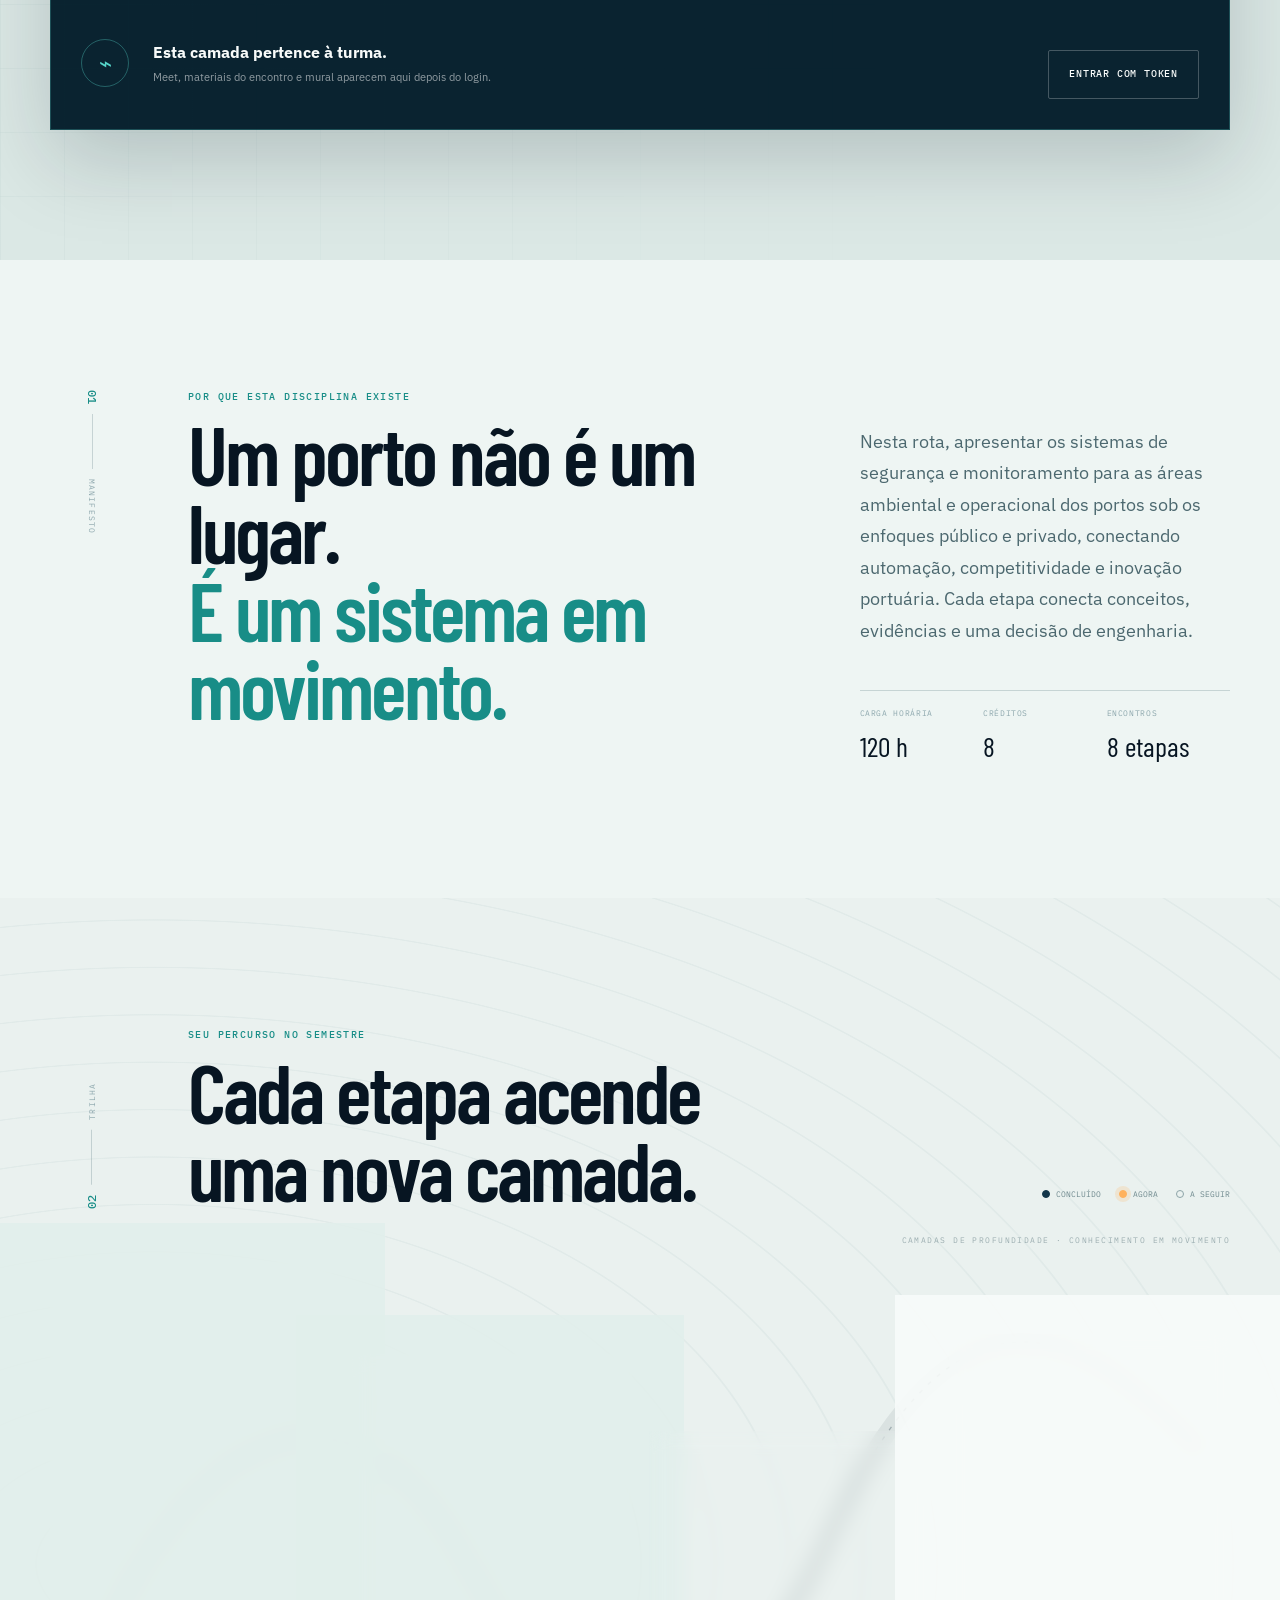
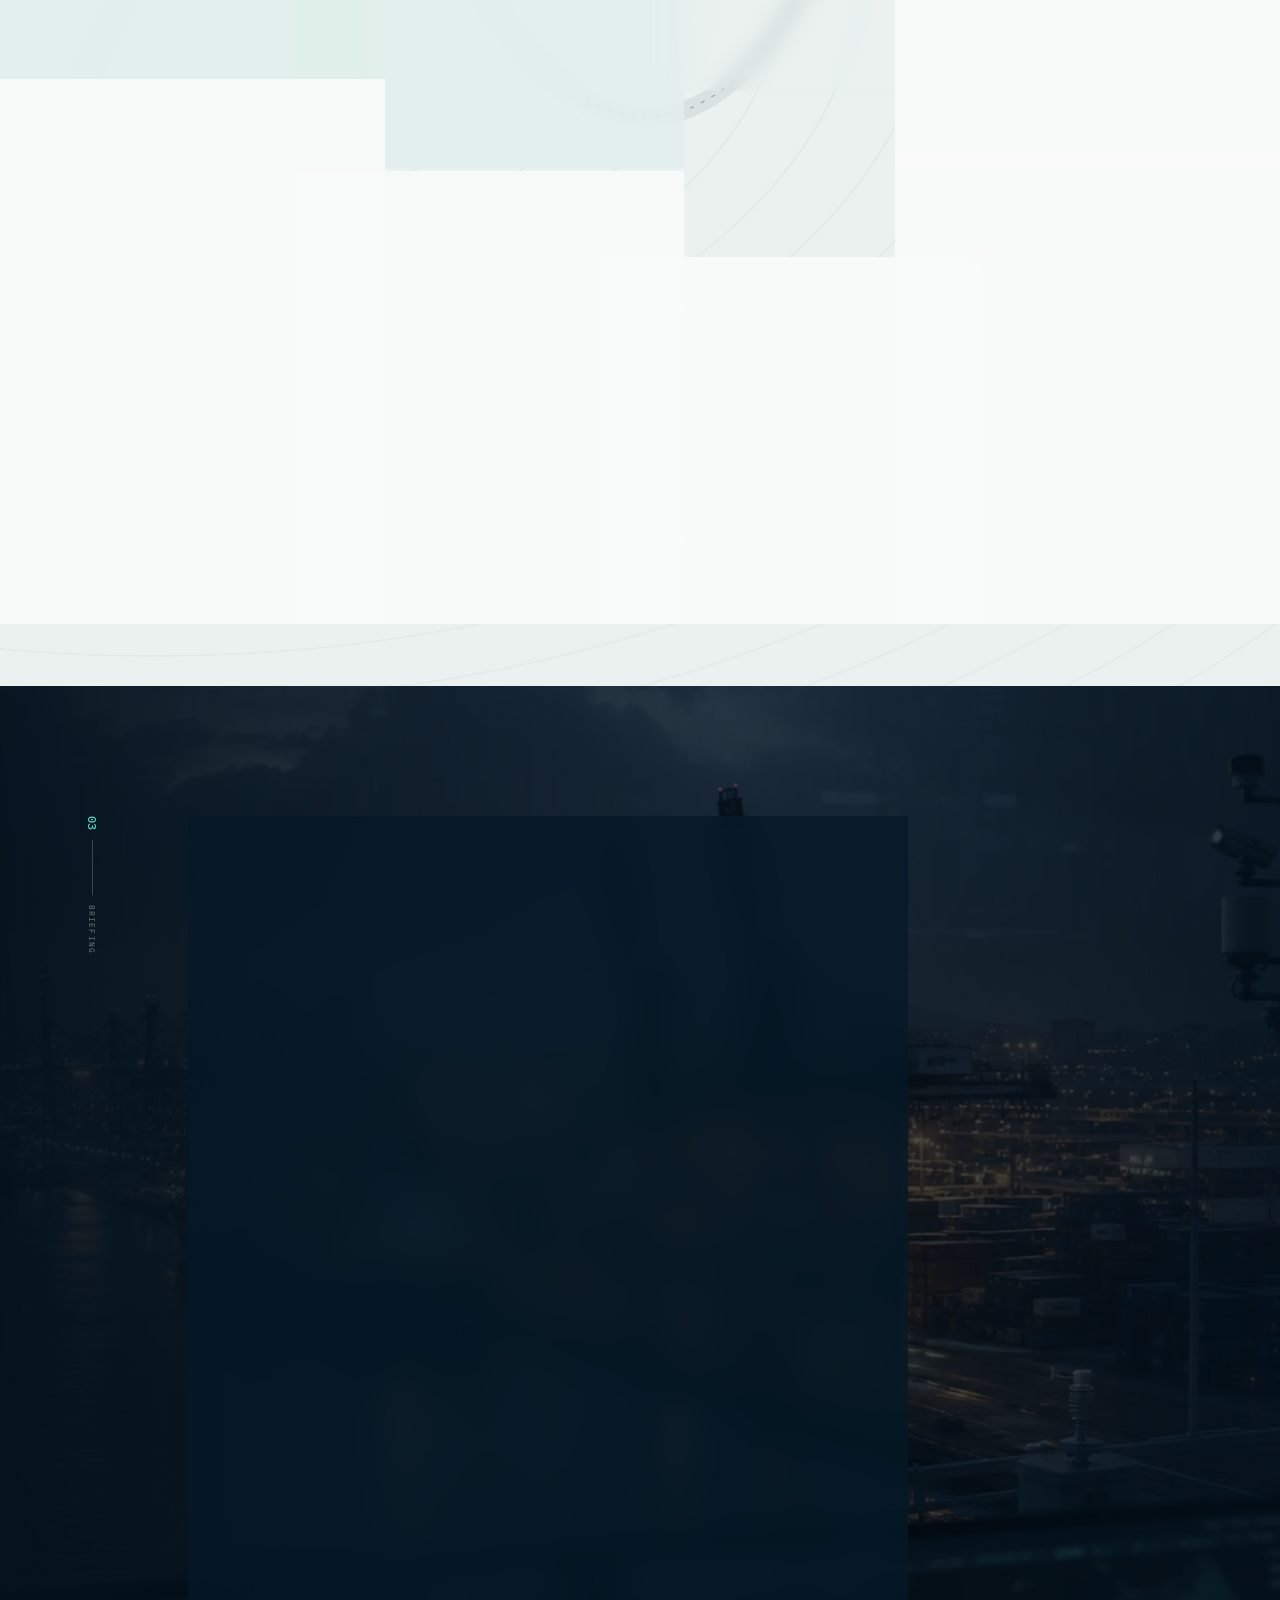
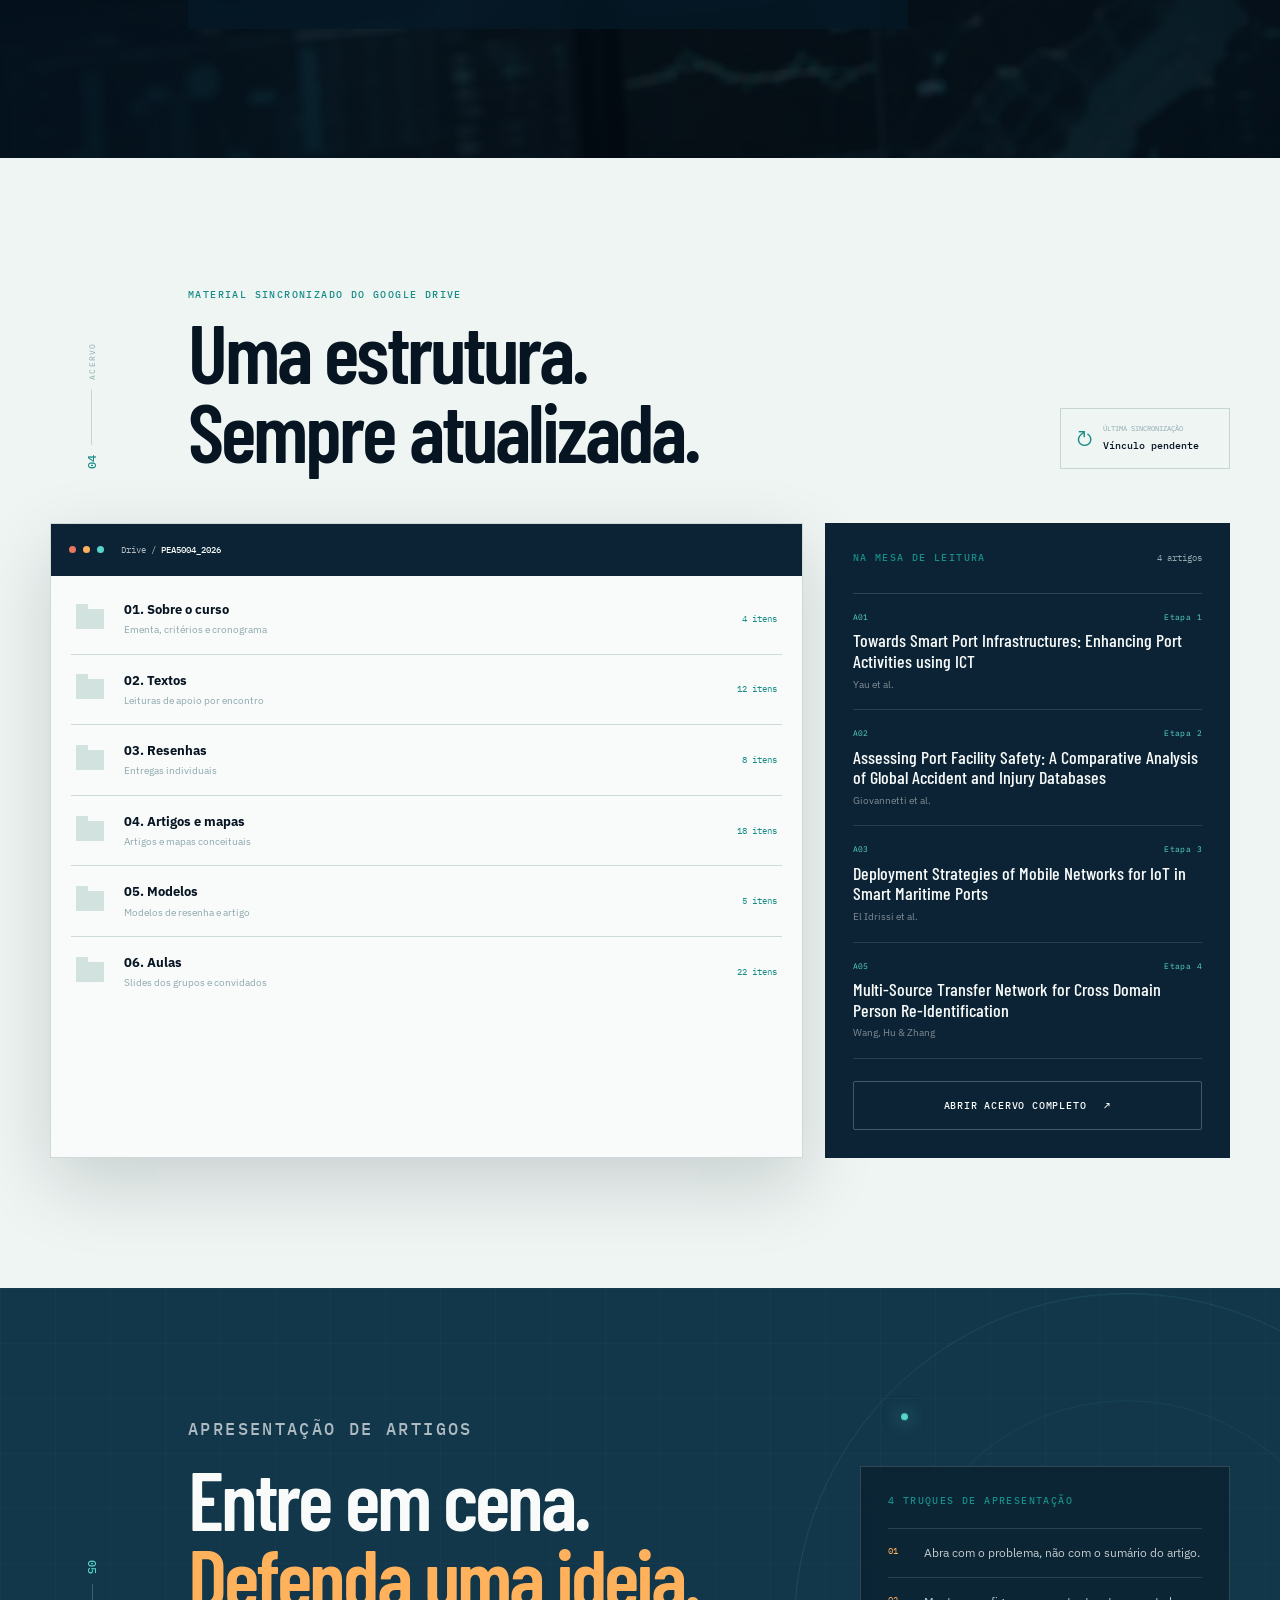
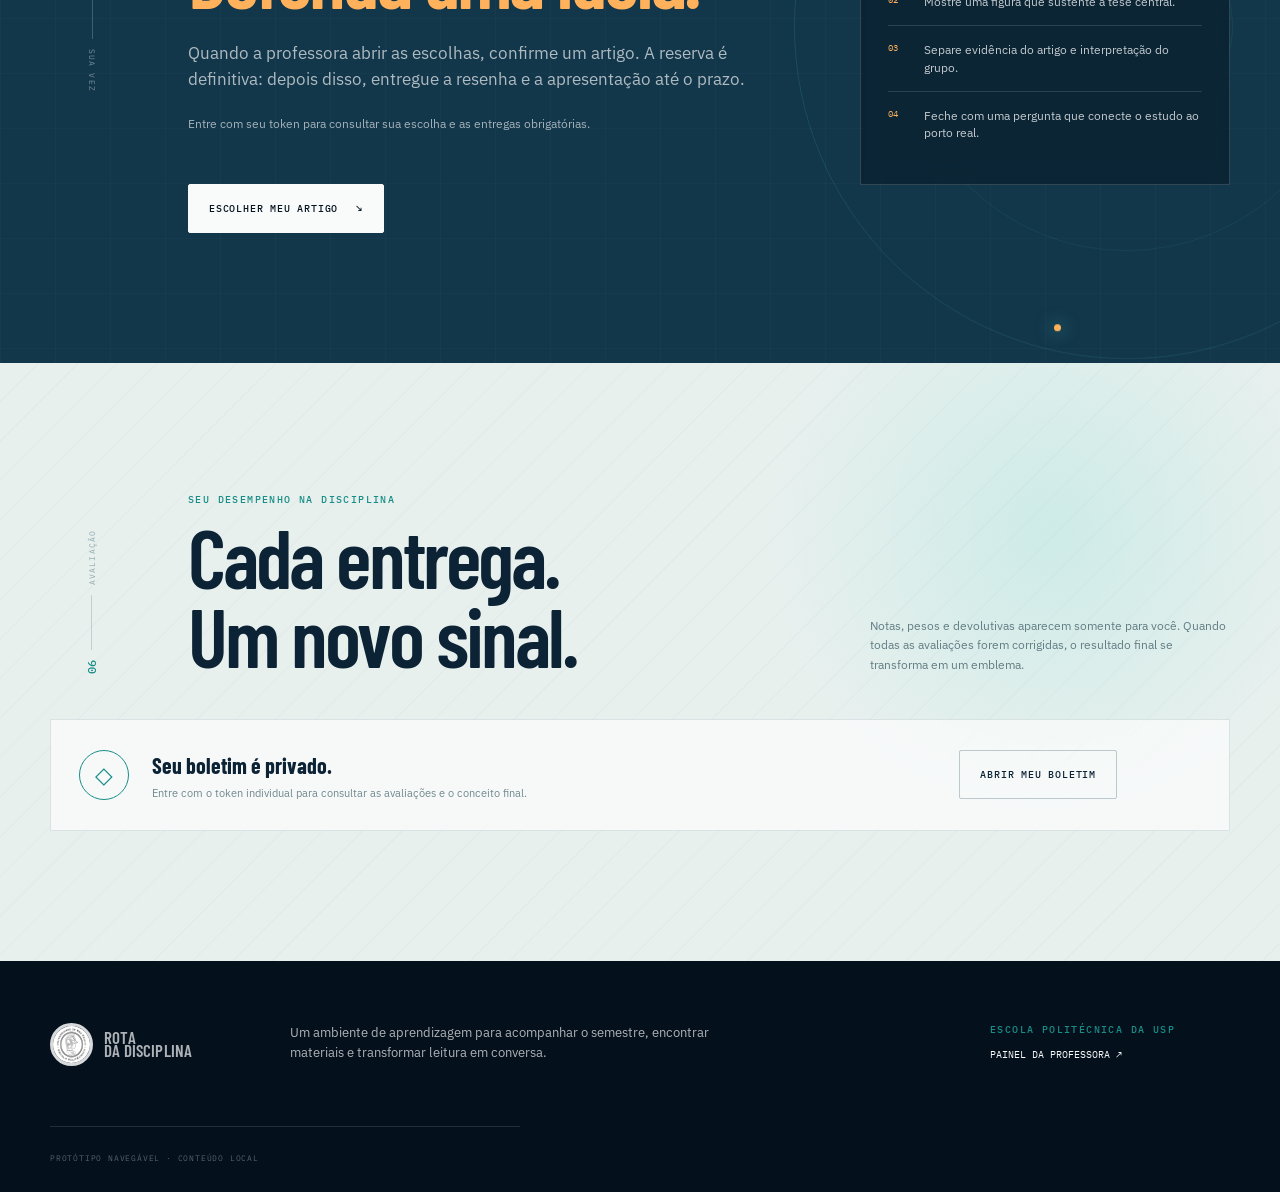
==== commit 13ec4200: "feat: amplia painel e adiciona perfis" ====
--- a/index.html
+++ b/index.html
@@ -52,6 +52,7 @@
     </nav>
     <div class="header-actions">
       <a class="icon-link" href="admin.html" aria-label="Abrir painel da professora">Painel docente</a>
+      <a class="icon-link profile-link" id="studentProfileLink" href="profile.html?role=student&amp;curso=PEA5004" hidden>Meu perfil</a>
       <button class="access-button" id="accessButton"><span class="status-led" aria-hidden="true"></span><span id="accessLabel">Acessar com Nº USP</span></button>
     </div>
   </header>
--- a/styles.css
+++ b/styles.css
@@ -757,13 +757,20 @@
 .form-columns { display: grid; grid-template-columns: minmax(0, 1fr) minmax(0, 1fr); gap: 14px; }.dialog-actions { display: flex; flex-wrap: wrap; align-items: center; justify-content: flex-end; gap: 22px; margin-top: 10px; }
 .toast { position: fixed; z-index: 180; right: 24px; bottom: 24px; max-width: 370px; padding: 14px 18px; color: var(--white); background: var(--ink-2); border-left: 3px solid var(--teal); box-shadow: var(--shadow); font-size: 13px; opacity: 0; transform: translateY(15px); pointer-events: none; transition: opacity .25s ease, transform .25s ease; }.toast.show { opacity: 1; transform: none; }
 
+/* Shared profile for teacher and students */
+.profile-page { min-height: 100vh; color: var(--ink-2); background: #e8efed; background-image: radial-gradient(circle at 78% 18%, rgba(86,214,202,.13), transparent 27%); }
+.profile-header { height: 76px; display: grid; grid-template-columns: 1fr auto 1fr; align-items: center; padding: 0 clamp(20px, 4vw, 64px); color: var(--white); background: var(--ink); }.profile-header .wordmark { justify-self: start; }.profile-header-label { color: rgba(255,255,255,.45); font-family: var(--mono); font-size: 8px; letter-spacing: .09em; text-transform: uppercase; }.profile-header .admin-button { justify-self: end; color: var(--white); border-color: rgba(255,255,255,.22); text-decoration: none; }
+.profile-shell { width: min(1240px, calc(100% - 40px)); margin: 0 auto; padding: 55px 0 90px; }.profile-intro { display: grid; grid-template-columns: 1fr minmax(320px, 480px); gap: 50px; align-items: end; margin-bottom: 32px; }.profile-intro h1 { margin: 5px 0 0; font-size: 66px; line-height: .9; text-transform: uppercase; }.profile-intro p { margin: 0; color: #657f85; font-size: 14px; line-height: 1.6; }
+.profile-workspace { display: grid; grid-template-columns: 300px minmax(0, 1fr); gap: 22px; align-items: start; }.profile-identity-card { position: sticky; top: 22px; min-height: 410px; display: flex; flex-direction: column; align-items: center; padding: 38px 28px; color: var(--white); background: #0a2936; text-align: center; }.profile-identity-card::after { content: 'PEA · USP / IDENTIDADE'; position: absolute; left: 20px; bottom: 18px; color: rgba(255,255,255,.15); font-family: var(--mono); font-size: 7px; letter-spacing: .13em; }.profile-avatar-large { width: 92px; height: 92px; display: grid; place-items: center; margin-bottom: 22px; color: var(--ink); background: var(--amber); border-radius: 50%; box-shadow: 0 0 0 9px rgba(255,177,92,.08); font-family: var(--display); font-size: 39px; }.profile-identity-card > small { color: var(--teal); font-family: var(--mono); font-size: 8px; text-transform: uppercase; }.profile-identity-card h2 { margin: 9px 0 5px; font-size: 31px; line-height: 1; }.profile-identity-card > p { margin: 0; color: rgba(255,255,255,.48); font-size: 9px; }.profile-identity-card dl { width: 100%; display: grid; grid-template-columns: 1fr 1fr; margin: auto 0 15px; border: 1px solid rgba(255,255,255,.12); text-align: left; }.profile-identity-card dl div { padding: 12px; }.profile-identity-card dl div + div { border-left: 1px solid rgba(255,255,255,.12); }.profile-identity-card dt { color: rgba(255,255,255,.38); font-family: var(--mono); font-size: 6px; text-transform: uppercase; }.profile-identity-card dd { margin: 4px 0 0; color: var(--amber); font-family: var(--display); font-size: 17px; }
+.profile-forms { display: grid; gap: 22px; }.profile-panel { background: rgba(250,252,251,.92); border: 1px solid rgba(20,62,74,.13); }.profile-panel > header { display: flex; align-items: end; justify-content: space-between; gap: 20px; padding: 22px 25px; border-bottom: 1px solid rgba(20,62,74,.12); }.profile-panel > header h2 { margin: 4px 0 0; font-size: 34px; line-height: 1; }.profile-status { color: var(--teal-deep); font-family: var(--mono); font-size: 8px; text-transform: uppercase; }.profile-form-grid { display: grid; grid-template-columns: 1fr 1fr; gap: 17px; padding: 25px; }.profile-full { grid-column: 1 / -1; }.profile-form-grid .admin-button { justify-self: start; }.profile-form-message { min-height: 18px; margin: 0; color: var(--teal-deep); font-size: 10px; }.profile-form-hint { margin: -5px 0 0; color: #71898f; font-size: 9px; }.profile-credential-body { display: grid; grid-template-columns: 1fr auto; gap: 18px; align-items: center; padding: 25px; }.profile-credential-body > p { margin: 0; color: #647e84; font-size: 11px; line-height: 1.55; }.profile-secret { grid-column: 1 / -1; display: grid; grid-template-columns: 1fr auto; gap: 10px; padding: 17px; color: var(--white); background: #0a2936; }.profile-secret small { grid-column: 1 / -1; color: var(--teal); font-family: var(--mono); font-size: 8px; text-transform: uppercase; }.profile-secret code { min-width: 0; padding: 11px; overflow-wrap: anywhere; background: rgba(255,255,255,.07); font-family: var(--mono); font-size: 10px; }.profile-secret .admin-button { color: var(--white); border-color: rgba(255,255,255,.2); }.profile-gate { min-height: 280px; display: grid; grid-template-columns: 70px 1fr auto; gap: 24px; align-items: center; padding: 42px; background: #f8fbfa; border: 1px dashed rgba(20,62,74,.25); }.profile-gate > span { width: 66px; height: 66px; display: grid; place-items: center; color: var(--teal-deep); border: 1px solid rgba(24,141,135,.35); border-radius: 50%; font-size: 25px; }.profile-gate strong { font-family: var(--display); font-size: 30px; }.profile-gate p { margin: 5px 0 0; color: #71898f; font-size: 11px; }.profile-gate .primary-button { text-decoration: none; }
+
 /* Admin shell */
 .admin-page { min-height: 100vh; overflow-x: hidden; color: #15343f; background: #e8efed; }
 .admin-locked .admin-shell { filter: blur(7px) saturate(.65); pointer-events: none; user-select: none; }
 .admin-shell { min-height: 100vh; display: grid; grid-template-columns: 264px 1fr; }
 .admin-sidebar { position: sticky; top: 0; height: 100vh; display: flex; flex-direction: column; padding: 25px 20px; color: var(--white); background: var(--ink); }
 .admin-sidebar .wordmark { margin-bottom: 38px; }.admin-sidebar .epusp-seal { width: 39px; height: 39px; flex-basis: 39px; }
-.admin-profile { display: flex; align-items: center; gap: 11px; padding: 14px 0 20px; border-bottom: 1px solid rgba(255,255,255,.12); }
+.admin-profile { display: flex; align-items: center; gap: 11px; padding: 14px 0 20px; color: var(--white); border-bottom: 1px solid rgba(255,255,255,.12); text-decoration: none; }.admin-profile-arrow { margin-left: auto; color: var(--teal); transition: transform .2s ease; }.admin-profile:hover .admin-profile-arrow { transform: translateX(4px); }
 .admin-avatar { width: 34px; height: 34px; display: grid; place-items: center; color: var(--ink); background: var(--amber); border-radius: 50%; font-family: var(--mono); font-size: 10px; font-weight: 500; }
 .admin-profile strong, .admin-profile small { display: block; }.admin-profile strong { font-size: 12px; }.admin-profile small { color: rgba(255,255,255,.48); font-size: 9px; }
 .admin-nav { display: grid; gap: 5px; margin-top: 28px; }
@@ -773,14 +780,38 @@
 .admin-topbar { height: 72px; display: flex; align-items: center; justify-content: space-between; padding: 0 35px; background: rgba(247,250,249,.86); border-bottom: 1px solid rgba(20,62,74,.12); backdrop-filter: blur(12px); }
 .admin-breadcrumb { color: #779096; font-family: var(--mono); font-size: 9px; text-transform: uppercase; }.admin-breadcrumb strong { color: var(--ink-2); font-weight: 500; }
 .admin-top-actions { display: flex; align-items: center; gap: 10px; }.admin-button { min-height: 38px; padding: 0 15px; color: var(--ink-2); background: transparent; border: 1px solid rgba(20,62,74,.2); font-family: var(--mono); font-size: 9px; letter-spacing: .05em; text-transform: uppercase; }.admin-button:hover { background: #fff; }.admin-button.primary { color: var(--ink); background: var(--teal); border-color: var(--teal); }
-.admin-content { width: 100%; max-width: 1380px; padding: 36px; }
+.admin-content { width: 100%; max-width: 1540px; padding: 36px clamp(36px, 3vw, 56px) 70px; }
 .admin-welcome { display: flex; justify-content: space-between; align-items: end; margin-bottom: 27px; }.admin-welcome h1 { margin: 4px 0 0; font-size: 48px; text-transform: uppercase; }.admin-welcome p { max-width: 520px; margin: 0; color: #6d868c; font-size: 13px; }
-.course-tabs { display: grid; grid-template-columns: repeat(3, 1fr); gap: 12px; margin-bottom: 24px; }
-.admin-course-tab { position: relative; min-width: 0; min-height: 122px; overflow: hidden; padding: 16px; color: var(--white); background: var(--ink-2) center/cover; border: 2px solid transparent; text-align: left; isolation: isolate; }.admin-course-tab::before { content: ''; position: absolute; inset: 0; z-index: -1; background: linear-gradient(90deg, rgba(6,23,36,.96), rgba(6,23,36,.48)); }.admin-course-tab.active { border-color: var(--teal); }.admin-course-tab small, .admin-course-tab strong, .admin-course-tab span { display: block; }.admin-course-tab small { color: var(--teal); font-family: var(--mono); font-size: 9px; }.admin-course-tab strong { max-width: 280px; margin-top: 7px; font-family: var(--display); font-size: 23px; line-height: 1; }.admin-course-tab span { position: absolute; right: 13px; top: 13px; padding: 4px 6px; background: rgba(0,0,0,.35); font-family: var(--mono); font-size: 7px; text-transform: uppercase; }
-.metric-grid { display: grid; grid-template-columns: repeat(4, 1fr); gap: 12px; margin-bottom: 20px; }.metric { padding: 18px; background: #f7faf9; border: 1px solid rgba(20,62,74,.12); }.metric small { display: block; color: #789095; font-family: var(--mono); font-size: 8px; text-transform: uppercase; }.metric strong { display: block; margin-top: 7px; color: var(--ink-2); font-family: var(--display); font-size: 36px; font-weight: 600; line-height: 1; }.metric span { display: block; margin-top: 4px; color: var(--teal-deep); font-size: 10px; }
+.admin-course-browser { margin: 34px 0 38px; }
+.course-browser-heading { display: flex; align-items: end; justify-content: space-between; gap: 25px; margin-bottom: 16px; }.course-browser-heading h2 { margin: 2px 0 0; font-size: 43px; line-height: 1; text-transform: uppercase; }.course-browser-heading p { margin: 6px 0 0; color: #71898f; font-size: 11px; }
+.course-tabs { display: grid; grid-template-columns: repeat(3, minmax(0, 1fr)); gap: 12px; margin-bottom: 0; }
+.admin-course-tab { position: relative; min-width: 0; min-height: 112px; overflow: hidden; padding: 17px; color: var(--white); background: var(--ink-2) center/cover; border: 2px solid transparent; text-align: left; isolation: isolate; transition: border-color .25s ease, transform .25s ease, box-shadow .25s ease; }.admin-course-tab::before { content: ''; position: absolute; inset: 0; z-index: -2; background: linear-gradient(90deg, rgba(6,23,36,.97), rgba(6,23,36,.52)); }.admin-course-tab::after { content: ''; position: absolute; inset: auto 17px 10px; z-index: -1; height: 1px; background: linear-gradient(90deg, var(--teal), transparent); opacity: .55; }.admin-course-tab:hover { border-color: rgba(86,214,202,.55); transform: translateY(-2px); box-shadow: 0 16px 35px rgba(5,27,39,.18); }.admin-course-tab.active { border-color: var(--teal); }.admin-course-tab strong { display: block; max-width: 330px; margin-top: 8px; font-family: var(--display); font-size: 24px; line-height: .98; }.course-card-code { display: block; color: var(--teal); font-family: var(--mono); font-size: 8px; text-transform: uppercase; }.course-card-state { position: absolute; right: 13px; top: 13px; padding: 4px 6px; background: rgba(0,0,0,.42); font-family: var(--mono); font-size: 7px; text-transform: uppercase; }.course-card-action { position: absolute; left: 17px; bottom: 17px; display: flex; align-items: center; gap: 8px; color: rgba(255,255,255,.64); font-family: var(--mono); font-size: 7px; letter-spacing: .05em; text-transform: uppercase; }.course-card-action b { color: var(--teal); font-size: 13px; font-weight: 400; transition: transform .2s ease; }.admin-course-tab:hover .course-card-action b { transform: translateX(4px); }
+.admin-course-tab.course-inactive { cursor: not-allowed; filter: grayscale(1); opacity: .38; border-color: rgba(20,62,74,.2); }.admin-course-tab.course-inactive::before { background: linear-gradient(90deg, rgba(20,31,36,.97), rgba(43,51,54,.78)); }.admin-course-tab.course-inactive:hover { border-color: rgba(20,62,74,.2); box-shadow: none; transform: none; }.admin-course-tab.course-inactive .course-card-code, .admin-course-tab.course-inactive .course-card-action b { color: rgba(255,255,255,.55); }
+body[data-admin-active-view="visao"] .course-tabs { gap: 18px; }
+body[data-admin-active-view="visao"] .admin-course-tab { min-height: 226px; padding: 26px; background-position: center; }
+body[data-admin-active-view="visao"] .admin-course-tab::before { background: linear-gradient(105deg, rgba(5,21,33,.98) 0%, rgba(5,21,33,.82) 47%, rgba(5,21,33,.24) 100%); }
+body[data-admin-active-view="visao"] .admin-course-tab::after { inset: auto 26px 50px; }
+body[data-admin-active-view="visao"] .admin-course-tab strong { max-width: 390px; margin-top: 16px; font-size: clamp(30px, 2.15vw, 39px); }
+body[data-admin-active-view="visao"] .course-card-code { font-size: 9px; letter-spacing: .04em; }
+body[data-admin-active-view="visao"] .course-card-state { right: 20px; top: 20px; padding: 6px 8px; }
+body[data-admin-active-view="visao"] .course-card-action { left: 26px; bottom: 23px; font-size: 8px; }
+.metric-grid { display: grid; grid-template-columns: repeat(4, minmax(0, 1fr)); gap: 0; margin-bottom: 20px; border: 1px solid rgba(20,62,74,.13); box-shadow: 0 14px 40px rgba(23,56,64,.04); }.metric { position: relative; min-width: 0; padding: 18px 22px 20px; overflow: hidden; background: rgba(248,251,250,.9); border-left: 1px solid rgba(20,62,74,.12); }.metric:first-child { border-left: 0; }.metric::after { content: ''; position: absolute; left: 0; bottom: 0; width: 42%; height: 2px; background: var(--teal-deep); transform: scaleX(.18); transform-origin: left; transition: transform .3s ease; }.metric:hover::after { transform: scaleX(1); }.metric small { display: block; color: #789095; font-family: var(--mono); font-size: 8px; letter-spacing: .05em; text-transform: uppercase; }.metric strong { display: block; margin-top: 8px; color: var(--ink-2); font-family: var(--display); font-size: 42px; font-weight: 600; line-height: .9; }.metric span { display: block; margin-top: 7px; color: var(--teal-deep); font-size: 9px; }
+
+/* Overview call sheet: today when possible, otherwise the next scheduled class */
+.overview-agenda { margin-top: 4px; }
+.overview-agenda-heading { display: flex; align-items: end; justify-content: space-between; gap: 28px; margin-bottom: 15px; padding-top: 20px; border-top: 1px solid rgba(20,62,74,.16); }.overview-agenda-heading h2 { margin: 3px 0 0; font-size: 44px; line-height: 1; text-transform: uppercase; }.overview-agenda-heading > p { max-width: 560px; margin: 0; color: #6d868c; font-size: 11px; text-align: right; }
+.overview-agenda-board { min-height: 350px; display: grid; grid-template-columns: 178px minmax(0, 1fr) 245px; overflow: hidden; color: var(--white); background: #0b2734; box-shadow: 0 28px 70px rgba(4,25,36,.14); animation: overview-rise .45s ease both; }
+@keyframes overview-rise { from { opacity: 0; transform: translateY(12px); } to { opacity: 1; transform: none; } }
+.overview-agenda-date { min-height: 350px; display: flex; flex-direction: column; align-items: center; justify-content: center; padding: 25px 18px; color: var(--ink); background: var(--amber); text-align: center; }.overview-agenda-date small, .overview-agenda-date span { font-family: var(--mono); font-size: 9px; letter-spacing: .12em; text-transform: uppercase; }.overview-agenda-date strong { margin: 7px 0 0; font-family: var(--display); font-size: 86px; font-weight: 600; line-height: .8; }.overview-agenda-date i { width: 38px; height: 1px; margin: 22px 0; background: rgba(5,30,40,.35); }.overview-agenda-date time { font-family: var(--display); font-size: 29px; font-style: normal; }
+.overview-agenda-content { min-width: 0; padding: 29px 32px 28px; }.overview-theme { color: var(--teal); font-family: var(--mono); font-size: 8px; letter-spacing: .08em; text-transform: uppercase; }.overview-agenda-content > h3 { max-width: 760px; margin: 8px 0 10px; font-family: var(--display); font-size: clamp(32px, 2.4vw, 43px); font-weight: 600; line-height: .95; }.overview-agenda-meta { display: flex; flex-wrap: wrap; gap: 8px 18px; margin: 0; color: rgba(255,255,255,.54); font-family: var(--mono); font-size: 8px; text-transform: uppercase; }.overview-agenda-meta span:last-child { color: var(--teal); }
+.overview-moments { display: grid; grid-template-columns: .82fr 1.18fr; margin-top: 23px; border-top: 1px solid rgba(255,255,255,.14); }.overview-moments > article { min-width: 0; padding: 20px 22px 0 0; }.overview-moments > article + article { padding-left: 23px; border-left: 1px solid rgba(255,255,255,.14); }.overview-moments article > span { color: var(--amber); font-family: var(--mono); font-size: 7px; letter-spacing: .08em; text-transform: uppercase; }.overview-moments article > strong { display: block; margin-top: 7px; font-family: var(--display); font-size: 21px; font-weight: 500; line-height: 1.05; }.overview-moments article > p { margin: 6px 0 0; color: rgba(255,255,255,.52); font-size: 9px; line-height: 1.45; }
+.overview-article-roster { display: grid; gap: 5px; margin: 9px 0 0; padding: 0; list-style: none; }.overview-article-roster li { display: grid; grid-template-columns: 34px 1fr; gap: 8px; align-items: start; }.overview-article-roster li > span { color: var(--teal); font-family: var(--mono); font-size: 7px; }.overview-article-roster strong, .overview-article-roster small { display: block; overflow: hidden; text-overflow: ellipsis; white-space: nowrap; }.overview-article-roster strong { color: rgba(255,255,255,.86); font-size: 9px; font-weight: 500; }.overview-article-roster small, .overview-more-articles { margin-top: 2px; color: rgba(255,255,255,.4); font-size: 7px; }.overview-more-articles { display: block; margin-top: 7px; font-family: var(--mono); text-transform: uppercase; }
+.overview-agenda-actions { min-width: 0; display: flex; flex-direction: column; gap: 10px; padding: 27px 24px; background: #071d29; border-left: 1px solid rgba(255,255,255,.12); }.overview-agenda-status { position: relative; padding-left: 17px; }.overview-agenda-status > span { position: absolute; left: 0; top: 4px; width: 6px; height: 6px; background: var(--teal); border-radius: 50%; box-shadow: 0 0 0 6px rgba(86,214,202,.08); }.overview-agenda-status small, .overview-agenda-status strong { display: block; }.overview-agenda-status small { color: rgba(255,255,255,.42); font-family: var(--mono); font-size: 7px; text-transform: uppercase; }.overview-agenda-status strong { margin-top: 4px; font-family: var(--display); font-size: 25px; font-weight: 500; }.overview-agenda-actions dl { display: grid; grid-template-columns: 1fr 1fr; margin: 8px 0 auto; border: 1px solid rgba(255,255,255,.12); }.overview-agenda-actions dl div { padding: 11px; }.overview-agenda-actions dl div + div { border-left: 1px solid rgba(255,255,255,.12); }.overview-agenda-actions dt { color: rgba(255,255,255,.38); font-family: var(--mono); font-size: 6px; text-transform: uppercase; }.overview-agenda-actions dd { margin: 3px 0 0; color: var(--amber); font-family: var(--display); font-size: 25px; }.overview-agenda-actions .admin-button { width: 100%; color: var(--white); border-color: rgba(255,255,255,.2); }.overview-agenda-actions .admin-button:hover { color: var(--ink); background: var(--teal); border-color: var(--teal); }.overview-agenda-actions .admin-button.primary { color: var(--ink); }
+.overview-agenda-empty { grid-column: 1 / -1; min-height: 250px; display: grid; grid-template-columns: 62px 1fr auto; gap: 22px; align-items: center; padding: 40px; color: var(--ink-2); background: #f8fbfa; border: 1px dashed rgba(20,62,74,.24); }.overview-agenda-empty > span { width: 58px; height: 58px; display: grid; place-items: center; color: var(--teal-deep); border: 1px solid rgba(24,141,135,.35); border-radius: 50%; font-size: 26px; }.overview-agenda-empty strong { font-family: var(--display); font-size: 26px; }.overview-agenda-empty p { margin: 5px 0 0; color: #71898f; font-size: 10px; }
 .admin-grid { display: grid; grid-template-columns: minmax(0, 1fr) 360px; gap: 20px; align-items: start; }
 .admin-panel { margin-bottom: 20px; background: #f8fbfa; border: 1px solid rgba(20,62,74,.12); }.panel-heading { display: flex; align-items: center; justify-content: space-between; gap: 18px; padding: 18px 20px; border-bottom: 1px solid rgba(20,62,74,.12); }.panel-heading h2 { margin: 0; font-family: var(--display); font-size: 28px; letter-spacing: -.01em; }.panel-heading p { margin: 3px 0 0; color: #789095; font-size: 11px; }.panel-body { padding: 20px; }.editor-grid { display: grid; grid-template-columns: 150px 1fr; gap: 14px 18px; }.editor-grid .full { grid-column: 1 / -1; }.editor-grid .double { grid-column: span 1; }
 .course-cover-editor { position: relative; min-height: 215px; margin-bottom: 20px; overflow: hidden; background: var(--ink-2) center/cover; }.course-cover-editor::after { content: ''; position: absolute; inset: 0; background: linear-gradient(90deg, rgba(5,20,32,.84), transparent 65%); }.cover-editor-copy { position: absolute; z-index: 1; left: 20px; bottom: 18px; color: #fff; }.cover-editor-copy small { color: var(--teal); font-family: var(--mono); font-size: 9px; }.cover-editor-copy strong { display: block; max-width: 430px; margin-top: 6px; font-family: var(--display); font-size: 31px; line-height: 1; }
+.catalog-source-link { display: flex; align-items: center; justify-content: space-between; padding: 11px 13px; color: var(--teal-deep); background: #e2eeeb; border-left: 3px solid var(--teal-deep); font-family: var(--mono); font-size: 8px; text-decoration: none; text-transform: uppercase; }.catalog-source-link:hover { background: #d6e9e4; }
 .drive-card { color: var(--white); background: var(--ink-2); }.drive-card .panel-heading { border-color: rgba(255,255,255,.13); }.drive-card .panel-heading p { color: rgba(255,255,255,.5); }.drive-state { display: flex; align-items: center; gap: 12px; padding-bottom: 18px; border-bottom: 1px solid rgba(255,255,255,.12); }.drive-state-icon { width: 38px; height: 38px; display: grid; place-items: center; border: 1px solid rgba(86,214,202,.45); border-radius: 50%; color: var(--teal); }.drive-state strong, .drive-state small { display: block; }.drive-state strong { font-size: 12px; }.drive-state small { color: rgba(255,255,255,.45); font-size: 9px; }.drive-folders { display: grid; gap: 9px; margin: 17px 0; }.drive-folder { display: flex; align-items: center; justify-content: space-between; color: rgba(255,255,255,.7); font-family: var(--mono); font-size: 8px; }.drive-folder span:last-child { color: var(--teal); }.drive-card .admin-button { width: 100%; color: var(--white); border-color: rgba(255,255,255,.22); }
 .admin-list { display: grid; }.admin-list-row { display: grid; grid-template-columns: 45px minmax(0, 1fr) auto auto; gap: 14px; align-items: center; padding: 13px 20px; border-bottom: 1px solid rgba(20,62,74,.1); }.admin-list-row:last-child { border-bottom: 0; }.row-index { color: var(--teal-deep); font-family: var(--mono); font-size: 10px; }.admin-list-row strong, .admin-list-row small { display: block; }.admin-list-row strong { font-size: 12px; }.admin-list-row small { color: #7d9398; font-size: 9px; }.row-meta { color: #698188; font-family: var(--mono); font-size: 8px; text-transform: uppercase; }.row-action { width: 30px; height: 30px; color: #6d858a; background: transparent; border: 1px solid rgba(20,62,74,.15); }
 .student-table { width: 100%; border-collapse: collapse; }.student-table th, .student-table td { padding: 12px 14px; border-bottom: 1px solid rgba(20,62,74,.1); text-align: left; }.student-table th { color: #7c9296; font-family: var(--mono); font-size: 7px; font-weight: 500; text-transform: uppercase; }.student-table td { font-size: 11px; }.access-pill { display: inline-flex; align-items: center; gap: 5px; color: var(--teal-deep); font-family: var(--mono); font-size: 8px; text-transform: uppercase; }.access-pill::before { content: ''; width: 5px; height: 5px; border-radius: 50%; background: currentColor; }.access-pill.off { color: #9a8b83; }
@@ -798,6 +829,18 @@
 .upload-admin-row { grid-template-columns: 42px minmax(0, 1fr) minmax(160px, .55fr) auto; }.file-badge { width: 34px; height: 40px; display: grid; place-items: center; background: #dce8e5; color: var(--teal-deep); font-family: var(--mono); font-size: 7px; text-transform: uppercase; clip-path: polygon(0 0, 72% 0, 100% 25%, 100% 100%, 0 100%); }.upload-context { color: #6e858a; font-size: 9px; }.upload-context strong { color: var(--ink-2); font-size: 9px; }.file-size { color: #789095; font-family: var(--mono); font-size: 8px; }.upload-file-actions { display: grid; justify-items: end; gap: 7px; }.upload-file-actions .row-action { text-decoration: none; }
 .deliverable-type-list { display: flex; flex-wrap: wrap; gap: 9px; padding: 18px 20px; }.deliverable-type-chip { display: inline-grid; grid-template-columns: auto 24px; align-items: center; gap: 8px; padding: 7px 7px 7px 11px; color: #24515a; background: #deebe8; border: 1px solid rgba(24,141,135,.15); font-family: var(--mono); font-size: 8px; text-transform: uppercase; }.deliverable-type-chip button { width: 24px; height: 24px; color: #738b90; background: rgba(255,255,255,.55); border: 0; }.deliverable-type-form { display: grid; grid-template-columns: 1fr auto; gap: 10px; padding: 15px 20px; background: #edf3f1; border-top: 1px solid rgba(20,62,74,.1); }.deliverable-type-form input { min-width: 0; padding: 10px 11px; border: 1px solid rgba(20,62,74,.18); font-size: 11px; }
 
+/* Configurations use the workspace instead of inheriting the narrow utility rail */
+body[data-admin-active-view="configuracoes"] .admin-grid { grid-template-columns: 1fr; }
+body[data-admin-active-view="configuracoes"] .admin-grid > div { display: none; }
+body[data-admin-active-view="configuracoes"] .admin-grid > aside { display: grid; grid-template-columns: repeat(12, minmax(0, 1fr)); gap: 20px; }
+body[data-admin-active-view="configuracoes"] .admin-grid > aside > .admin-panel { min-width: 0; margin: 0; }
+body[data-admin-active-view="configuracoes"] #publicationPanel, body[data-admin-active-view="configuracoes"] #persistencePanel { grid-column: span 6; }
+body[data-admin-active-view="configuracoes"] #privacyPanel { grid-column: span 7; }
+body[data-admin-active-view="configuracoes"] #openaiPanel { grid-column: span 5; }
+body[data-admin-active-view="configuracoes"] #accountPanel { grid-column: 1 / -1; }
+body[data-admin-active-view="configuracoes"] .privacy-switches { grid-template-columns: repeat(2, minmax(0, 1fr)); }
+body[data-admin-active-view="configuracoes"] #accountPanel .panel-body { display: flex; align-items: center; justify-content: space-between; gap: 20px; }
+
 /* Responsive */
 @media (max-width: 1100px) {
   :root { --shell: min(100% - 42px, 980px); }
@@ -808,6 +851,14 @@
   .next-class-heading { grid-template-columns: 55px 1fr; gap: 32px; }.next-class-rule { grid-column: 2; }.class-call-sheet { grid-template-columns: 145px 1fr; }.class-call-main { padding: 28px; }.two-act-grid { grid-template-columns: 1fr 1fr; }
   .materials-layout { grid-template-columns: 1fr; }.module-grid { grid-template-columns: repeat(4, minmax(210px, 1fr)); overflow-x: auto; padding: 12px 10px 44px; }.route-canvas { min-height: auto; }.route-line { display: none; }.module-card:nth-child(n) { margin-top: 0; }
   .admin-grid { grid-template-columns: 1fr; }.admin-content { width: 100%; }.drive-card { order: -1; }
+  .profile-workspace { grid-template-columns: 260px minmax(0, 1fr); }
+  body[data-admin-active-view="visao"] .course-tabs { grid-template-columns: repeat(2, minmax(0, 1fr)); }
+  body[data-admin-active-view="visao"] .admin-course-tab:last-child:nth-child(odd) { grid-column: 1 / -1; min-height: 190px; }
+  .overview-agenda-board { grid-template-columns: 150px minmax(0, 1fr); }
+  .overview-agenda-date { min-height: 330px; }
+  .overview-agenda-actions { grid-column: 1 / -1; display: grid; grid-template-columns: minmax(180px, 1fr) 190px auto auto; align-items: center; border-top: 1px solid rgba(255,255,255,.12); border-left: 0; }
+  .overview-agenda-actions dl { margin: 0; }.overview-agenda-actions .admin-button { width: auto; white-space: nowrap; }
+  body[data-admin-active-view="configuracoes"] #privacyPanel, body[data-admin-active-view="configuracoes"] #openaiPanel { grid-column: 1 / -1; }
   .cinematic-chapters { display: none; }
 }
 
@@ -824,7 +875,15 @@
   .presentation-orbit { width: 100vw; right: -50vw; }.footer-grid { grid-template-columns: 1fr; gap: 30px; }.footer-meta { grid-column: 1; }
   .app-dialog { max-height: calc(100dvh - 20px); }.form-columns { grid-template-columns: 1fr; }.dialog-card { padding: 30px 20px 24px; }.access-card { padding: 30px 20px 24px; background-image: none; }.access-card::after { display: none; }.credential-head { grid-template-columns: auto 1fr; }.credential-head small { grid-column: 2; }.token-contract { grid-template-columns: 1fr; }.token-contract span { border-top: 1px solid var(--line); border-left: 0; }.token-contract span:first-child { border-top: 0; }.dialog-card h2 { padding-right: 46px; font-size: 39px; }.dialog-actions { gap: 15px; }.toast { right: 15px; bottom: 15px; left: 15px; }
 
-  .admin-shell { display: block; }.admin-sidebar { position: static; width: 100%; height: auto; display: grid; grid-template-columns: 1fr auto; align-items: center; padding: 13px 15px; }.admin-sidebar .wordmark { margin: 0; }.admin-profile, .admin-nav, .sidebar-foot { display: none; }.admin-topbar { height: 60px; padding: 0 15px; }.admin-top-actions .admin-button:first-child { display: none; }.admin-content { width: 100%; padding: 22px 15px; }.admin-welcome { display: grid; gap: 12px; }.admin-welcome h1 { font-size: 38px; }.course-tabs { grid-template-columns: 1fr; }.metric-grid { grid-template-columns: 1fr 1fr; }.admin-grid { grid-template-columns: 1fr; }.editor-grid { grid-template-columns: 1fr; }.editor-grid .full { grid-column: 1; }.admin-list-row { grid-template-columns: 34px 1fr auto; }.row-meta { display: none; }.inline-form { grid-template-columns: 1fr; }.student-table { display: block; overflow-x: auto; white-space: nowrap; }
+  .admin-shell { display: block; }.admin-sidebar { position: static; width: 100%; height: auto; display: grid; grid-template-columns: 1fr auto; align-items: center; padding: 13px 15px; }.admin-sidebar .wordmark { margin: 0; }.admin-profile, .admin-nav, .sidebar-foot { display: none; }.admin-topbar { height: 60px; padding: 0 15px; }.admin-top-actions .admin-button:first-child { display: none; }.admin-content { width: 100%; padding: 22px 15px; }.admin-welcome { display: grid; gap: 12px; }.admin-welcome h1 { font-size: 38px; }.course-tabs, body[data-admin-active-view="visao"] .course-tabs { grid-template-columns: 1fr; }.metric-grid { grid-template-columns: 1fr 1fr; }.admin-grid { grid-template-columns: 1fr; }.editor-grid { grid-template-columns: 1fr; }.editor-grid .full { grid-column: 1; }.admin-list-row { grid-template-columns: 34px 1fr auto; }.row-meta { display: none; }.inline-form { grid-template-columns: 1fr; }.student-table { display: block; overflow-x: auto; white-space: nowrap; }
+  .profile-header { grid-template-columns: 1fr auto; padding: 0 15px; }.profile-header-label { display: none; }.profile-shell { width: min(100% - 30px, 1240px); padding-top: 34px; }.profile-intro { grid-template-columns: 1fr; gap: 16px; }.profile-intro h1 { font-size: 52px; }.profile-workspace { grid-template-columns: 1fr; }.profile-identity-card { position: relative; top: auto; min-height: 300px; }.profile-form-grid, .profile-credential-body { grid-template-columns: 1fr; }.profile-full, .profile-secret { grid-column: 1; }.profile-secret { grid-template-columns: 1fr; }.profile-gate { grid-template-columns: 1fr; padding: 28px 22px; }.profile-gate .primary-button { width: 100%; }
+  .metric { padding: 15px; border-top: 1px solid rgba(20,62,74,.12); border-left: 0; }.metric:nth-child(-n+2) { border-top: 0; }.metric:nth-child(even) { border-left: 1px solid rgba(20,62,74,.12); }.metric strong { font-size: 35px; }
+  .admin-course-browser { margin: 28px 0 32px; }.course-browser-heading, .overview-agenda-heading { display: grid; align-items: start; }.course-browser-heading h2, .overview-agenda-heading h2 { font-size: 38px; }.course-browser-heading .admin-button { width: 100%; }.overview-agenda-heading > p { text-align: left; }
+  body[data-admin-active-view="visao"] .admin-course-tab, body[data-admin-active-view="visao"] .admin-course-tab:last-child:nth-child(odd) { grid-column: auto; min-height: 195px; }
+  .overview-agenda-board { grid-template-columns: 1fr; }.overview-agenda-date { min-height: auto; flex-direction: row; justify-content: flex-start; gap: 10px; padding: 16px 20px; text-align: left; }.overview-agenda-date strong { order: -1; margin: 0; font-size: 48px; }.overview-agenda-date i { width: 1px; height: 28px; margin: 0 5px; }.overview-agenda-date time { margin-left: auto; font-size: 25px; }.overview-agenda-content { padding: 24px 20px; }.overview-agenda-content > h3 { font-size: 34px; }.overview-moments { grid-template-columns: 1fr; }.overview-moments > article { padding: 18px 0; }.overview-moments > article + article { padding-left: 0; border-top: 1px solid rgba(255,255,255,.14); border-left: 0; }.overview-agenda-actions { grid-column: auto; grid-template-columns: 1fr; padding: 22px 20px; }.overview-agenda-actions .admin-button { width: 100%; }.overview-agenda-empty { grid-template-columns: 1fr; padding: 28px 22px; }.overview-agenda-empty .admin-button { width: 100%; }
+  body[data-admin-active-view="configuracoes"] .admin-grid > aside { grid-template-columns: 1fr; }
+  body[data-admin-active-view="configuracoes"] #publicationPanel, body[data-admin-active-view="configuracoes"] #persistencePanel, body[data-admin-active-view="configuracoes"] #privacyPanel, body[data-admin-active-view="configuracoes"] #openaiPanel, body[data-admin-active-view="configuracoes"] #accountPanel { grid-column: 1; }
+  body[data-admin-active-view="configuracoes"] .privacy-switches { grid-template-columns: 1fr; }
   .class-admin-row { grid-template-columns: 62px 1fr auto; }.class-specialist-summary { grid-column: 2; border-left: 0; padding-left: 0; }.class-row-actions { grid-column: 3; grid-row: 1 / 3; flex-direction: column; }.presenter-checks { grid-template-columns: 1fr; }.upload-admin-row { grid-template-columns: 36px 1fr; }.upload-context, .upload-file-actions { grid-column: 2; }.upload-file-actions { justify-items: start; grid-auto-flow: column; justify-content: start; align-items: center; }.deliverable-type-form { grid-template-columns: 1fr; }
 }
 
@@ -890,9 +949,9 @@
 
 /* Assessment diary and private grade emblems */
 .assessment-config { display: grid; gap: 18px; }
-.grade-scale-form { display: grid; grid-template-columns: repeat(4, minmax(0, 1fr)); gap: 10px; align-items: end; padding: 15px; color: var(--white); background: #0d2c38; }
+.grade-scale-form { display: grid; grid-template-columns: repeat(4, minmax(0, 1fr)); gap: 12px; align-items: end; padding: 22px 20px; color: var(--white); background: #0d2c38; }
 .grade-scale-form > div { grid-column: 1 / -1; }
-.grade-scale-form > div strong, .grade-scale-form > div small { display: block; }.grade-scale-form > div strong { margin: 4px 0; font-family: var(--display); font-size: 22px; }.grade-scale-form > div small { color: rgba(255,255,255,.52); font-size: 8px; }.grade-scale-form label { color: rgba(255,255,255,.62); font-family: var(--mono); font-size: 8px; text-transform: uppercase; }.grade-scale-form input { width: 100%; margin-top: 6px; padding: 9px; color: var(--white); background: rgba(255,255,255,.08); border: 1px solid rgba(255,255,255,.18); }.grade-scale-form .admin-button { color: var(--white); border-color: rgba(255,255,255,.25); }.grade-scale-form .admin-button:hover { color: var(--ink); background: var(--teal); border-color: var(--teal); }
+.grade-scale-form > div strong, .grade-scale-form > div small { display: block; }.grade-scale-form > div .eyebrow { font-size: 10px; letter-spacing: .13em; }.grade-scale-form > div strong { margin: 7px 0 5px; font-family: var(--display); font-size: 32px; line-height: 1; }.grade-scale-form > div small { color: rgba(255,255,255,.58); font-size: 10px; line-height: 1.45; }.grade-scale-form label { color: rgba(255,255,255,.68); font-family: var(--mono); font-size: 8px; text-transform: uppercase; }.grade-scale-form input { width: 100%; margin-top: 6px; padding: 10px; color: var(--white); background: rgba(255,255,255,.08); border: 1px solid rgba(255,255,255,.18); }.grade-scale-form .admin-button { color: var(--white); border-color: rgba(255,255,255,.25); }.grade-scale-form .admin-button:hover { color: var(--ink); background: var(--teal); border-color: var(--teal); }
 .assessment-create-form { display: grid; grid-template-columns: repeat(2, minmax(0, 1fr)); gap: 10px; align-items: end; }.assessment-create-form .admin-field, .assessment-create-form input, .assessment-create-form select { min-width: 0; }.assessment-create-form .admin-button { white-space: nowrap; }
 .weight-warning { color: #9c5f16; background: #fff0d9; }
 .grade-publish-button.published { color: #0b514c; background: #bde9df; border-color: #78c9bb; }.grade-publish-button:disabled { cursor: not-allowed; opacity: .52; }
@@ -910,6 +969,11 @@
 .drive-card .admin-button:hover, .specialist-invite-manager .admin-button:hover, .admin-room-grid .admin-button:hover, .specialist-header .admin-button:hover { color: var(--ink); background: var(--teal); border-color: var(--teal); }
 .specialist-resource-form select { color: var(--ink-2); background: #fff; color-scheme: light; }
 
+@media (min-width: 901px) {
+  .grades-locked { padding-right: 112px; }
+  .grades-locked .secondary-button { white-space: nowrap; }
+}
+
 @media (max-width: 900px) {
   .room-grid, .specialist-grid, .specialist-hero, .admin-room-grid, .grades-dashboard { grid-template-columns: 1fr; }
   .room-grid > section + section { border-top: 1px solid rgba(255,255,255,.12); border-left: 0; }
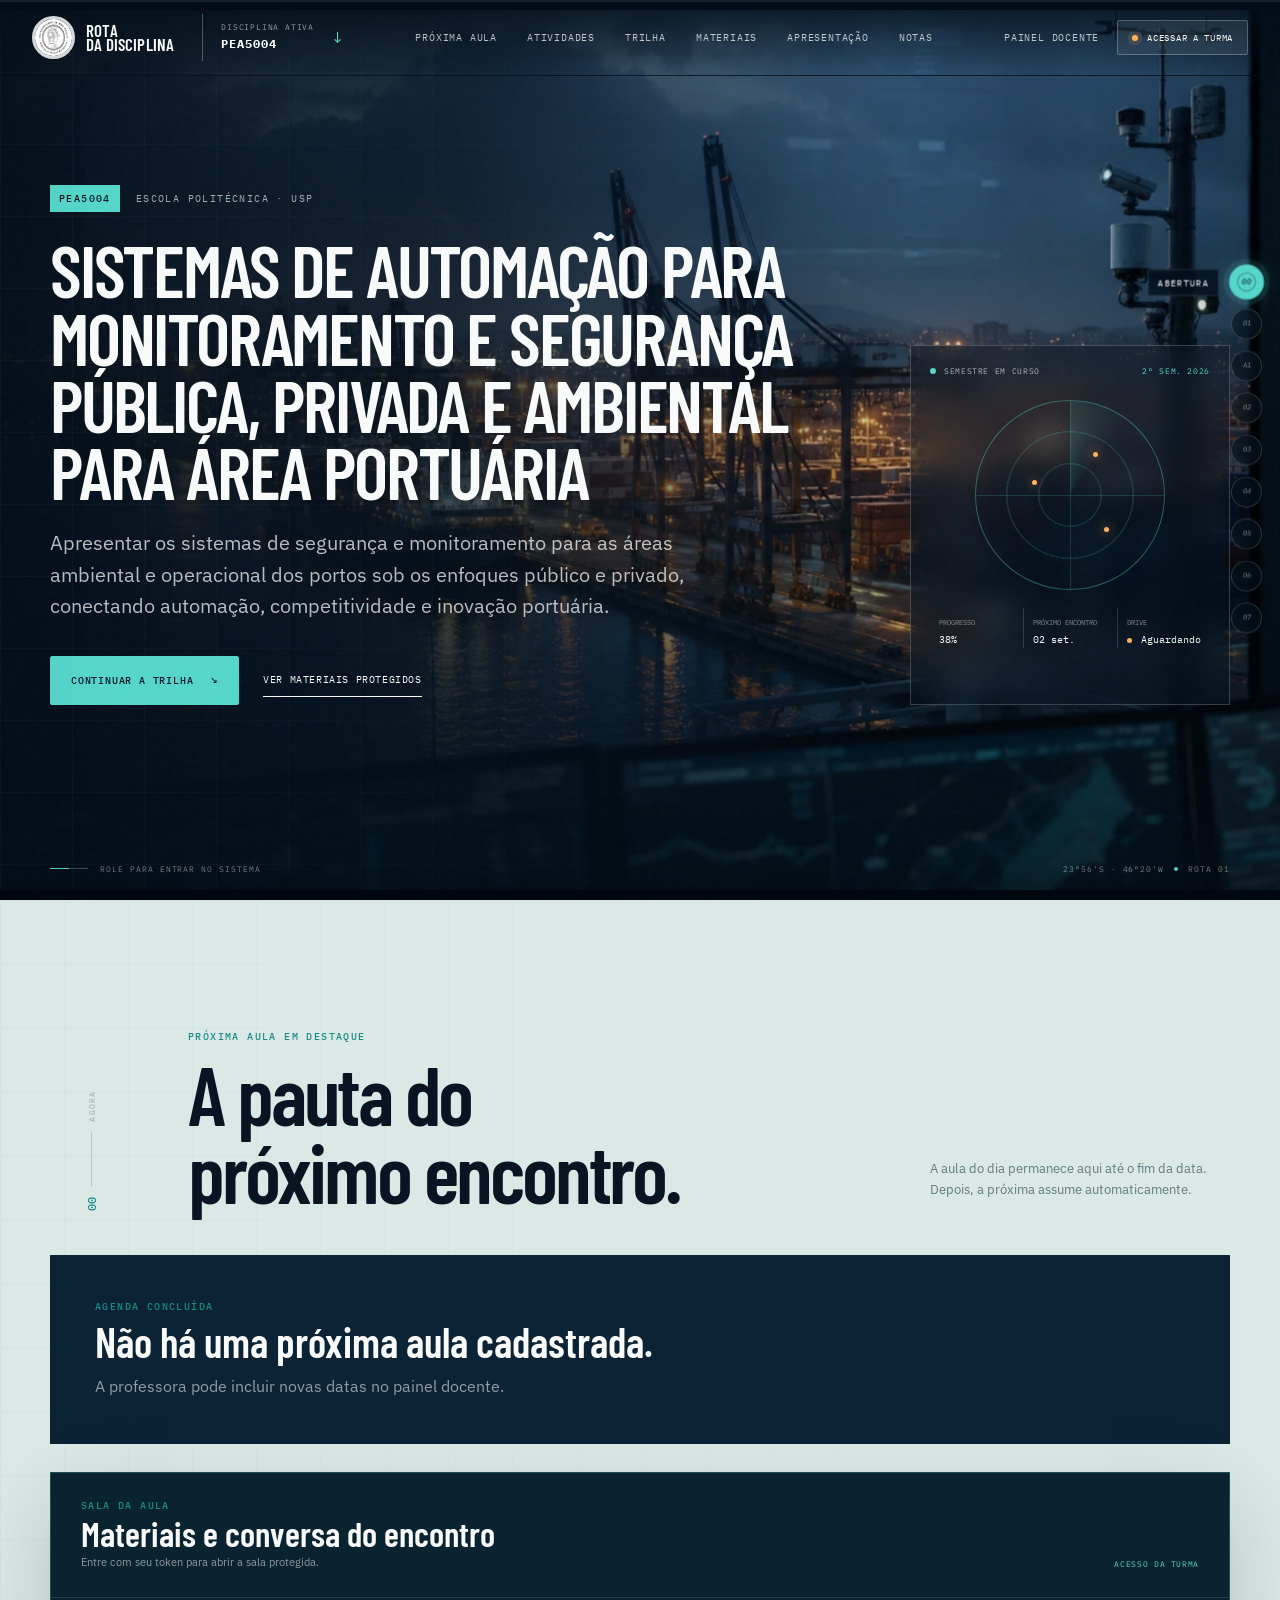
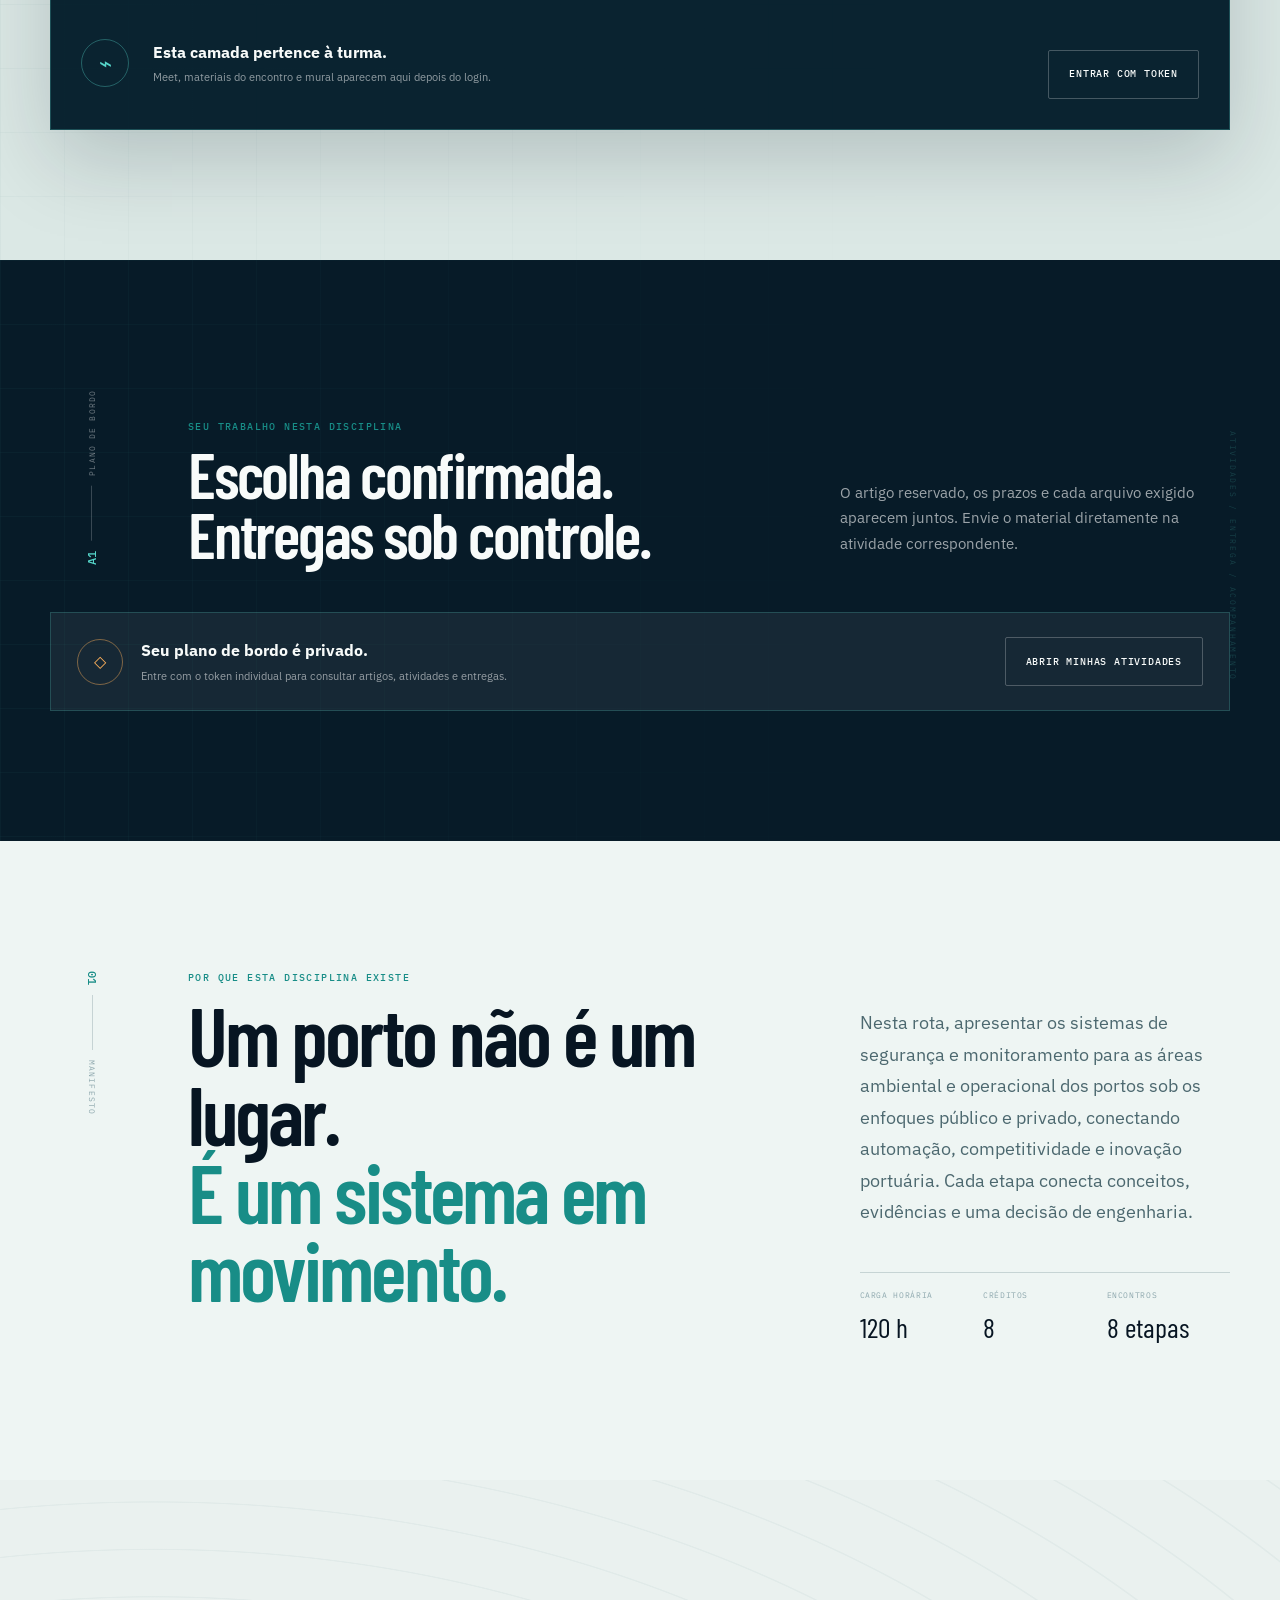
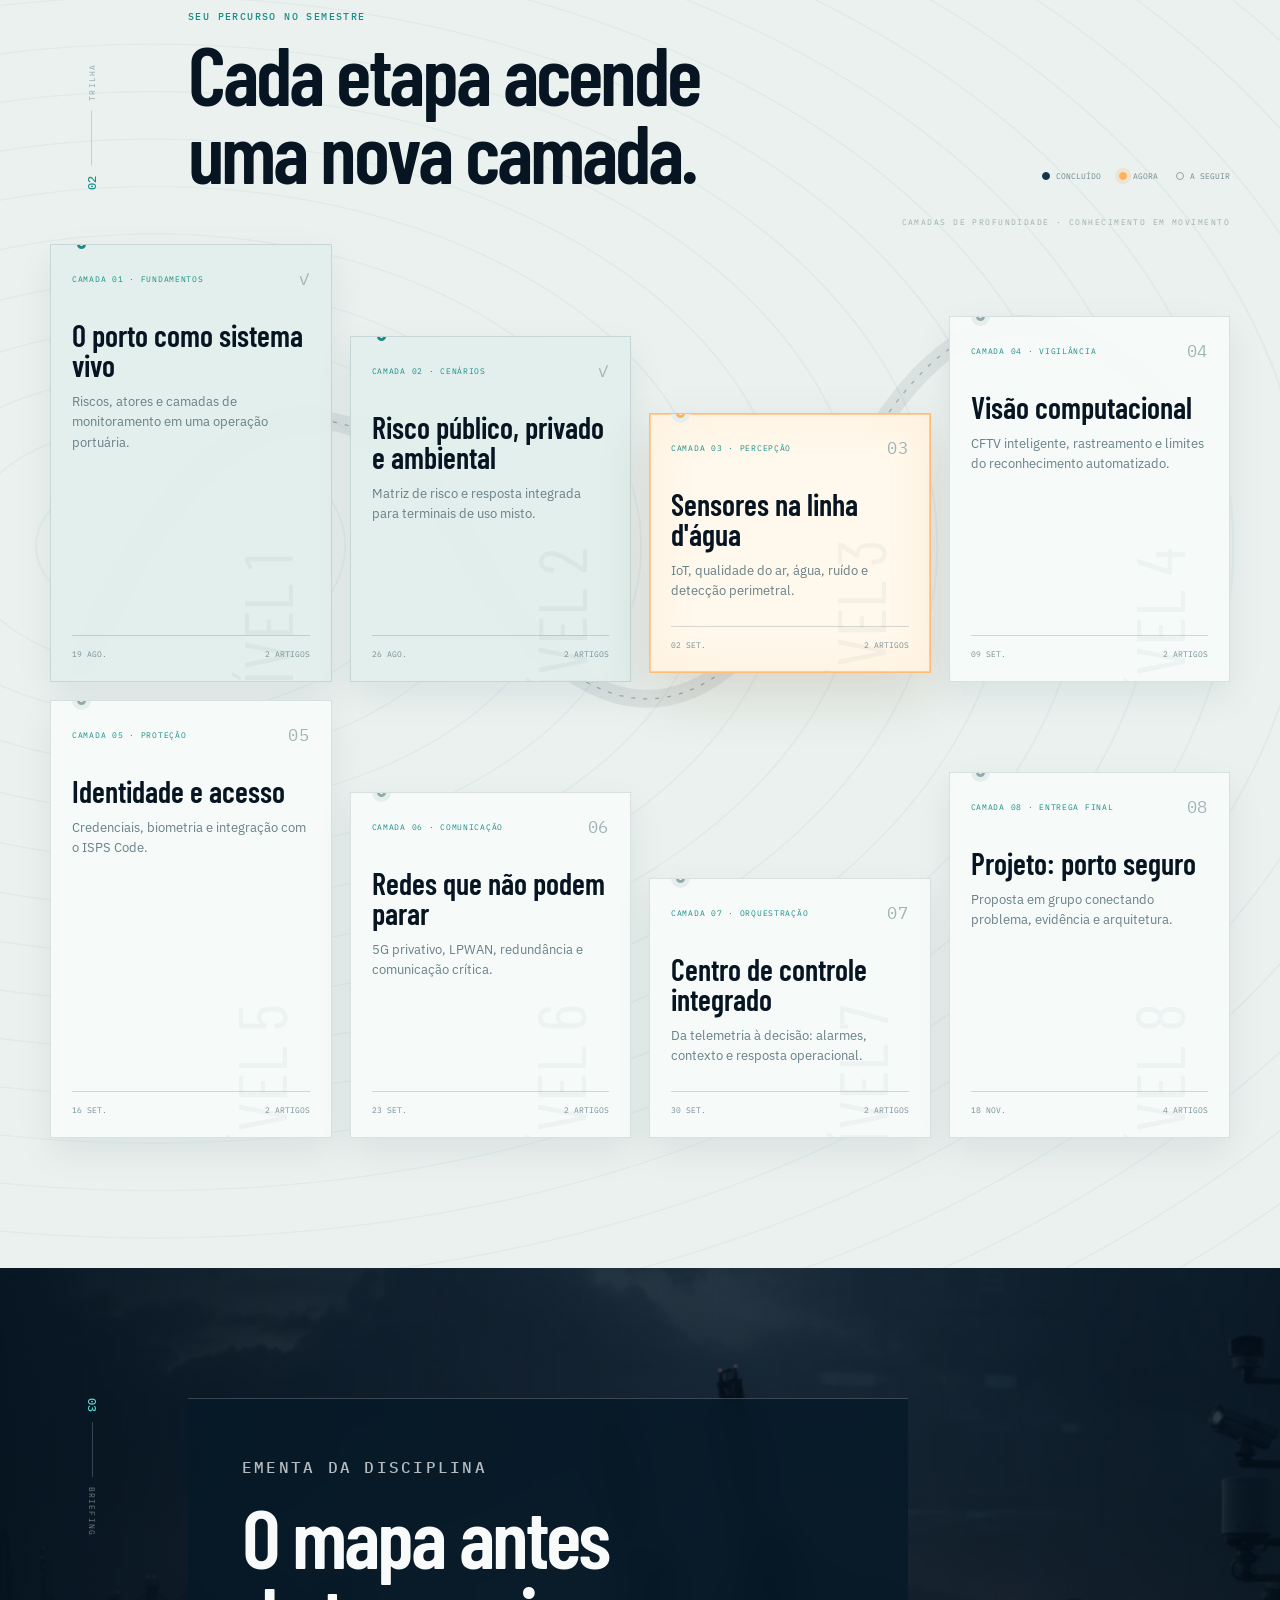
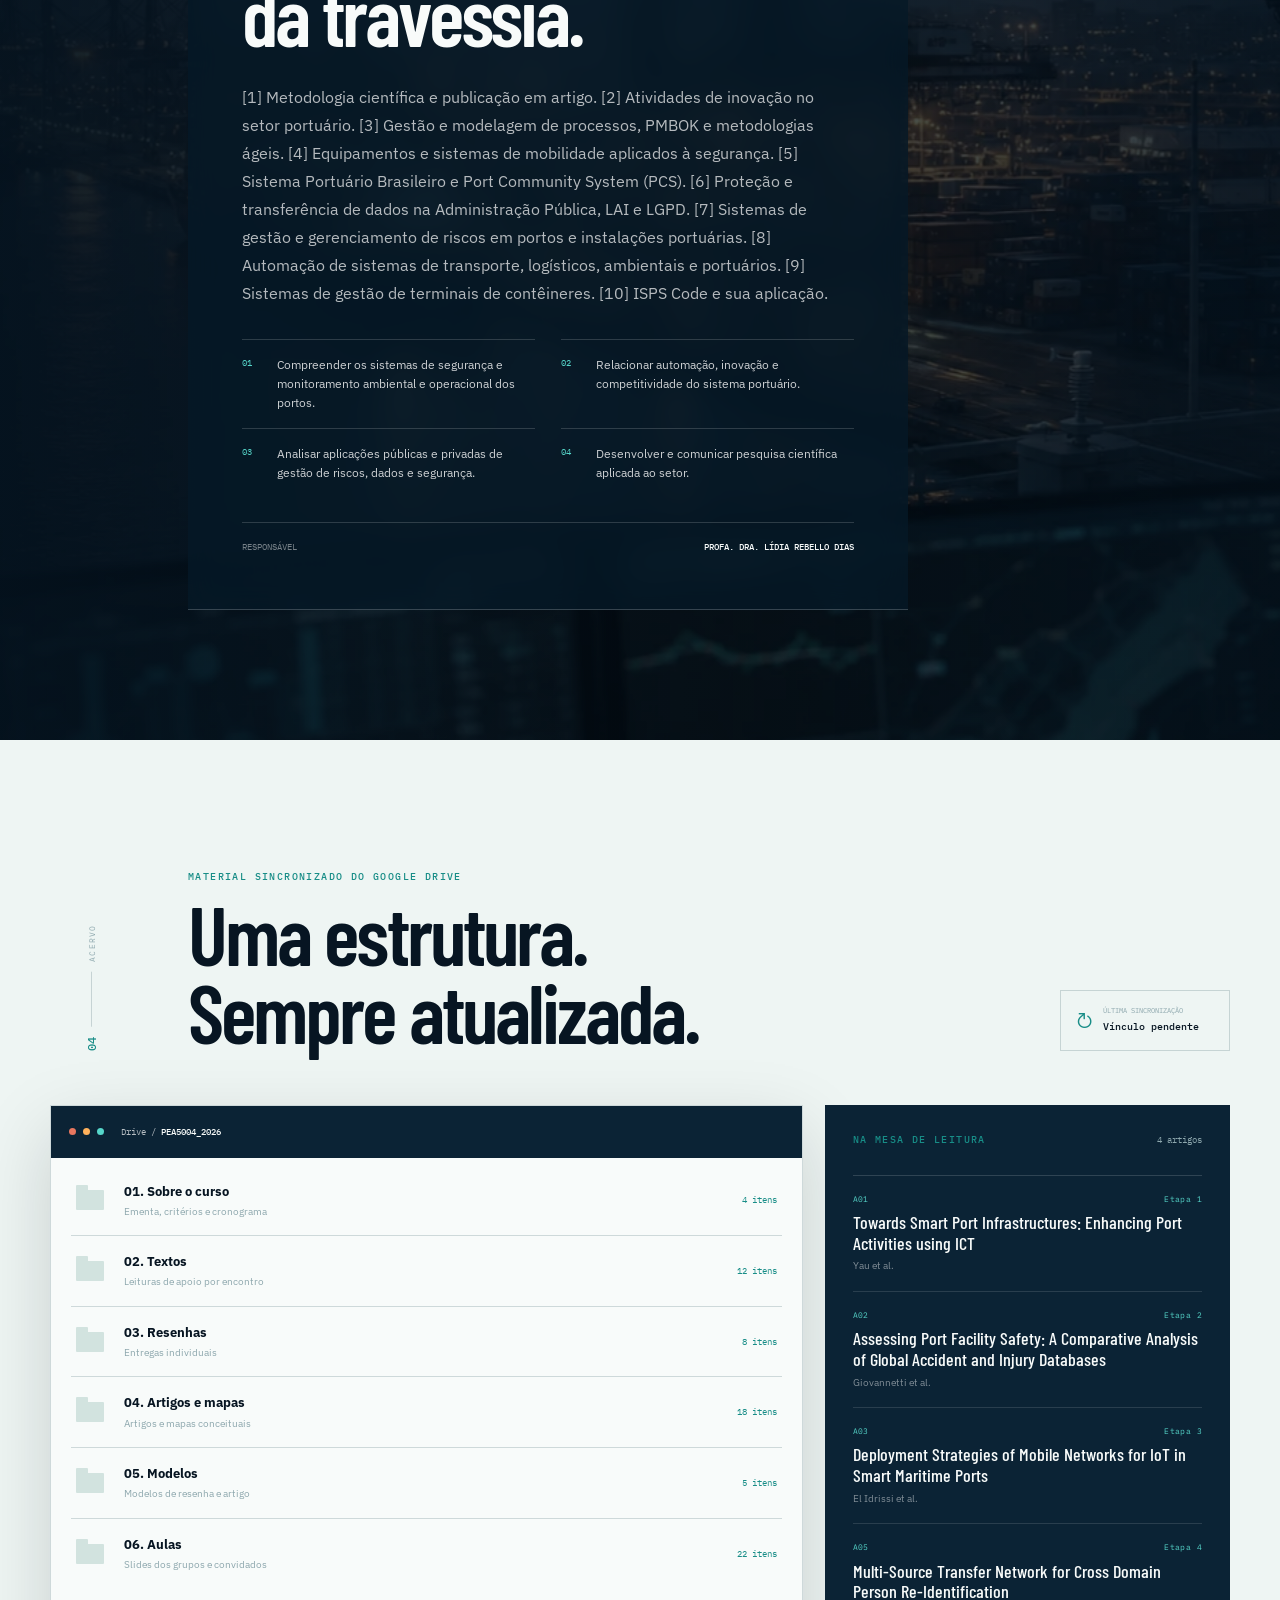
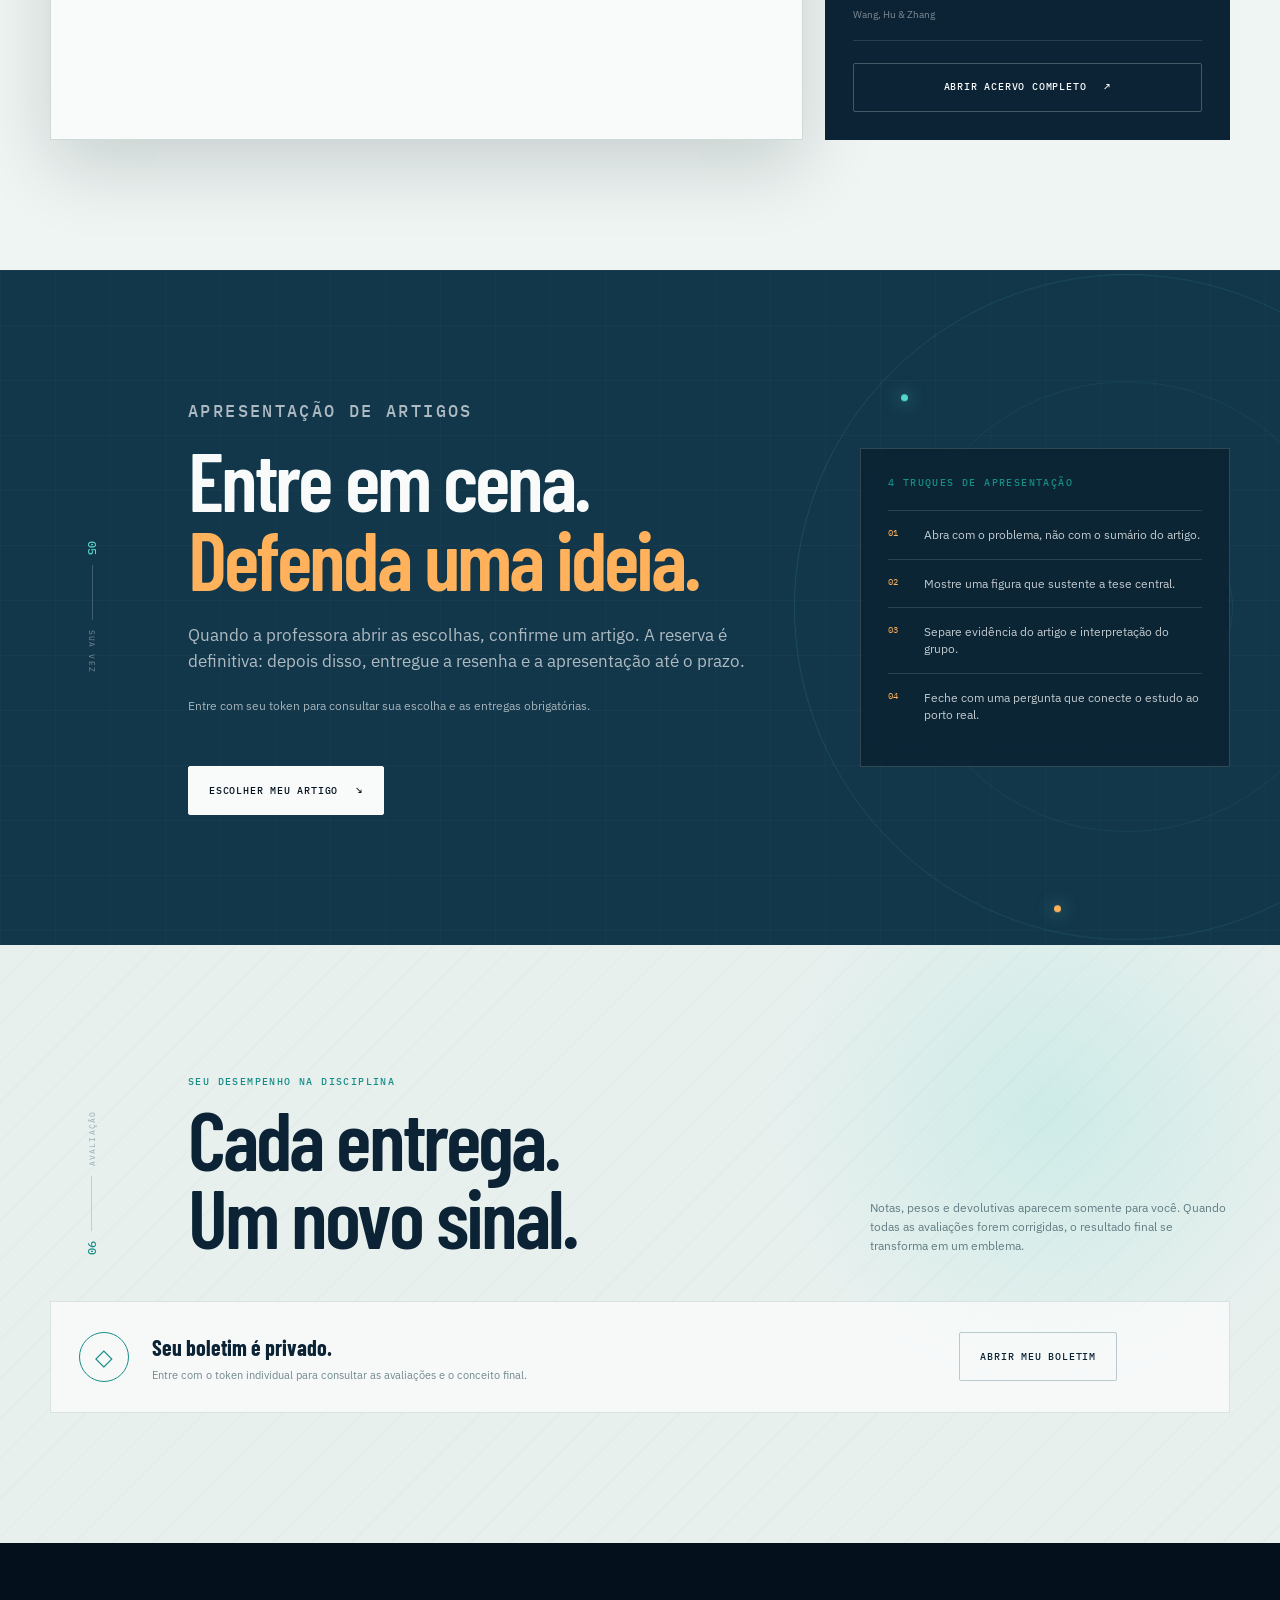
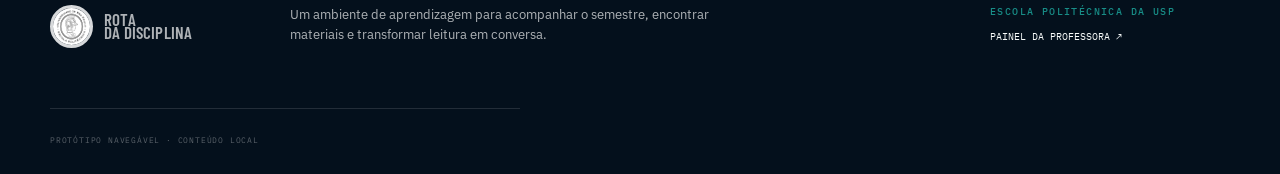
==== commit c43c4ab8: "feat: adiciona ciclo de disciplinas e entregas do aluno" ====
--- a/index.html
+++ b/index.html
@@ -10,7 +10,7 @@
   <link rel="preconnect" href="https://fonts.googleapis.com">
   <link rel="preconnect" href="https://fonts.gstatic.com" crossorigin>
   <link href="https://fonts.googleapis.com/css2?family=Barlow+Condensed:wght@500;600;700&family=IBM+Plex+Mono:wght@400;500&family=IBM+Plex+Sans:wght@400;500;600&display=swap" rel="stylesheet">
-  <link rel="stylesheet" href="styles.css">
+  <link rel="stylesheet" href="styles.css?v=20260826-activities">
 </head>
 <body class="student-page">
   <a class="skip-link" href="#conteudo">Pular para o conteúdo</a>
@@ -26,6 +26,7 @@
   <nav class="cinematic-chapters" id="cinematicChapters" aria-label="Capítulos da experiência">
     <a href="#top" data-cinematic-link="top"><i>00</i><span>Abertura</span></a>
     <a href="#proxima-aula" data-cinematic-link="proxima-aula"><i>01</i><span>Próxima aula</span></a>
+    <a href="#atividades" data-cinematic-link="atividades"><i>A1</i><span>Atividades</span></a>
     <a href="#manifesto" data-cinematic-link="manifesto"><i>02</i><span>Manifesto</span></a>
     <a href="#trilha" data-cinematic-link="trilha"><i>03</i><span>Trilha</span></a>
     <a href="#ementa" data-cinematic-link="ementa"><i>04</i><span>Ementa</span></a>
@@ -45,6 +46,7 @@
     </button>
     <nav class="header-nav" aria-label="Navegação principal">
       <a href="#proxima-aula">Próxima aula</a>
+      <a href="#atividades">Atividades</a>
       <a href="#trilha">Trilha</a>
       <a href="#materiais">Materiais</a>
       <a href="#apresentacao">Apresentação</a>
@@ -198,6 +200,29 @@
       </div>
     </section>
 
+    <section class="student-workspace-section section-pad cine-scene" id="atividades" data-cinematic-scene="atividades" aria-labelledby="studentWorkspaceTitle">
+      <div class="shell">
+        <header class="student-workspace-heading reveal">
+          <div class="section-index light"><span>A1</span><i></i><small>Plano de bordo</small></div>
+          <div><p class="eyebrow">Seu trabalho nesta disciplina</p><h2 id="studentWorkspaceTitle">Escolha confirmada.<br>Entregas sob controle.</h2></div>
+          <p>O artigo reservado, os prazos e cada arquivo exigido aparecem juntos. Envie o material diretamente na atividade correspondente.</p>
+        </header>
+        <div class="student-workspace-gate reveal" id="studentWorkspaceGate">
+          <span aria-hidden="true">◇</span><div><strong>Seu plano de bordo é privado.</strong><p>Entre com o token individual para consultar artigos, atividades e entregas.</p></div><button class="secondary-button" id="workspaceLoginButton" type="button">Abrir minhas atividades</button>
+        </div>
+        <div class="student-workspace-dashboard reveal" id="studentWorkspaceDashboard" hidden>
+          <aside class="student-workspace-summary">
+            <span class="eyebrow">Situação agora</span>
+            <strong id="activityProgress">0/0</strong>
+            <p id="activityProgressLabel">entregas concluídas</p>
+            <div class="activity-progress-track"><span id="activityProgressBar"></span></div>
+            <small id="activityNextDeadline">Nenhum prazo pendente</small>
+          </aside>
+          <div class="student-activity-list" id="studentActivityList"></div>
+        </div>
+      </div>
+    </section>
+
     <section class="manifest-section section-pad cine-scene" id="manifesto" data-cinematic-scene="manifesto" aria-labelledby="manifestTitle">
       <div class="shell manifest-layout">
         <div class="section-index reveal"><span>01</span><i></i><small>Manifesto</small></div>
@@ -394,6 +419,6 @@
   <div class="toast" id="toast" role="status" aria-live="polite"></div>
 
   <script src="data.js"></script>
-  <script src="app.js"></script>
+  <script src="app.js?v=20260826-activities"></script>
 </body>
 </html>
--- a/styles.css
+++ b/styles.css
@@ -887,6 +887,52 @@
   .class-admin-row { grid-template-columns: 62px 1fr auto; }.class-specialist-summary { grid-column: 2; border-left: 0; padding-left: 0; }.class-row-actions { grid-column: 3; grid-row: 1 / 3; flex-direction: column; }.presenter-checks { grid-template-columns: 1fr; }.upload-admin-row { grid-template-columns: 36px 1fr; }.upload-context, .upload-file-actions { grid-column: 2; }.upload-file-actions { justify-items: start; grid-auto-flow: column; justify-content: start; align-items: center; }.deliverable-type-form { grid-template-columns: 1fr; }
 }
 
+/* Student activity dispatch board */
+.student-workspace-section { position: relative; overflow: hidden; color: var(--white); background: #071b28; }
+.student-workspace-section::before { content: ''; position: absolute; inset: 0; opacity: .16; background-image: linear-gradient(rgba(86,214,202,.24) 1px, transparent 1px), linear-gradient(90deg, rgba(86,214,202,.24) 1px, transparent 1px); background-size: 64px 64px; mask-image: linear-gradient(90deg, #000, transparent 72%); }
+.student-workspace-section::after { content: 'ATIVIDADES / ENTREGA / ACOMPANHAMENTO'; position: absolute; right: -78px; top: 50%; color: rgba(86,214,202,.2); font-family: var(--mono); font-size: 8px; letter-spacing: .22em; transform: rotate(90deg); }
+.student-workspace-section .shell { position: relative; z-index: 1; }
+.student-workspace-heading { display: grid; grid-template-columns: 84px minmax(0, 1fr) minmax(260px, 390px); gap: 54px; align-items: end; }
+.student-workspace-heading h2 { margin: 10px 0 0; font-size: clamp(48px, 5vw, 78px); }
+.student-workspace-heading > p { margin: 0 0 8px; color: rgba(255,255,255,.6); font-size: 15px; line-height: 1.7; }
+.student-workspace-gate { display: grid; grid-template-columns: auto 1fr auto; gap: 18px; align-items: center; margin-top: 48px; padding: 24px 26px; background: rgba(255,255,255,.06); border: 1px solid rgba(86,214,202,.22); }
+.student-workspace-gate > span { width: 46px; height: 46px; display: grid; place-items: center; color: var(--amber); border: 1px solid rgba(255,177,92,.45); border-radius: 50%; }
+.student-workspace-gate strong, .student-workspace-gate p { display: block; }.student-workspace-gate p { margin: 5px 0 0; color: rgba(255,255,255,.55); font-size: 11px; }
+.student-workspace-gate .secondary-button { width: auto; margin: 0; }
+.student-workspace-dashboard { display: grid; grid-template-columns: 245px minmax(0, 1fr); gap: 18px; align-items: start; margin-top: 48px; }
+.student-workspace-summary { position: sticky; top: 92px; padding: 25px; background: linear-gradient(160deg, #123b47, #0a2734); border-top: 3px solid var(--amber); box-shadow: 0 24px 60px rgba(0,0,0,.2); }
+.student-workspace-summary > strong { display: block; margin: 16px 0 0; font-family: var(--display); font-size: 58px; line-height: 1; }
+.student-workspace-summary > p { margin: 3px 0 19px; color: rgba(255,255,255,.52); font-size: 10px; }
+.student-workspace-summary > small { display: block; margin-top: 15px; color: var(--amber); font-family: var(--mono); font-size: 8px; line-height: 1.5; text-transform: uppercase; }
+.activity-progress-track { height: 3px; background: rgba(255,255,255,.12); }.activity-progress-track span { display: block; width: 0; height: 100%; background: var(--teal); transition: width .45s ease; }
+.student-activity-list { display: grid; gap: 14px; }
+.student-activity-card { background: #f5faf8; color: var(--ink-2); border: 1px solid rgba(86,214,202,.22); box-shadow: 0 18px 55px rgba(0,0,0,.12); }
+.student-activity-card.overdue { filter: saturate(.65); }.student-activity-card.overdue > header time { color: #ae563e; }
+.student-activity-card > header { display: grid; grid-template-columns: 45px 1fr auto; gap: 16px; align-items: center; padding: 20px 22px; color: var(--white); background: #113541; }
+.student-activity-card > header > span { color: var(--teal); font-family: var(--mono); font-size: 11px; }.student-activity-card > header small { color: var(--teal); font-family: var(--mono); font-size: 7px; letter-spacing: .1em; text-transform: uppercase; }
+.student-activity-card > header h3 { margin: 5px 0 2px; font-size: 27px; line-height: 1; }.student-activity-card > header p { margin: 0; color: rgba(255,255,255,.48); font-size: 9px; }.student-activity-card > header time { color: var(--amber); font-family: var(--mono); font-size: 8px; text-align: right; text-transform: uppercase; }
+.activity-instructions { padding: 15px 22px; color: #526f75; background: #e4efec; border-bottom: 1px solid var(--line); font-size: 11px; line-height: 1.55; }
+.activity-deliveries { display: grid; }.activity-delivery { display: grid; grid-template-columns: minmax(210px, 1fr) minmax(150px, .55fr) auto; gap: 12px; align-items: center; padding: 17px 22px; border-top: 1px solid var(--line); }.activity-delivery:first-child { border-top: 0; }
+.activity-delivery-state { display: flex; gap: 12px; align-items: center; }.activity-delivery-state > span { width: 30px; height: 30px; display: grid; place-items: center; color: #789096; border: 1px solid #b8cac7; border-radius: 50%; }.activity-delivery.complete .activity-delivery-state > span { color: #075d55; background: #c8ebe2; border-color: #8bd0c2; }
+.activity-delivery-state strong, .activity-delivery-state small { display: block; }.activity-delivery-state strong { font-size: 11px; }.activity-delivery-state small { max-width: 440px; margin-top: 3px; color: #789096; font-size: 8px; overflow-wrap: anywhere; }
+.activity-file-picker { min-width: 0; display: block; padding: 11px 12px; overflow: hidden; color: #315960; background: #e6efed; border: 1px dashed #9eb7b4; cursor: pointer; font-family: var(--mono); font-size: 8px; text-align: center; text-overflow: ellipsis; text-transform: uppercase; white-space: nowrap; }.activity-file-picker input { position: absolute; width: 1px; height: 1px; opacity: 0; }.activity-file-picker.disabled { cursor: not-allowed; opacity: .45; }
+.activity-delivery .secondary-button { width: auto; margin: 0; color: var(--ink-2); border-color: #9eb7b4; white-space: nowrap; }.activity-delivery .secondary-button:disabled { cursor: not-allowed; opacity: .45; }.activity-upload-message { grid-column: 2 / -1; margin: -4px 0 0; color: #9b5c18; font-size: 8px; }
+.student-activity-empty { padding: 45px; color: rgba(255,255,255,.68); border: 1px dashed rgba(255,255,255,.2); text-align: center; }.student-activity-empty strong { display: block; color: var(--white); font-family: var(--display); font-size: 30px; }.student-activity-empty p { font-size: 11px; }
+
+/* Synced Drive library and course lifecycle controls */
+.synced-drive-file { display: grid; grid-template-columns: 44px 1fr auto; gap: 14px; align-items: center; padding: 15px 5px; border-bottom: 1px solid var(--line); }.synced-drive-file:last-child { border-bottom: 0; }.drive-file-icon { width: 38px; height: 38px; display: grid; place-items: center; color: #0d5e58; background: #d7ebe6; font-family: var(--mono); font-size: 7px; }.synced-drive-file strong, .synced-drive-file small { display: block; }.synced-drive-file strong { font-size: 12px; }.synced-drive-file small { margin-top: 3px; color: var(--muted); font-size: 8px; }.synced-drive-file button { padding: 8px 10px; color: var(--teal-deep); background: transparent; border: 1px solid var(--line); font-family: var(--mono); font-size: 8px; text-transform: uppercase; }
+.drive-material-empty { display: grid; grid-template-columns: auto 1fr; gap: 14px; align-items: center; padding: 35px 10px; }.drive-material-empty > span { color: var(--teal-deep); font-size: 28px; }.drive-material-empty strong { font-size: 13px; }.drive-material-empty p { margin: 4px 0 0; color: var(--muted); font-size: 9px; }
+.drive-sync-message { margin: 12px 0; color: rgba(255,255,255,.58); font-size: 8px; line-height: 1.55; overflow-wrap: anywhere; }.drive-sync-message.error { color: #ffd198; }.course-lifecycle-actions { display: grid; grid-template-columns: 1fr 1fr; gap: 9px; margin-top: 9px; }.course-lifecycle-actions .admin-button { min-height: 46px; }.admin-button.danger { color: #9a392d; border-color: rgba(154,57,45,.35); }.admin-button.danger:hover { color: #fff; background: #9a392d; border-color: #9a392d; }.course-lifecycle-note { margin: 13px 0 0; color: #71898f; font-size: 9px; line-height: 1.55; }
+.assessment-upload-toggle, .assessment-instructions { grid-column: 1 / -1; }.assessment-deliverable-field { grid-column: 1; }.assessment-settings-upload { display: flex !important; align-items: center; gap: 7px; }.assessment-settings-upload input { width: 16px !important; height: 16px; }.assessment-settings-instructions { grid-column: 1 / -1; }.assessment-settings textarea { min-height: 62px; resize: vertical; }
+
+@media (max-width: 900px) {
+  .student-workspace-heading { grid-template-columns: 70px 1fr; }.student-workspace-heading > p { grid-column: 2; }.student-workspace-dashboard { grid-template-columns: 1fr; }.student-workspace-summary { position: static; }.activity-delivery { grid-template-columns: 1fr 1fr; }.activity-delivery-state { grid-column: 1 / -1; }
+}
+
+@media (max-width: 760px) {
+  .student-workspace-heading { grid-template-columns: 1fr; gap: 18px; }.student-workspace-heading .section-index { display: none; }.student-workspace-heading > p { grid-column: 1; }.student-workspace-gate { grid-template-columns: auto 1fr; }.student-workspace-gate .secondary-button { grid-column: 1 / -1; width: 100%; }.student-workspace-dashboard { margin-top: 30px; }.student-activity-card > header { grid-template-columns: 32px 1fr; }.student-activity-card > header time { grid-column: 2; text-align: left; }.activity-delivery { grid-template-columns: 1fr; }.activity-delivery-state, .activity-upload-message { grid-column: 1; }.activity-delivery .secondary-button { width: 100%; }.course-lifecycle-actions { grid-template-columns: 1fr; }
+}
+
 @media (prefers-reduced-motion: reduce) {
   html { scroll-behavior: auto; }
   *, *::before, *::after { animation-duration: .01ms !important; animation-iteration-count: 1 !important; transition-duration: .01ms !important; scroll-behavior: auto !important; }
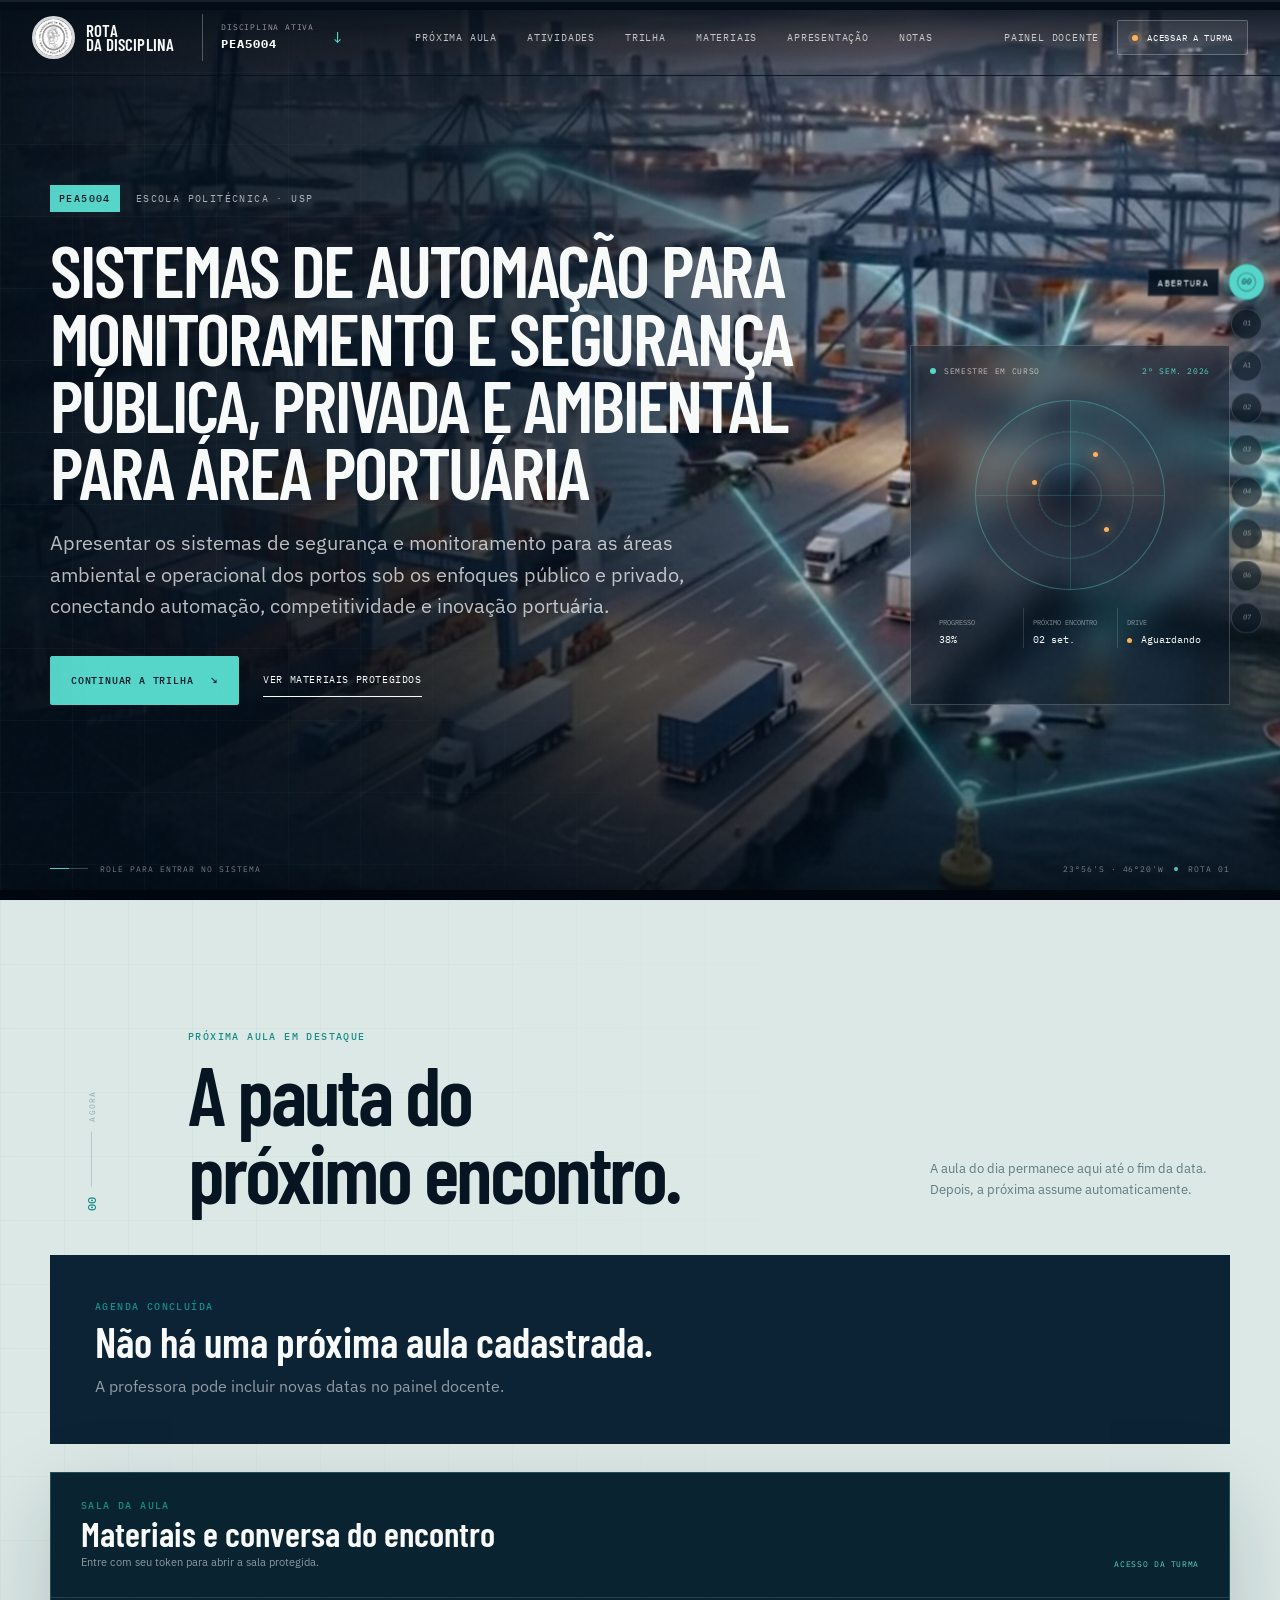
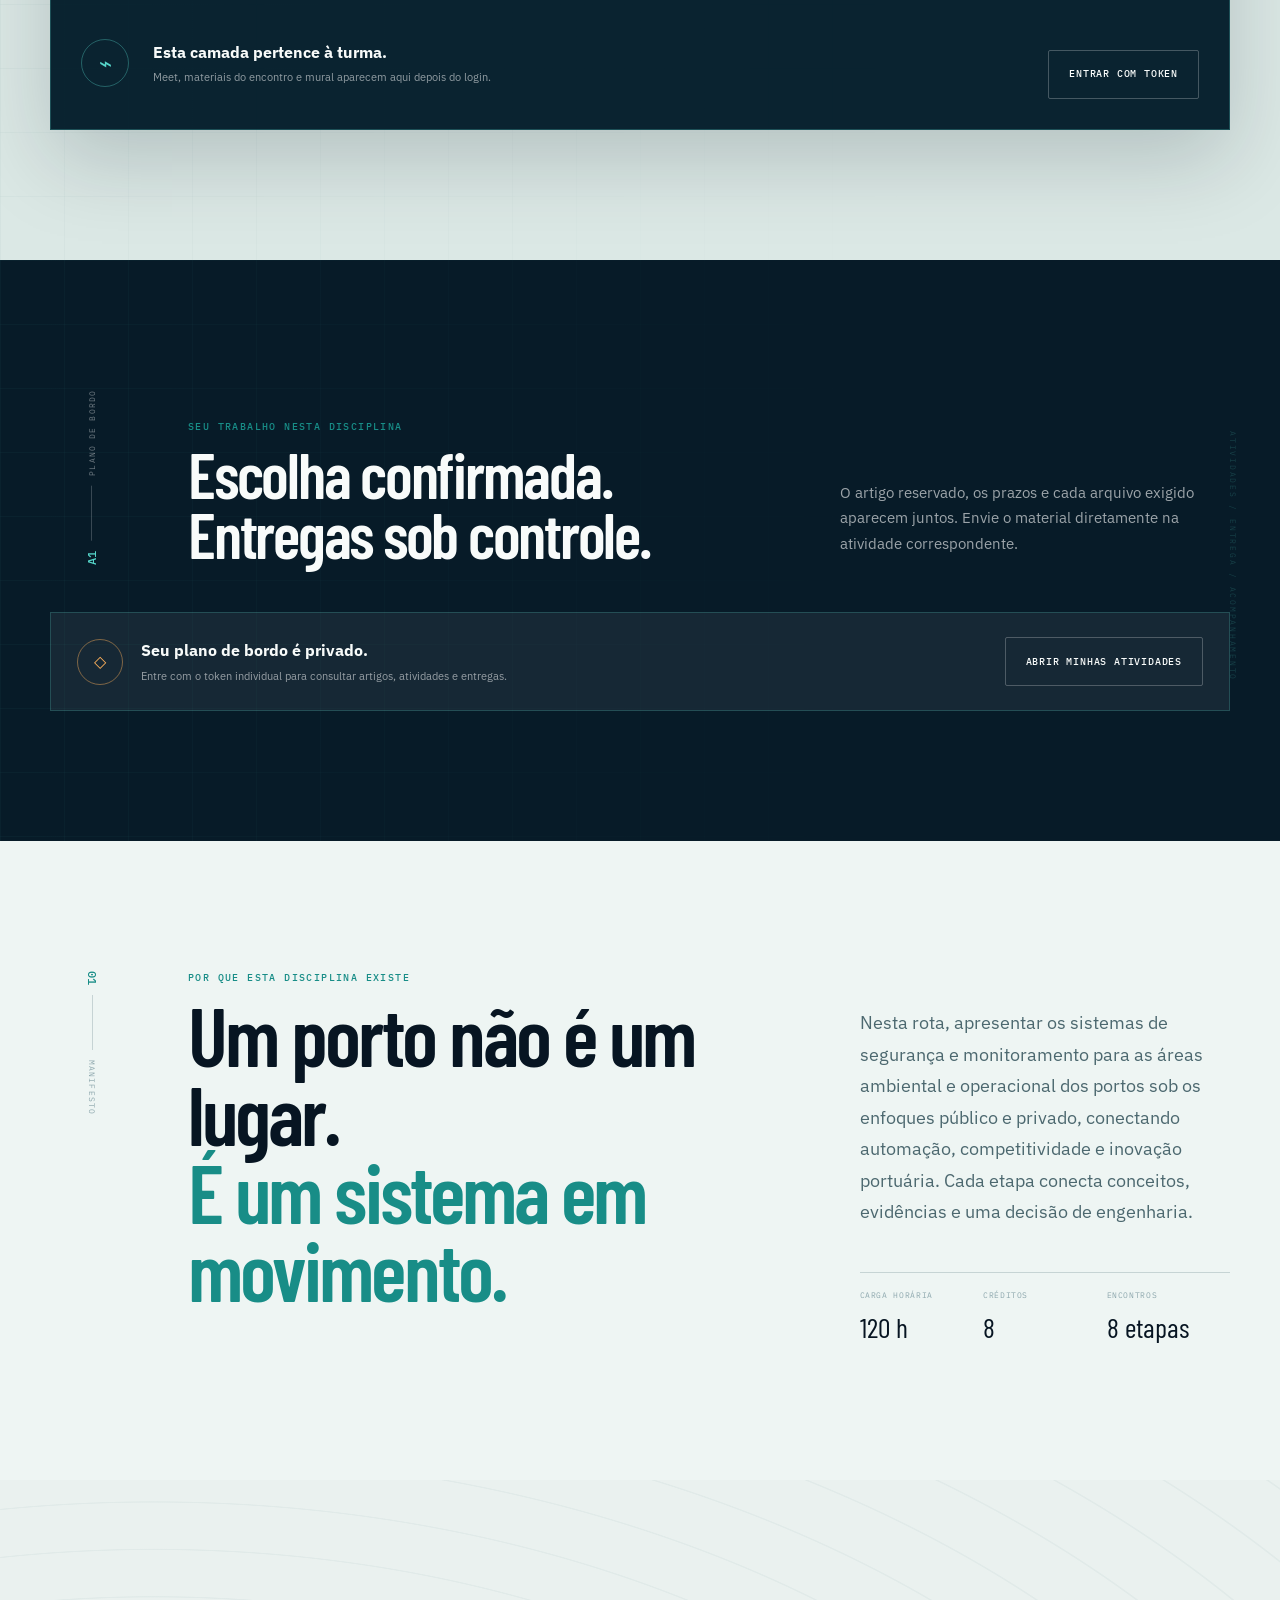
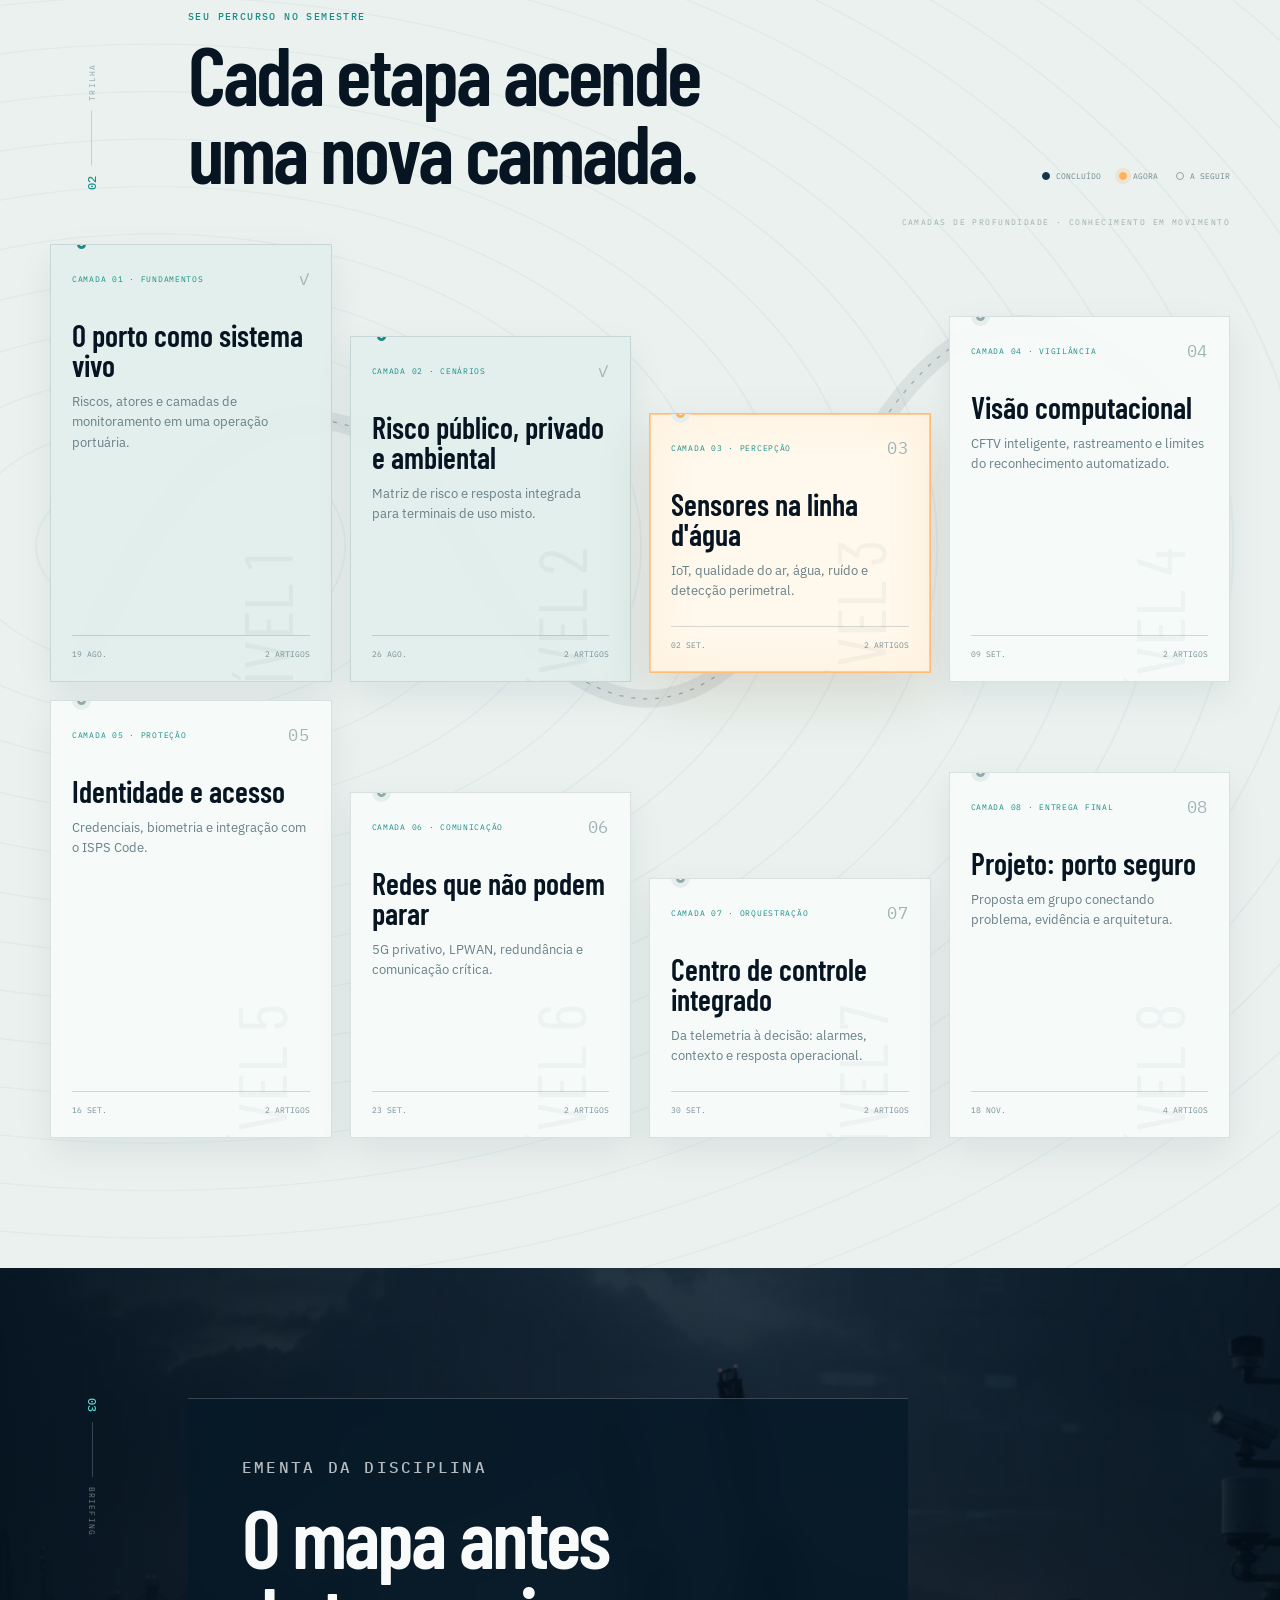
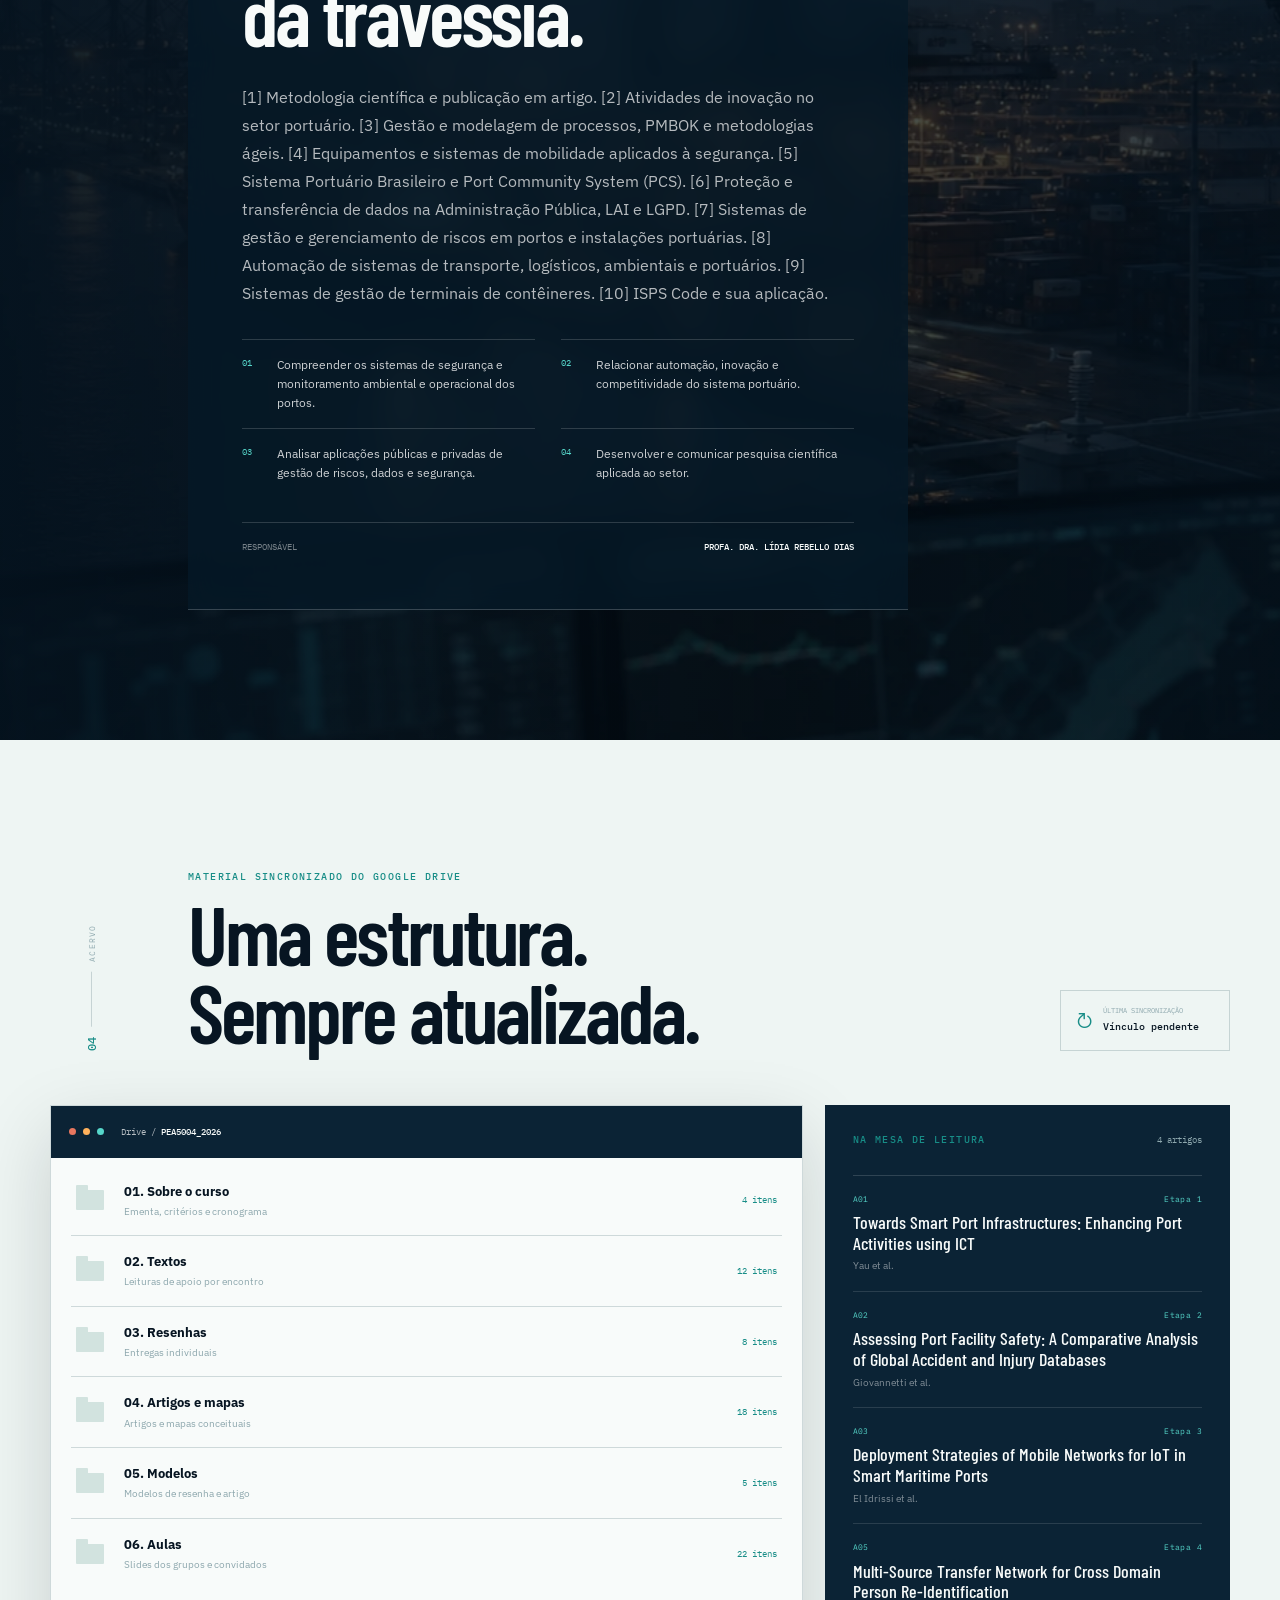
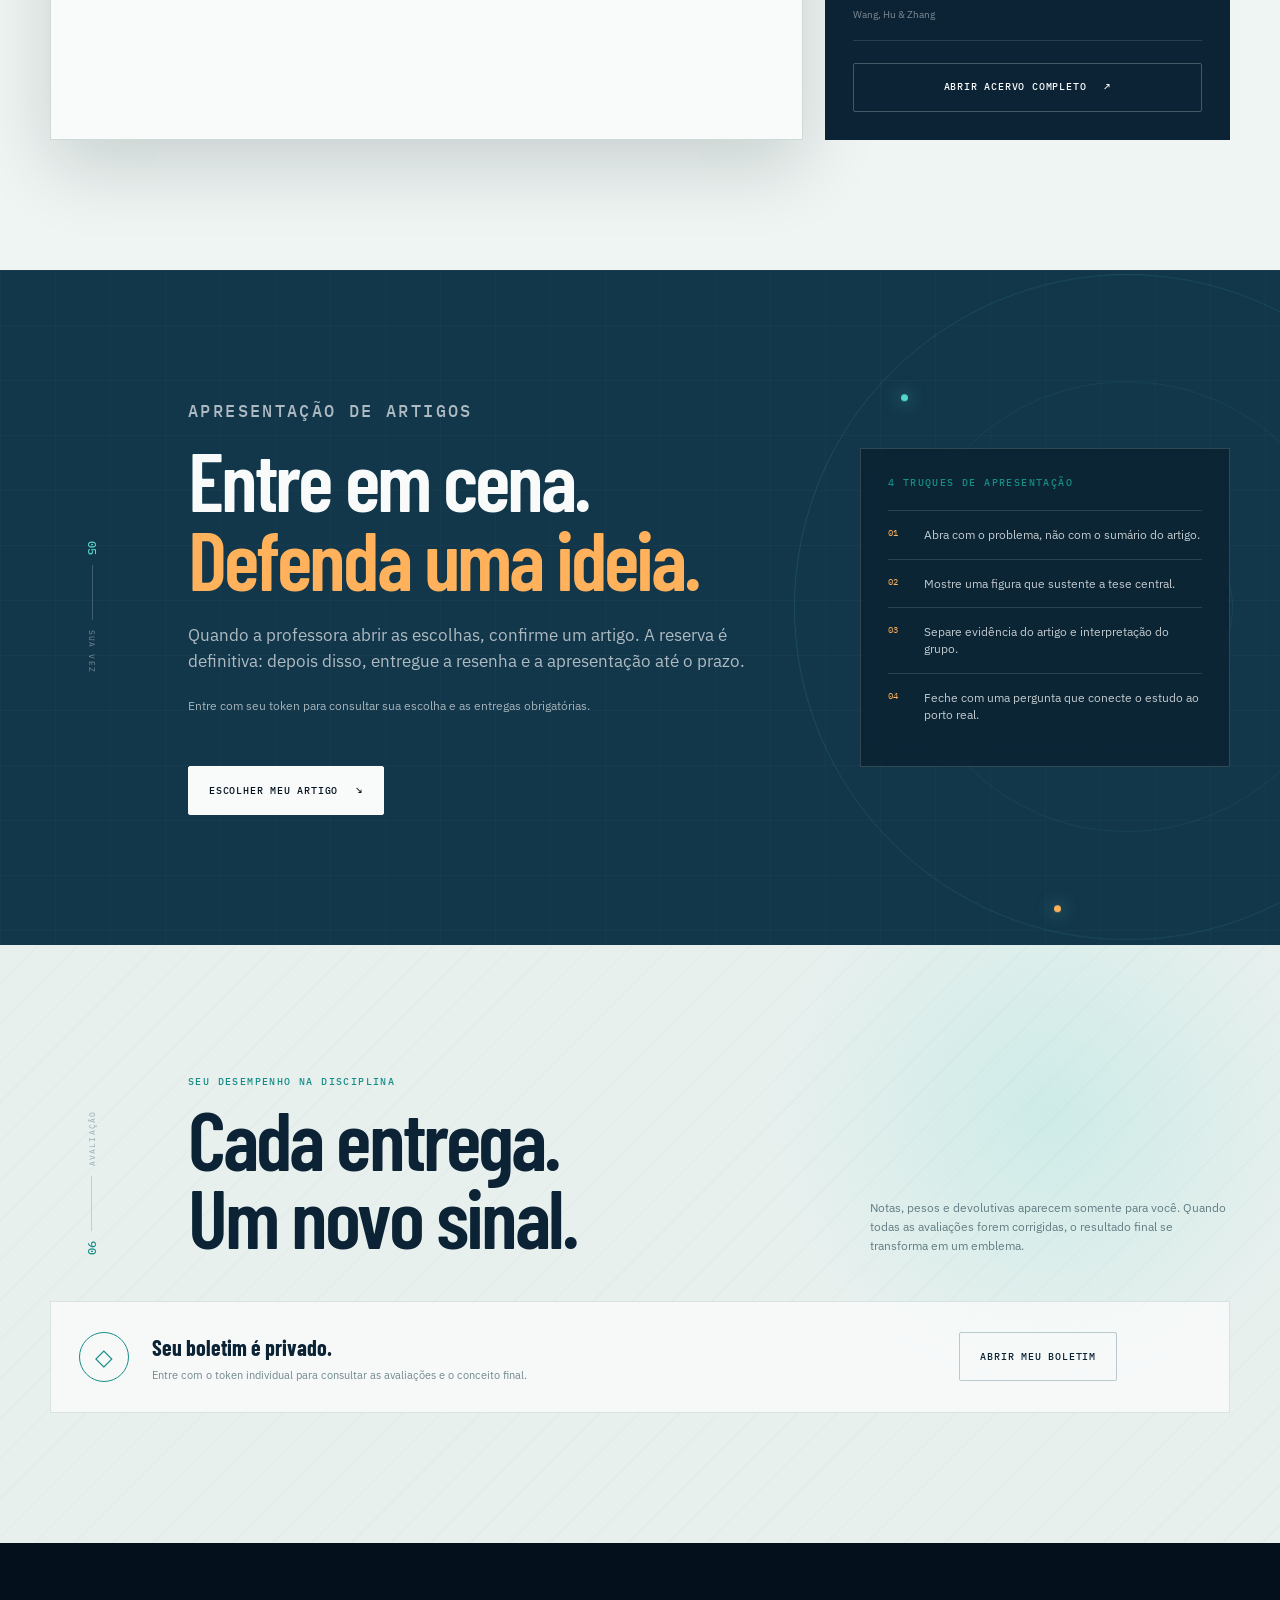
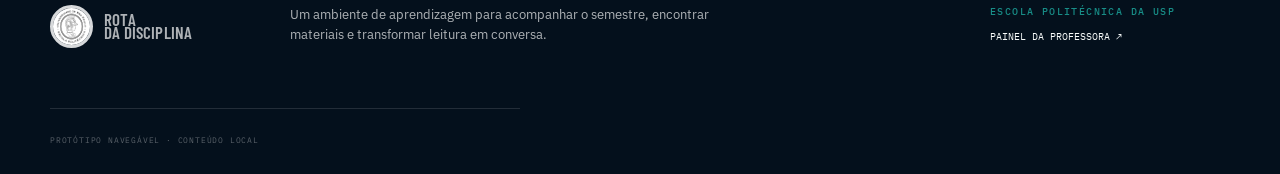
==== commit 38cf9599: "feat: adiciona vídeo de capa à PEA5004" ====
--- a/index.html
+++ b/index.html
@@ -10,7 +10,7 @@
   <link rel="preconnect" href="https://fonts.googleapis.com">
   <link rel="preconnect" href="https://fonts.gstatic.com" crossorigin>
   <link href="https://fonts.googleapis.com/css2?family=Barlow+Condensed:wght@500;600;700&family=IBM+Plex+Mono:wght@400;500&family=IBM+Plex+Sans:wght@400;500;600&display=swap" rel="stylesheet">
-  <link rel="stylesheet" href="styles.css?v=20260826-activities">
+  <link rel="stylesheet" href="styles.css?v=20260826-video">
 </head>
 <body class="student-page">
   <a class="skip-link" href="#conteudo">Pular para o conteúdo</a>
@@ -73,7 +73,9 @@
 
   <main id="conteudo">
     <section class="cinematic-hero cine-scene" id="top" data-cinematic-scene="top" aria-labelledby="heroTitle">
-      <div class="hero-media" id="heroMedia" aria-hidden="true"></div>
+      <div class="hero-media" id="heroMedia" aria-hidden="true">
+        <video id="heroVideo" muted loop playsinline preload="metadata" hidden></video>
+      </div>
       <div class="hero-shade" aria-hidden="true"></div>
       <div class="chart-grid" aria-hidden="true"></div>
       <div class="hero-content shell">
@@ -418,7 +420,7 @@
 
   <div class="toast" id="toast" role="status" aria-live="polite"></div>
 
-  <script src="data.js"></script>
-  <script src="app.js?v=20260826-activities"></script>
+  <script src="data.js?v=20260826-video-pea5004"></script>
+  <script src="app.js?v=20260826-video"></script>
 </body>
 </html>
--- a/styles.css
+++ b/styles.css
@@ -362,6 +362,9 @@
   ) scale(calc(1.06 + var(--hero-zoom)));
   filter: saturate(calc(.84 + (var(--hero-exit) * .2))) contrast(1.04);
 }
+.hero-media video { width: 100%; height: 100%; display: block; object-fit: cover; opacity: 0; transition: opacity .65s ease; }
+.hero-media.video-active video { opacity: 1; }
+.hero-media video[hidden], .course-cover-editor video[hidden] { display: none; }
 .briefing-photo {
   transform: translate3d(0, calc(var(--briefing-shift) * 1px), 0) scale(1.1);
   will-change: transform;
@@ -810,7 +813,7 @@
 .overview-agenda-empty { grid-column: 1 / -1; min-height: 250px; display: grid; grid-template-columns: 62px 1fr auto; gap: 22px; align-items: center; padding: 40px; color: var(--ink-2); background: #f8fbfa; border: 1px dashed rgba(20,62,74,.24); }.overview-agenda-empty > span { width: 58px; height: 58px; display: grid; place-items: center; color: var(--teal-deep); border: 1px solid rgba(24,141,135,.35); border-radius: 50%; font-size: 26px; }.overview-agenda-empty strong { font-family: var(--display); font-size: 26px; }.overview-agenda-empty p { margin: 5px 0 0; color: #71898f; font-size: 10px; }
 .admin-grid { display: grid; grid-template-columns: minmax(0, 1fr) 360px; gap: 20px; align-items: start; }
 .admin-panel { margin-bottom: 20px; background: #f8fbfa; border: 1px solid rgba(20,62,74,.12); }.panel-heading { display: flex; align-items: center; justify-content: space-between; gap: 18px; padding: 18px 20px; border-bottom: 1px solid rgba(20,62,74,.12); }.panel-heading h2 { margin: 0; font-family: var(--display); font-size: 28px; letter-spacing: -.01em; }.panel-heading p { margin: 3px 0 0; color: #789095; font-size: 11px; }.panel-body { padding: 20px; }.editor-grid { display: grid; grid-template-columns: 150px 1fr; gap: 14px 18px; }.editor-grid .full { grid-column: 1 / -1; }.editor-grid .double { grid-column: span 1; }
-.course-cover-editor { position: relative; min-height: 215px; margin-bottom: 20px; overflow: hidden; background: var(--ink-2) center/cover; }.course-cover-editor::after { content: ''; position: absolute; inset: 0; background: linear-gradient(90deg, rgba(5,20,32,.84), transparent 65%); }.cover-editor-copy { position: absolute; z-index: 1; left: 20px; bottom: 18px; color: #fff; }.cover-editor-copy small { color: var(--teal); font-family: var(--mono); font-size: 9px; }.cover-editor-copy strong { display: block; max-width: 430px; margin-top: 6px; font-family: var(--display); font-size: 31px; line-height: 1; }
+.course-cover-editor { position: relative; min-height: 215px; margin-bottom: 20px; overflow: hidden; background: var(--ink-2) center/cover; }.course-cover-editor video { position: absolute; inset: 0; width: 100%; height: 100%; object-fit: cover; }.course-cover-editor::after { content: ''; position: absolute; inset: 0; background: linear-gradient(90deg, rgba(5,20,32,.84), transparent 65%); }.cover-editor-copy { position: absolute; z-index: 1; left: 20px; bottom: 18px; color: #fff; }.cover-editor-copy small { color: var(--teal); font-family: var(--mono); font-size: 9px; }.cover-editor-copy strong { display: block; max-width: 430px; margin-top: 6px; font-family: var(--display); font-size: 31px; line-height: 1; }
 .catalog-source-link { display: flex; align-items: center; justify-content: space-between; padding: 11px 13px; color: var(--teal-deep); background: #e2eeeb; border-left: 3px solid var(--teal-deep); font-family: var(--mono); font-size: 8px; text-decoration: none; text-transform: uppercase; }.catalog-source-link:hover { background: #d6e9e4; }
 .drive-card { color: var(--white); background: var(--ink-2); }.drive-card .panel-heading { border-color: rgba(255,255,255,.13); }.drive-card .panel-heading p { color: rgba(255,255,255,.5); }.drive-state { display: flex; align-items: center; gap: 12px; padding-bottom: 18px; border-bottom: 1px solid rgba(255,255,255,.12); }.drive-state-icon { width: 38px; height: 38px; display: grid; place-items: center; border: 1px solid rgba(86,214,202,.45); border-radius: 50%; color: var(--teal); }.drive-state strong, .drive-state small { display: block; }.drive-state strong { font-size: 12px; }.drive-state small { color: rgba(255,255,255,.45); font-size: 9px; }.drive-folders { display: grid; gap: 9px; margin: 17px 0; }.drive-folder { display: flex; align-items: center; justify-content: space-between; color: rgba(255,255,255,.7); font-family: var(--mono); font-size: 8px; }.drive-folder span:last-child { color: var(--teal); }.drive-card .admin-button { width: 100%; color: var(--white); border-color: rgba(255,255,255,.22); }
 .admin-list { display: grid; }.admin-list-row { display: grid; grid-template-columns: 45px minmax(0, 1fr) auto auto; gap: 14px; align-items: center; padding: 13px 20px; border-bottom: 1px solid rgba(20,62,74,.1); }.admin-list-row:last-child { border-bottom: 0; }.row-index { color: var(--teal-deep); font-family: var(--mono); font-size: 10px; }.admin-list-row strong, .admin-list-row small { display: block; }.admin-list-row strong { font-size: 12px; }.admin-list-row small { color: #7d9398; font-size: 9px; }.row-meta { color: #698188; font-family: var(--mono); font-size: 8px; text-transform: uppercase; }.row-action { width: 30px; height: 30px; color: #6d858a; background: transparent; border: 1px solid rgba(20,62,74,.15); }
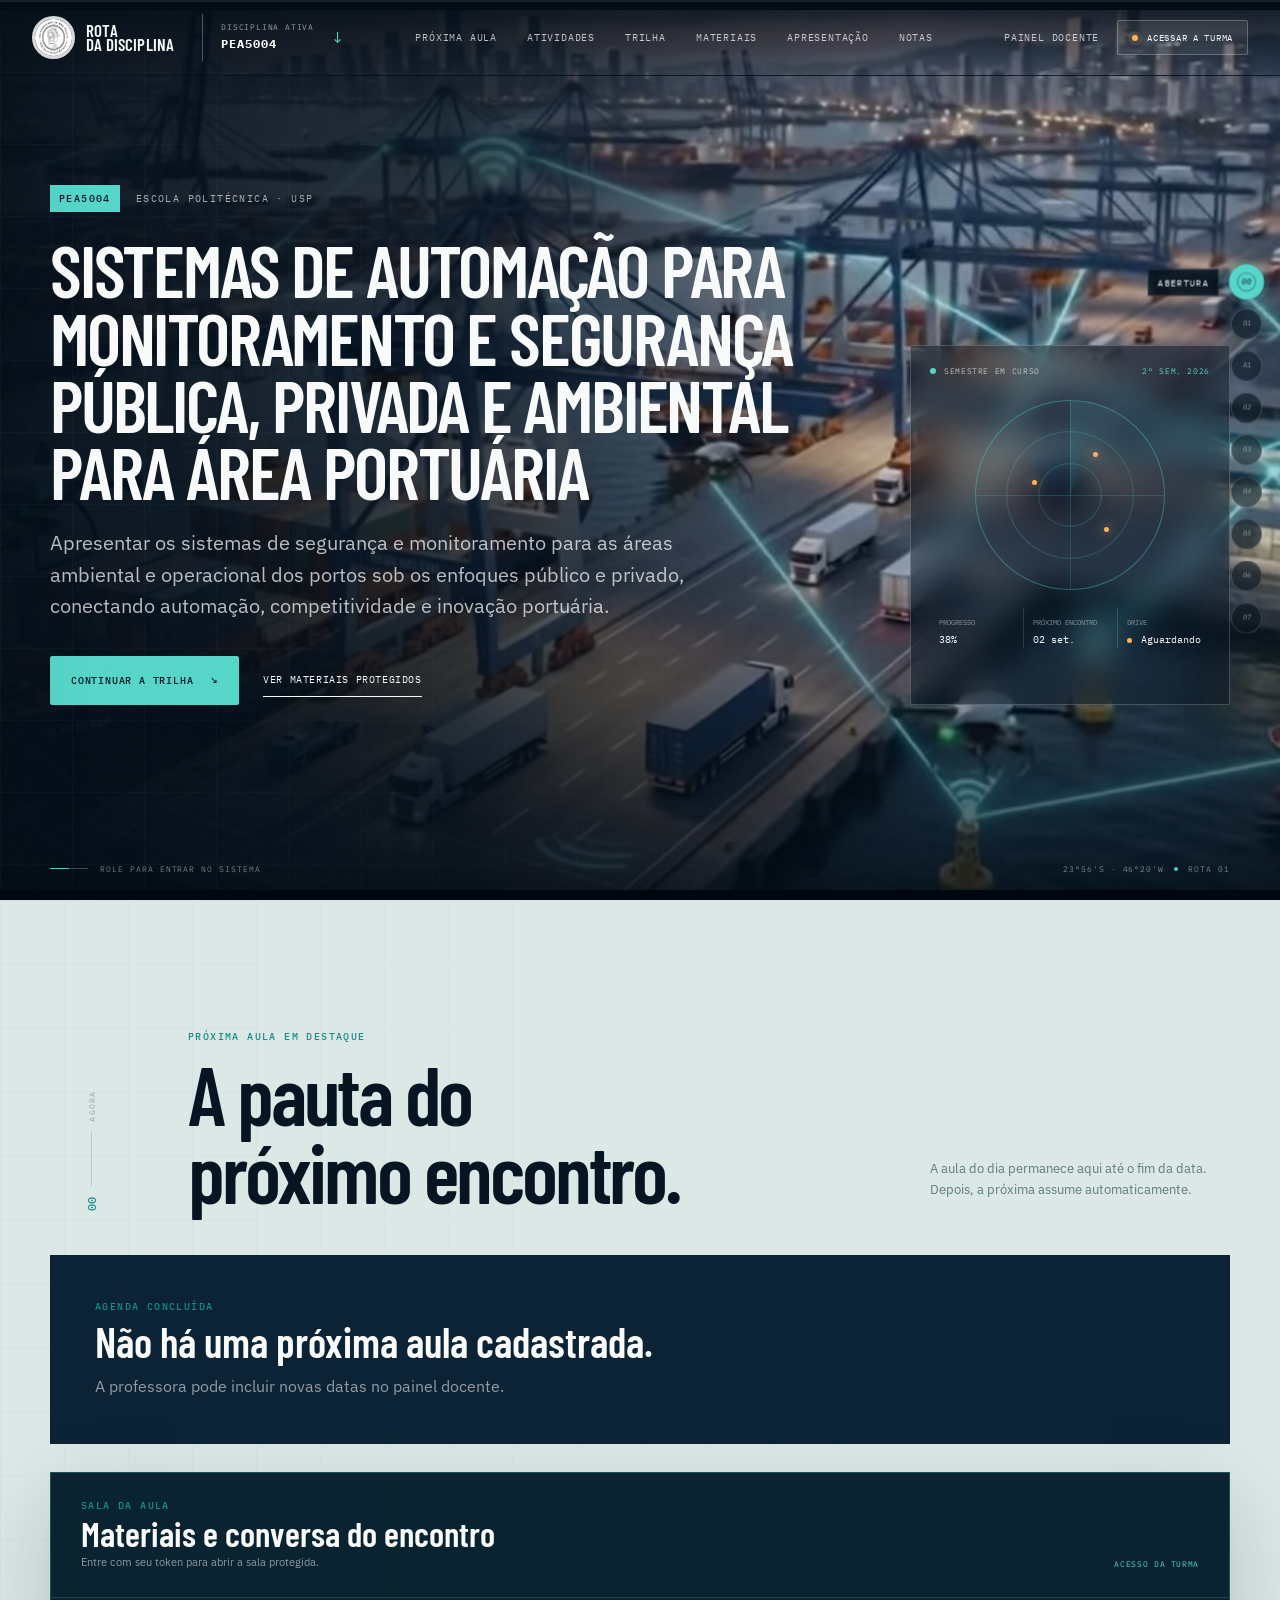
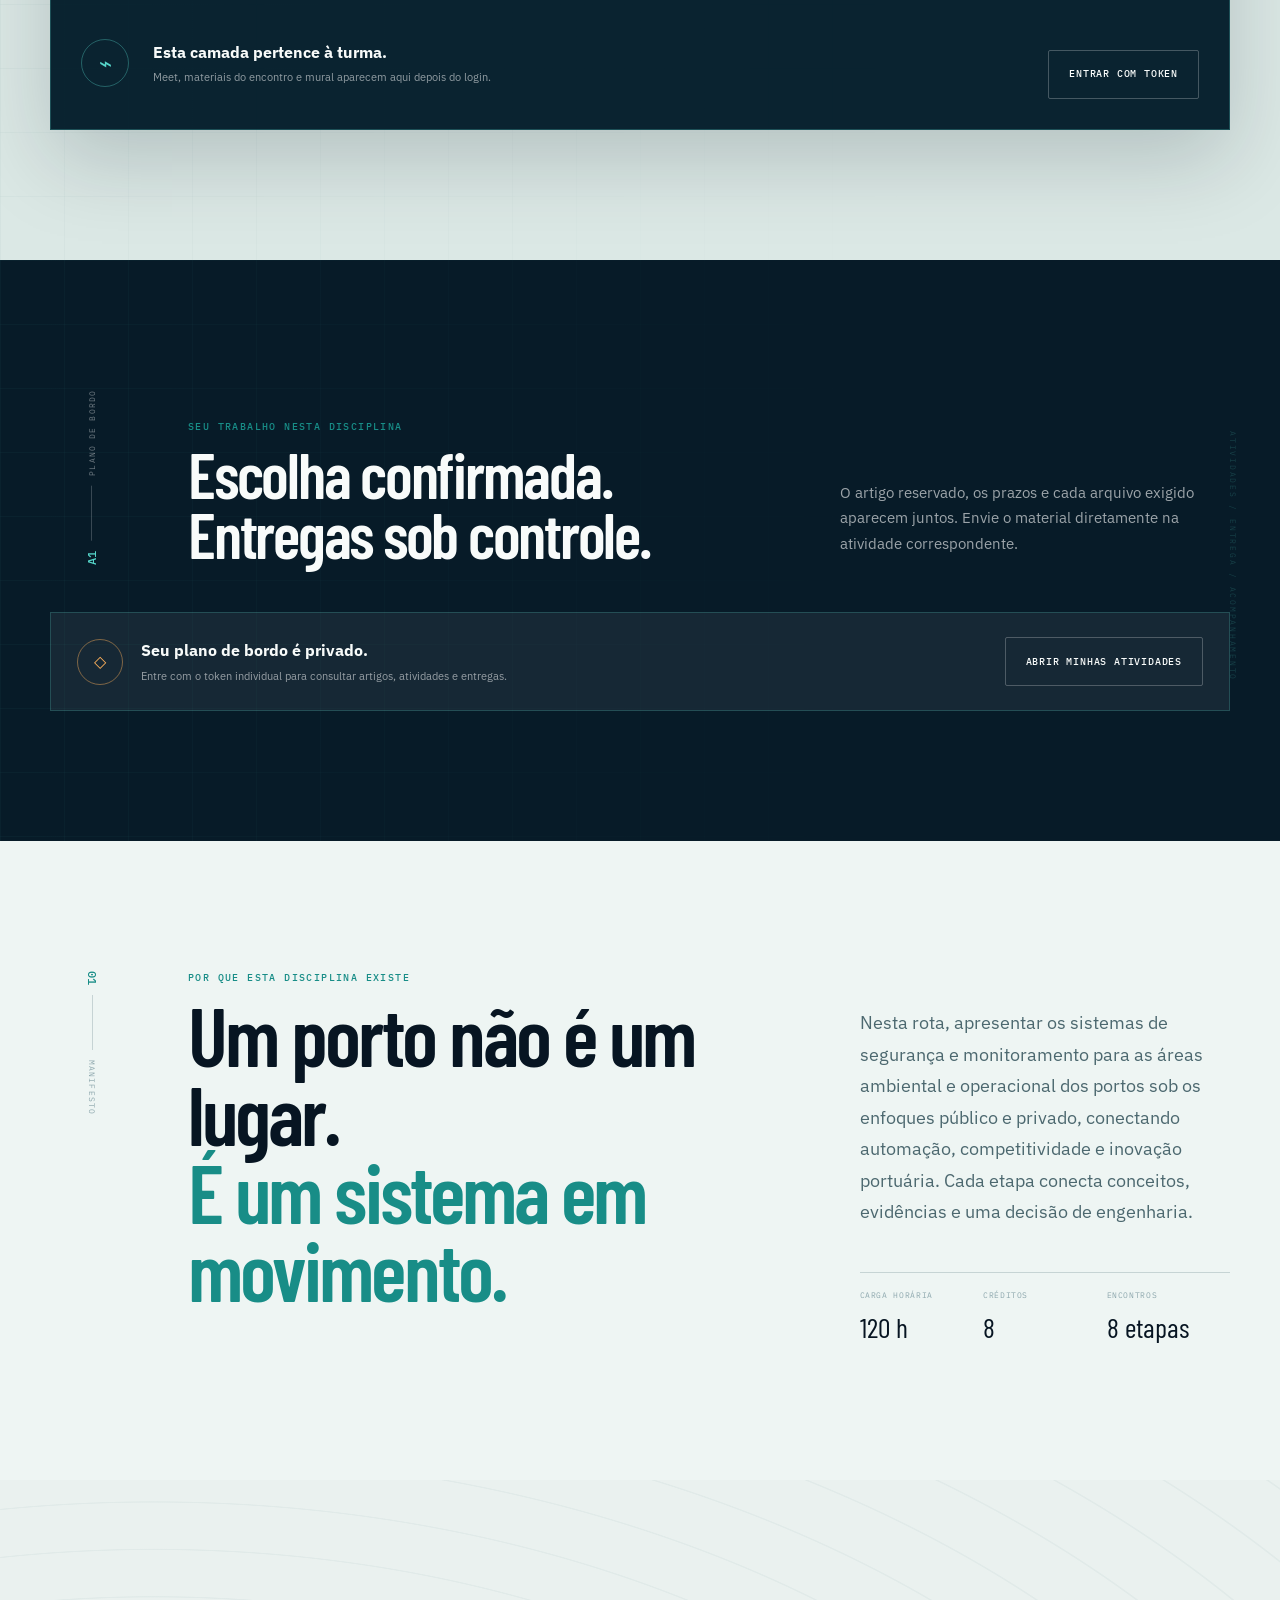
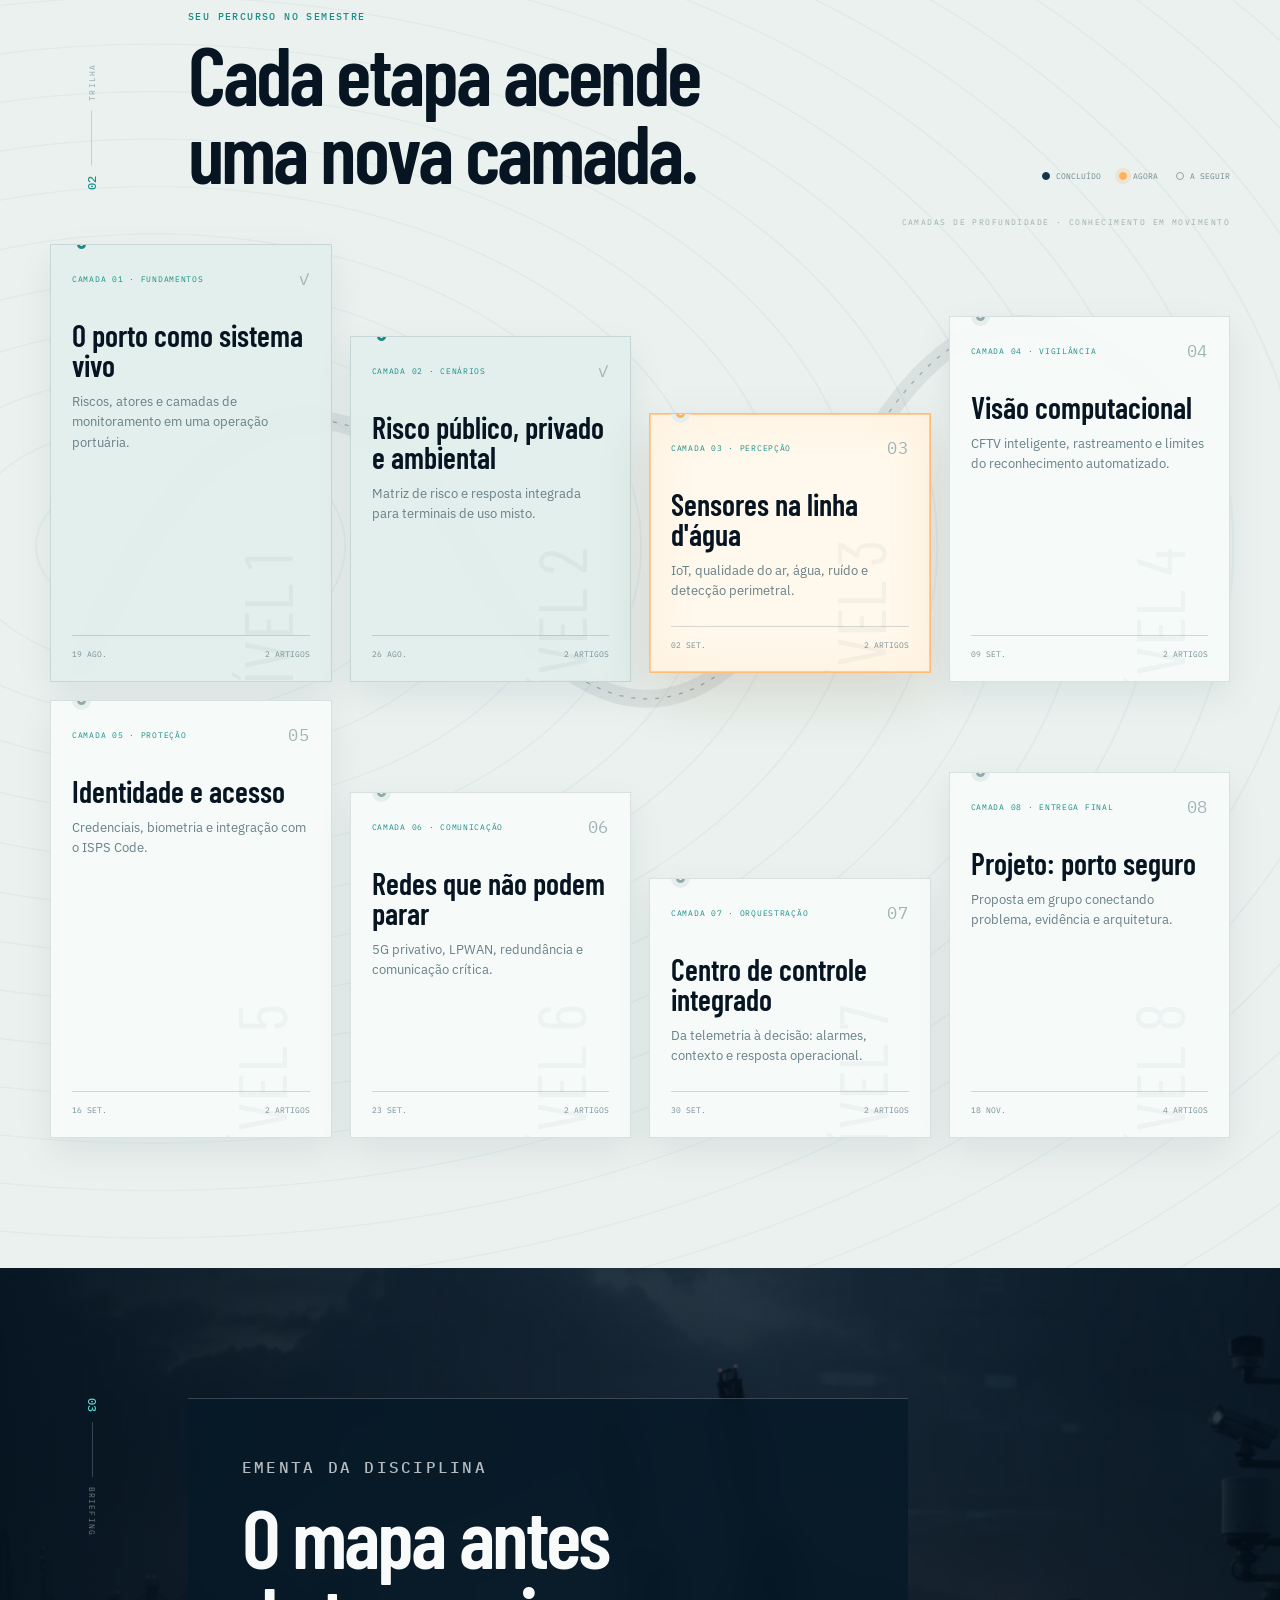
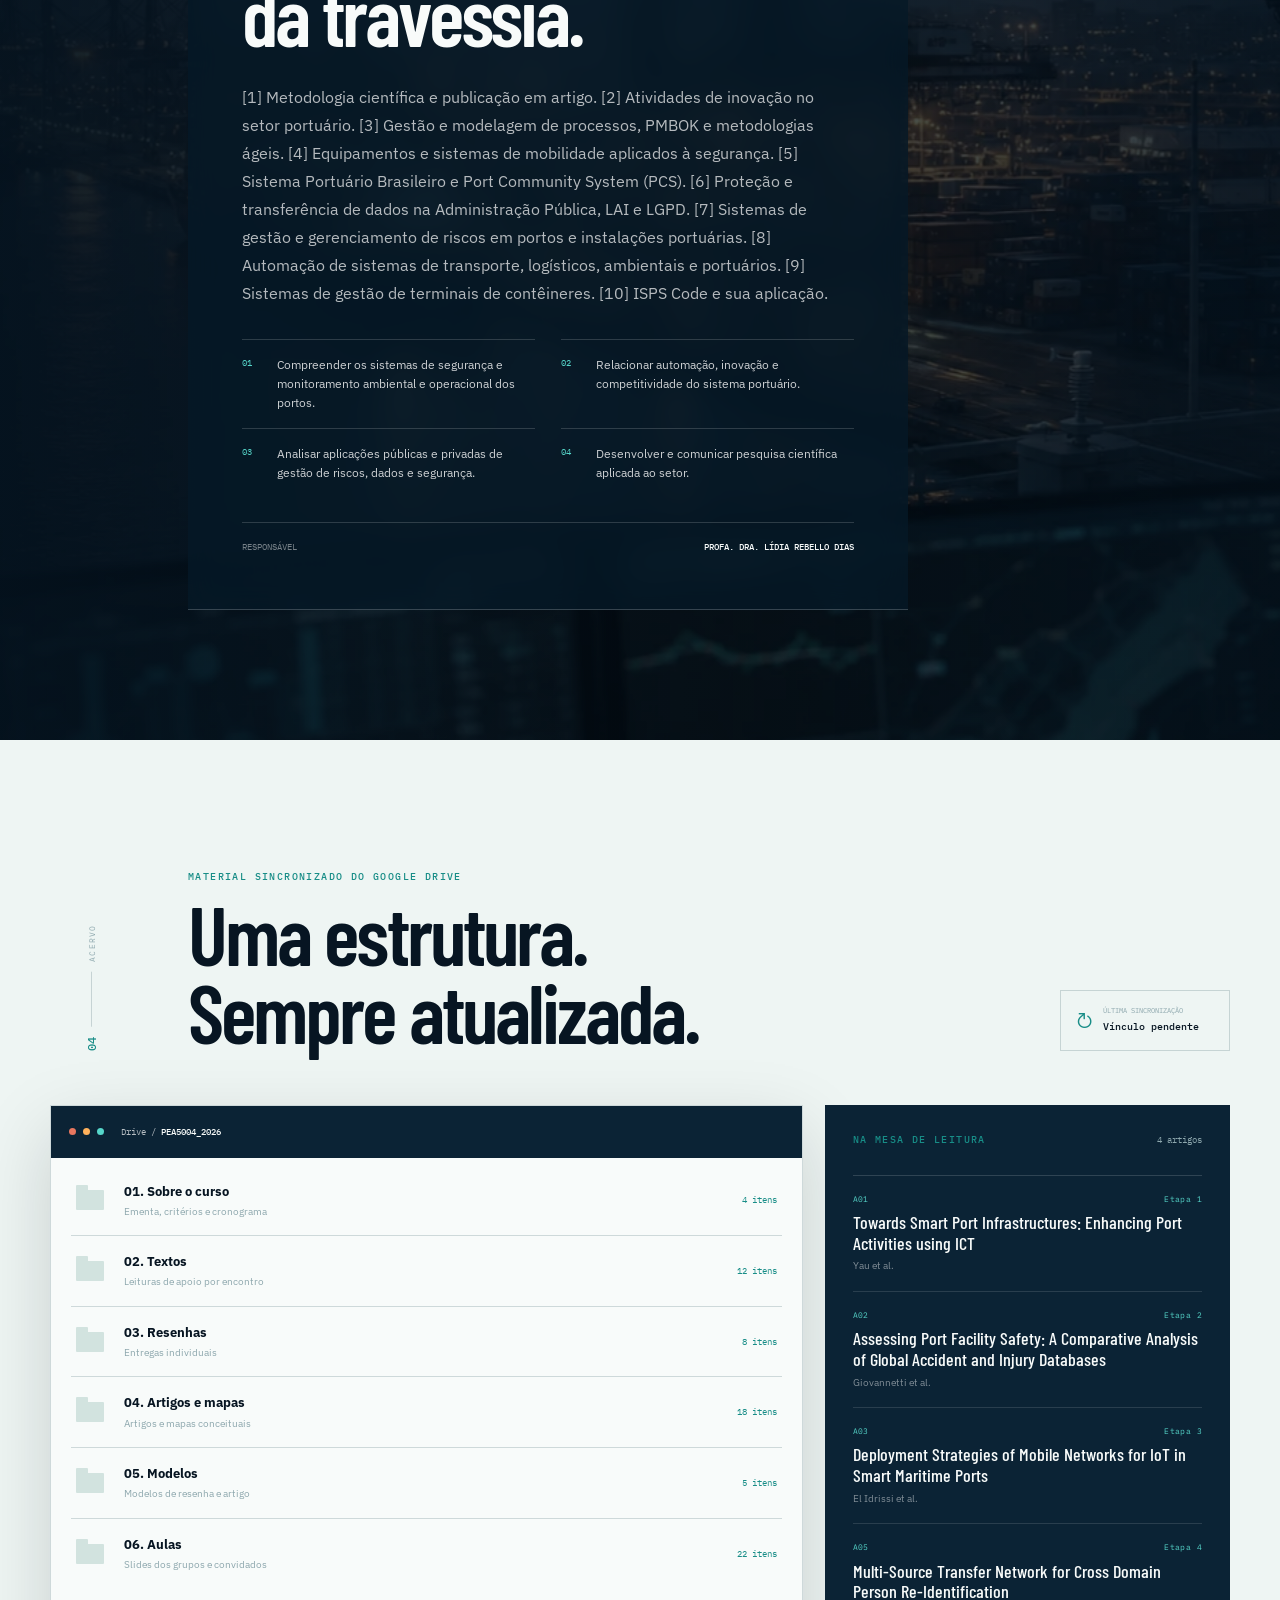
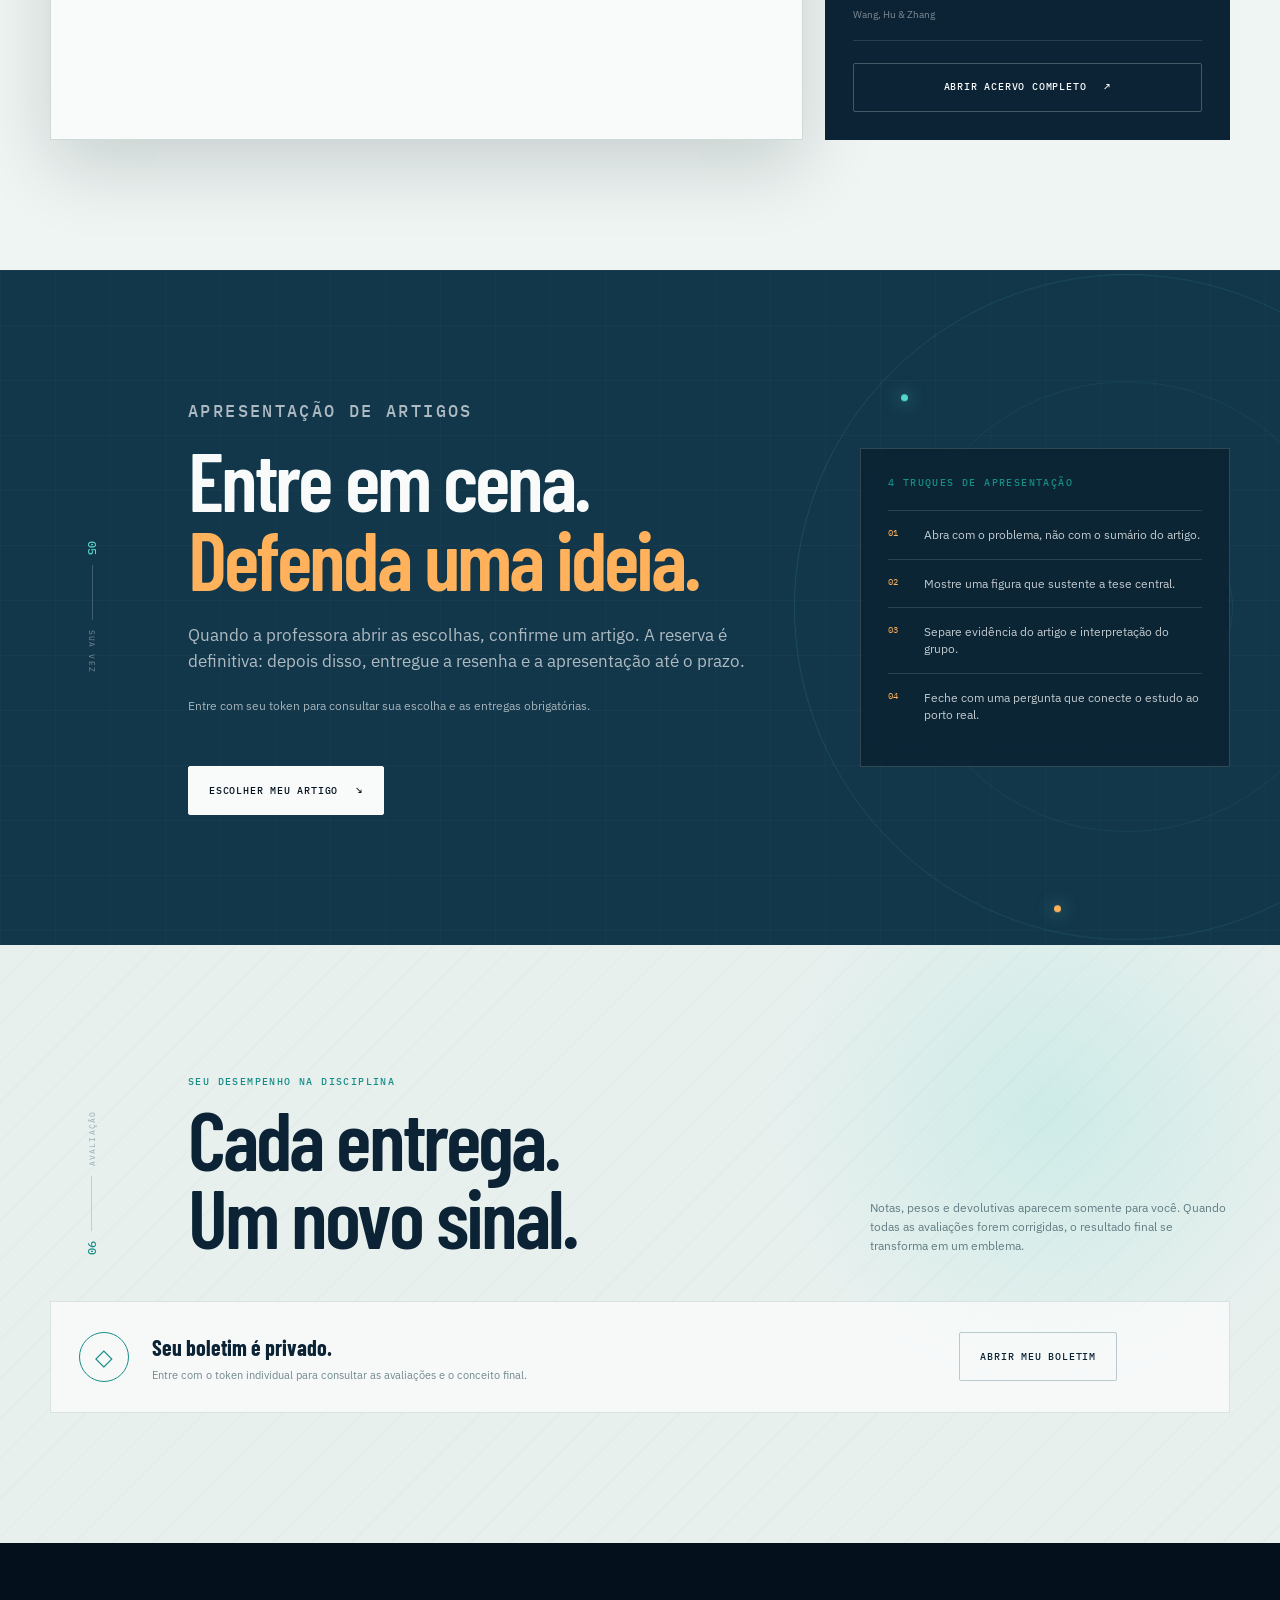
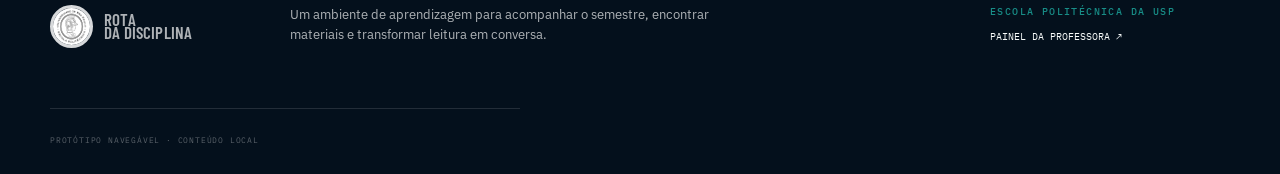
==== commit 00d4253f: "feat: adiciona vídeo de capa à PEA5714" ====
--- a/index.html
+++ b/index.html
@@ -420,7 +420,7 @@
 
   <div class="toast" id="toast" role="status" aria-live="polite"></div>
 
-  <script src="data.js?v=20260826-video-pea5004"></script>
+  <script src="data.js?v=20260826-video-pea5714"></script>
   <script src="app.js?v=20260826-video"></script>
 </body>
 </html>
